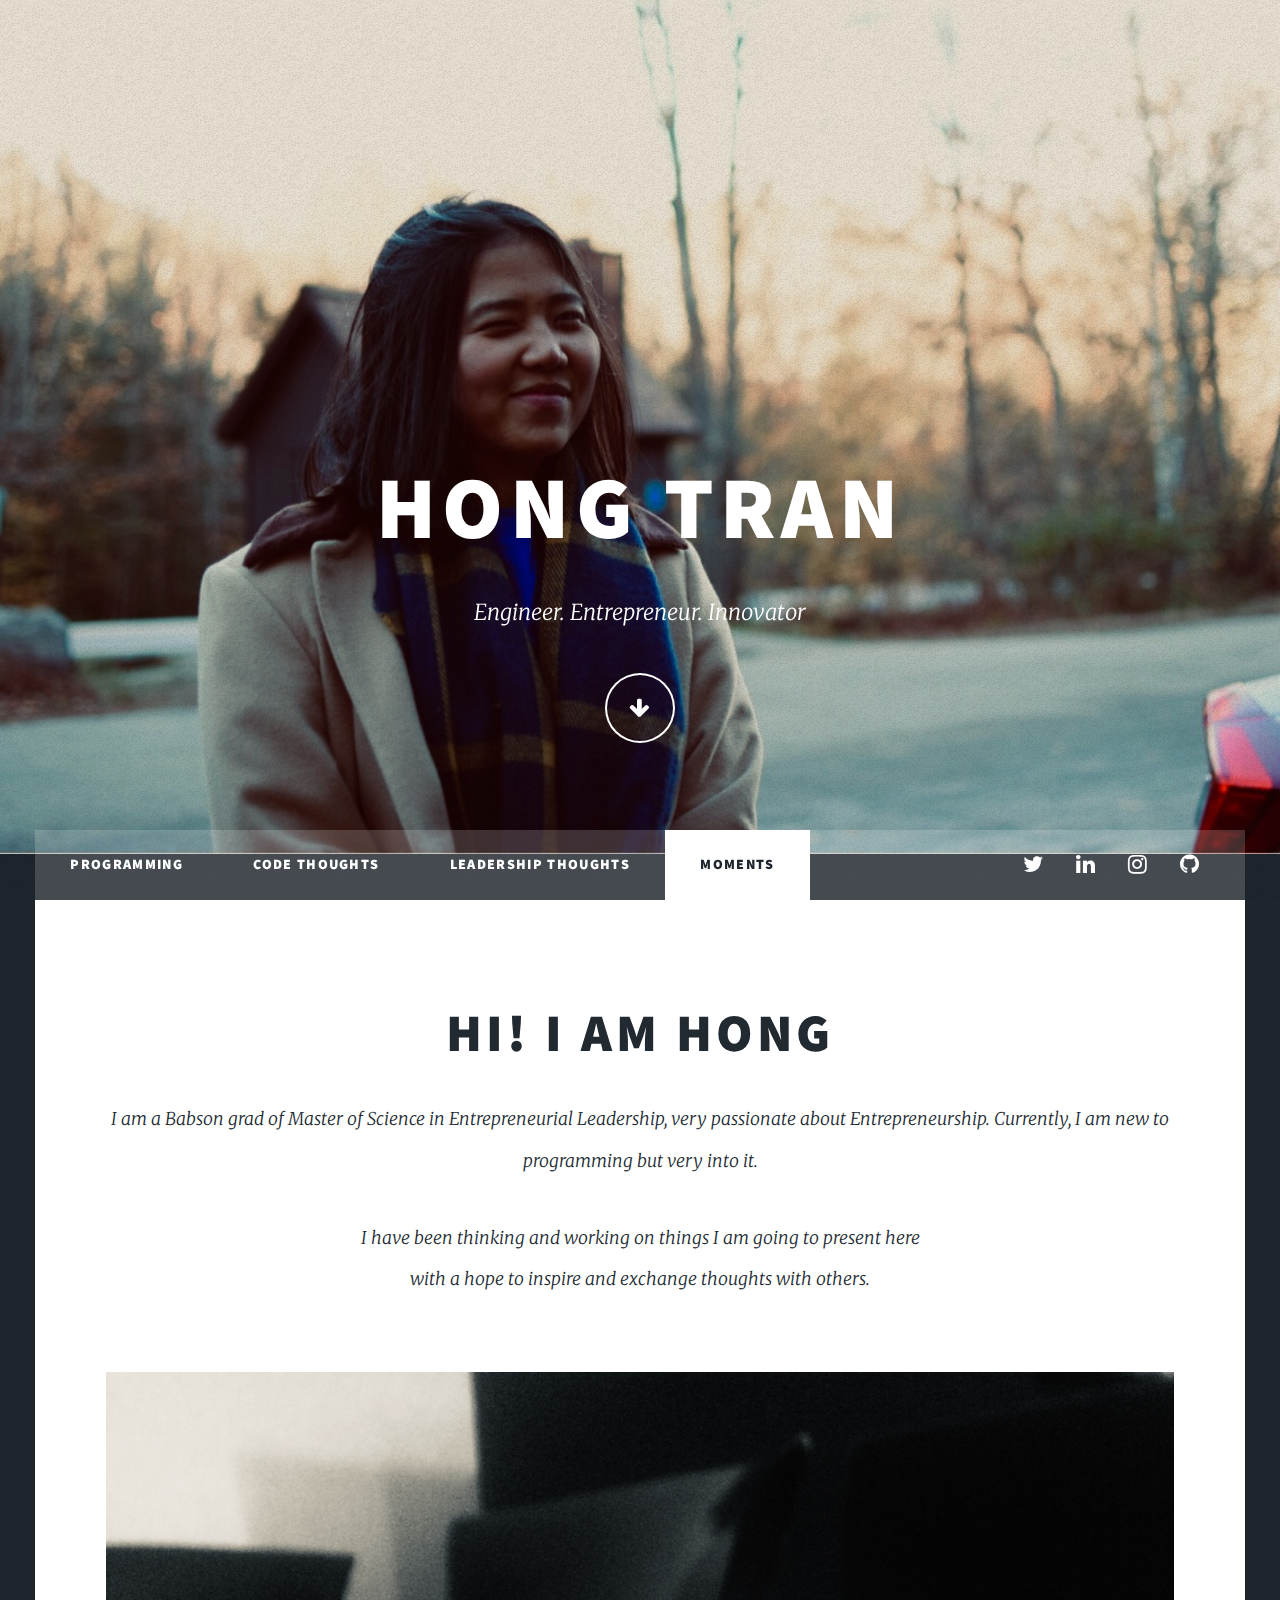
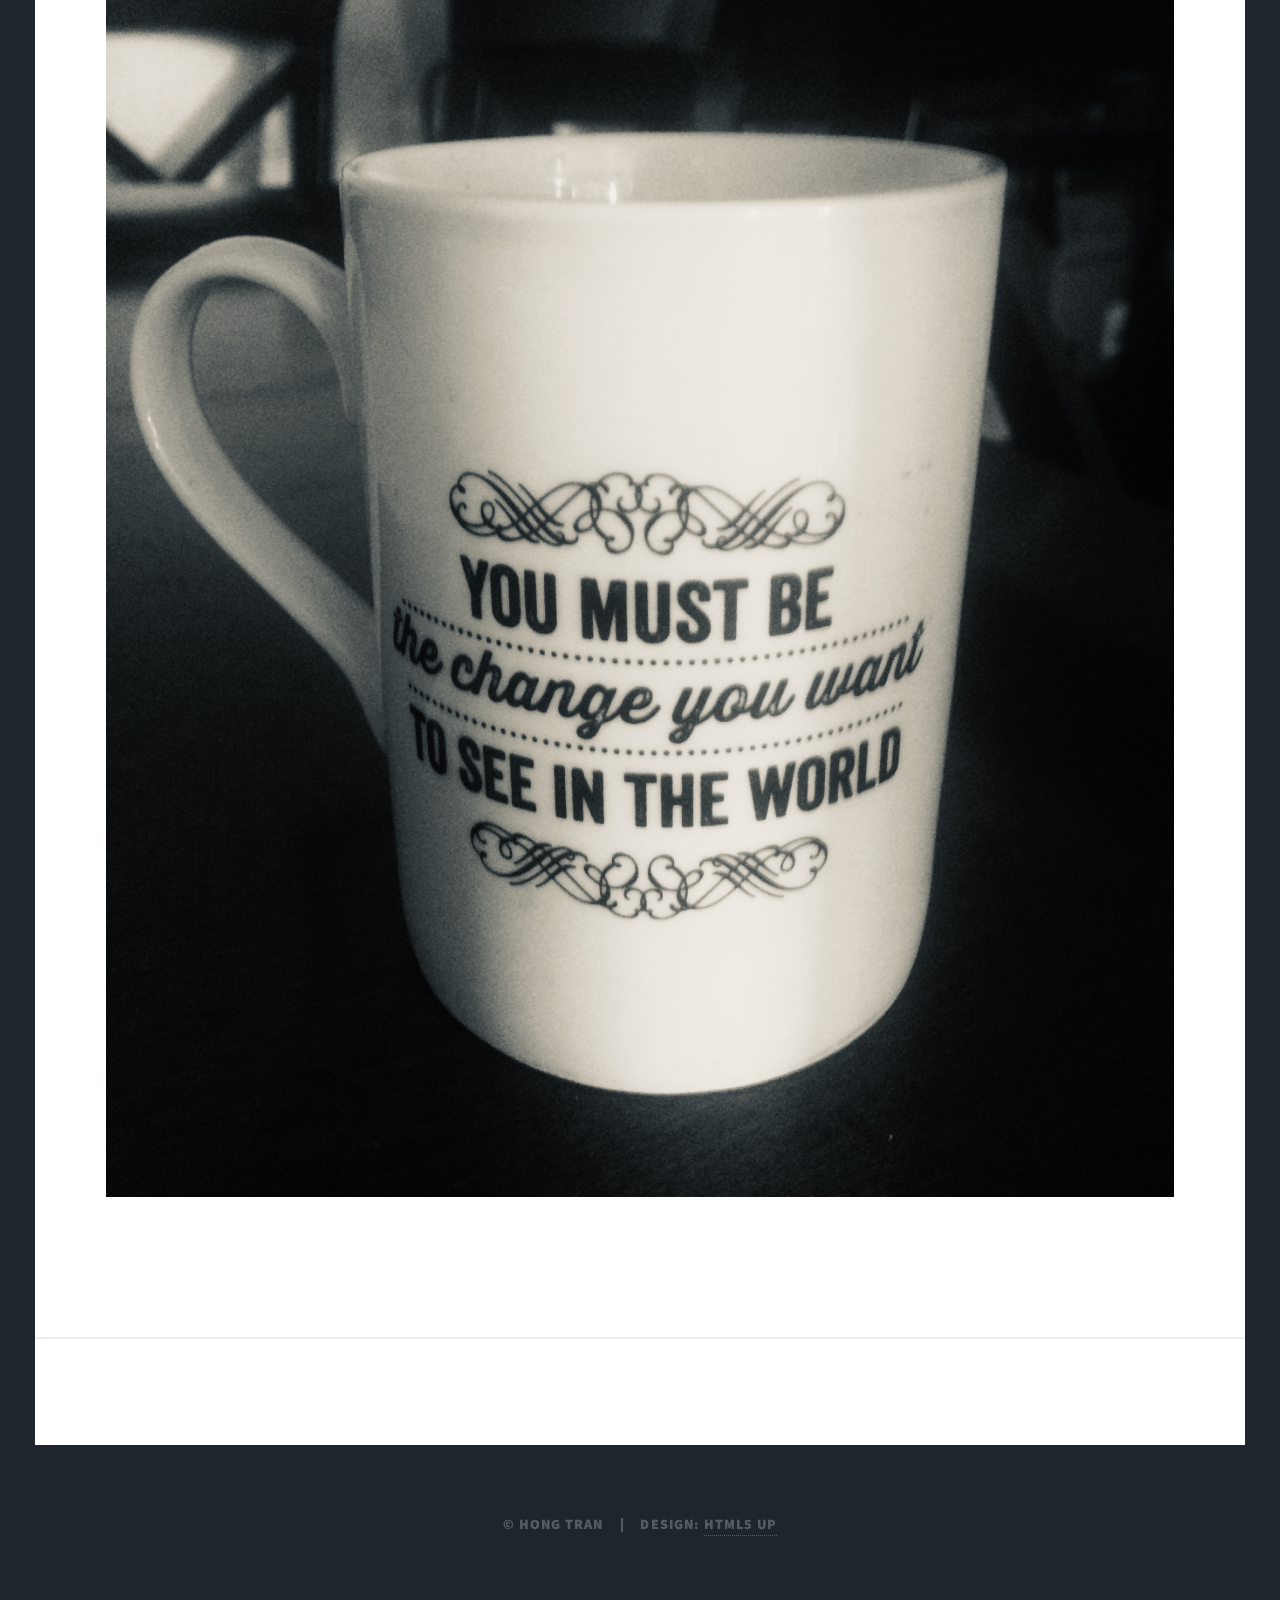
==== index.html @ 0a168e7d "updated introduction" ====
<!DOCTYPE HTML>
<!--
	Massively by HTML5 UP
	html5up.net | @ajlkn
	Free for personal and commercial use under the CCA 3.0 license (html5up.net/license)
-->
<html>
	<head>
		<title>Hong Tran's portfolio</title>
		<meta charset="utf-8" />
		<meta name="viewport" content="width=device-width, initial-scale=1, user-scalable=no" />
		<link rel="stylesheet" href="assets/css/main.css" />
		<noscript><link rel="stylesheet" href="assets/css/noscript.css" /></noscript>
	</head>
	<body class="is-preload">

		<!-- Wrapper -->
			<div id="wrapper" class="fade-in">


				<!-- Intro -->
					<div id="intro">
						<h1>Hong Tran</h1>
						<p> Engineer. Entrepreneur. Innovator <a href="https://html5up.net/license"></a></p>
						<ul class="actions">
							<li><a href="#header" class="button icon solo fa-arrow-down scrolly">Continue</a></li>
						</ul>
					</div>

				<!-- Header -->
					<header id="header">
						<a href="index.html" class="logo">My portfolio</a>
					</header>

				<!-- Nav -->
					<nav id="nav">
						<ul class="links">
							<!-- <li class="active"><a href="index.html">Entrepreneurship</a></li> -->
							<li><a href="Programming.html">Programming</a></li>
							<!-- <li><a href="Strategy.html">Strategy</a></li> -->
							<li><a href="Code.html">Code Thoughts</a></li>
                        	<li><a href="Leadership.html">Leadership Thoughts</a></li>
							<li class="active"><a href="Moments.html">Moments</a></li>
						</ul>
						<ul class="icons">
							<li><a href="https://twitter.com/hongtranjessie" class="icon fa-twitter"><span class="label">Twitter</span></a></li>
							<li><a href="https://www.linkedin.com/in/hong-tran-35970286/" class="icon fa-linkedin"><span class="label">Facebook</span></a></li>
							<li><a href="https://www.instagram.com/hongtrantt/" class="icon fa-instagram"><span class="label">Instagram</span></a></li>
							<li><a href="https://github.com/Jessiehongtran" class="icon fa-github"><span class="label">GitHub</span></a></li>
						</ul>
					</nav>
					

				<!-- Main -->
					<div id="main">

						<!-- Featured Post -->
							<article class="post featured">
								<!-- <header class="major">
									<span class="date">April 25, 2019</span>
									<h2><a href="#">Sizzle<br />
									Because it's hot</a></h2>
									<p>Why compromising with cold food<br />
									while you can still have a 'restaurant' experience through delivery?</p>
								</header>
								<a href="#" class="image main"><img src="images/Leap photo.png" alt="leap picture"></a>
								
								<div class= "text">
									<h3 class= "text title">The pain point</h3>
									<p><b>Many people find delivered foods come not hot</b> and my team want to solve this problem. So, how might we make food hot during delivery?<br/>By conducting researches our team realized the pain point that while many customers expect to get good food after waiting for delivery, the food sometimes come with low quality (just lukewarm or even cold). Then digging deeper into delivery process involving delivery platform, restaurants and drivers, we understood that the reasons that lead to this low-quality problem is long delivery time due to traffic or waiting time. And since traffic or waiting time are unexpected, we have been trying to control another factor which is delivery package to keep food hot while being delivered. </p>
								</div>

								<ul class="actions special">
									<li><a href="https://www.youtube.com/watch?v=-p7cssB57E8" class="button large">Pain point simulation</a></li>
								</ul>

								<div class= "text">
										<h3 class= "text title">Prototyping</h3>
										<p>
											<ul>
												<li><p><b>Choose an aspect for prototype development</b><br/>While there are many ways to develop a package that keeps food hot, I want to develop something simple and convenient for use. Also, by seeing that different restaurants may use different type of package, I have thought about <em>a disposable pack</em> that can be put in any packages rather than a specific package for heat function. The pack may look like a disposable preservative pack usually put in instant food. At the same time, having used hand warmer product before, I got inspired to develop something like this but for food. </p></li>
											</ul>
										</p>
								</div> -->
								<header class="major">
									<!-- <span class="date">April 25, 2019</span> -->
									<h2><a href="#">Hi!
									I am Hong</a></h2>
									<p>I am a Babson grad of Master of Science in Entrepreneurial Leadership, very passionate about Entrepreneurship. Currently, I am new to programming but very into it.</p>
									<p>I have been thinking and working on things I am going to present here </br> with a hope to inspire and exchange thoughts with others.<br />
									</p>
									<!-- <p>I am interested in human behaviors.</p> -->
								</header>
								<a href="#" class="image main"><img src="images/change.jpg" alt="Change"></a>
								
								<!-- <div class= "text">
									<h3 class= "text title">The pain point</h3>
									<p><b>Many people find delivered foods come not hot</b> and my team want to solve this problem. So, how might we make food hot during delivery?<br/>By conducting researches our team realized the pain point that while many customers expect to get good food after waiting for delivery, the food sometimes come with low quality (just lukewarm or even cold). Then digging deeper into delivery process involving delivery platform, restaurants and drivers, we understood that the reasons that lead to this low-quality problem is long delivery time due to traffic or waiting time. And since traffic or waiting time are unexpected, we have been trying to control another factor which is delivery package to keep food hot while being delivered. </p>
								</div> -->

								<!-- <ul class="actions special">
									<li><a href="https://www.youtube.com/watch?v=-p7cssB57E8" class="button large">Pain point simulation</a></li>
								</ul>

								<div class= "text">
										<h3 class= "text title">Prototyping</h3>
										<p>
											<ul>
												<li><p><b>Choose an aspect for prototype development</b><br/>While there are many ways to develop a package that keeps food hot, I want to develop something simple and convenient for use. Also, by seeing that different restaurants may use different type of package, I have thought about <em>a disposable pack</em> that can be put in any packages rather than a specific package for heat function. The pack may look like a disposable preservative pack usually put in instant food. At the same time, having used hand warmer product before, I got inspired to develop something like this but for food. </p></li>
											</ul>
										</p>
								</div> -->
							</article>

						<!-- Posts -->
							<!-- <section class="posts">
								<article>
									<header>
										<span class="date">April 24, 2017</span>
										<h2><a href="#">Sed magna<br />
										ipsum faucibus</a></h2>
									</header>
									<a href="#" class="image fit"><img src="images/pic02.jpg" alt="" /></a>
									<p>Donec eget ex magna. Interdum et malesuada fames ac ante ipsum primis in faucibus. Pellentesque venenatis dolor imperdiet dolor mattis sagittis magna etiam.</p>
									<ul class="actions special">
										<li><a href="#" class="button">Full Story</a></li>
									</ul>
								</article>
								<article>
									<header>
										<span class="date">April 22, 2017</span>
										<h2><a href="#">Primis eget<br />
										imperdiet lorem</a></h2>
									</header>
									<a href="#" class="image fit"><img src="images/pic03.jpg" alt="" /></a>
									<p>Donec eget ex magna. Interdum et malesuada fames ac ante ipsum primis in faucibus. Pellentesque venenatis dolor imperdiet dolor mattis sagittis magna etiam.</p>
									<ul class="actions special">
										<li><a href="#" class="button">Full Story</a></li>
									</ul>
								</article>
								<article>
									<header>
										<span class="date">April 18, 2017</span>
										<h2><a href="#">Ante mattis<br />
										interdum dolor</a></h2>
									</header>
									<a href="#" class="image fit"><img src="images/pic04.jpg" alt="" /></a>
									<p>Donec eget ex magna. Interdum et malesuada fames ac ante ipsum primis in faucibus. Pellentesque venenatis dolor imperdiet dolor mattis sagittis magna etiam.</p>
									<ul class="actions special">
										<li><a href="#" class="button">Full Story</a></li>
									</ul>
								</article>
								<article>
									<header>
										<span class="date">April 14, 2017</span>
										<h2><a href="#">Tempus sed<br />
										nulla imperdiet</a></h2>
									</header>
									<a href="#" class="image fit"><img src="images/pic05.jpg" alt="" /></a>
									<p>Donec eget ex magna. Interdum et malesuada fames ac ante ipsum primis in faucibus. Pellentesque venenatis dolor imperdiet dolor mattis sagittis magna etiam.</p>
									<ul class="actions special">
										<li><a href="#" class="button">Full Story</a></li>
									</ul>
								</article>
								<article>
									<header>
										<span class="date">April 11, 2017</span>
										<h2><a href="#">Odio magna<br />
										sed consectetur</a></h2>
									</header>
									<a href="#" class="image fit"><img src="images/pic06.jpg" alt="" /></a>
									<p>Donec eget ex magna. Interdum et malesuada fames ac ante ipsum primis in faucibus. Pellentesque venenatis dolor imperdiet dolor mattis sagittis magna etiam.</p>
									<ul class="actions special">
										<li><a href="#" class="button">Full Story</a></li>
									</ul>
								</article>
								<article>
									<header>
										<span class="date">April 7, 2017</span>
										<h2><a href="#">Augue lorem<br />
										primis vestibulum</a></h2>
									</header>
									<a href="#" class="image fit"><img src="images/pic07.jpg" alt="" /></a>
									<p>Donec eget ex magna. Interdum et malesuada fames ac ante ipsum primis in faucibus. Pellentesque venenatis dolor imperdiet dolor mattis sagittis magna etiam.</p>
									<ul class="actions special">
										<li><a href="#" class="button">Full Story</a></li>
									</ul>
								</article>
								<article>
									<header>
										<span class="date">Jun 25, 2019</span>
										<h2><a href="#">Augue lorem<br />
										primis vestibulum</a></h2>
									</header>
									<a href="#" class="image fit"><img src="images/pic07.jpg" alt="" /></a>
									<p>Donec eget ex magna. Interdum et malesuada fames ac ante ipsum primis in faucibus. Pellentesque venenatis dolor imperdiet dolor mattis sagittis magna etiam.</p>
									<ul class="actions special">
										<li><a href="#" class="button">Full Story</a></li>
									</ul>
								</article>
				
							</section> -->

						<!-- Footer -->
							<footer>
								<!-- <div class="pagination">
									<a href="#" class="previous">Prev</a>
									<a href="#" class="page active">1</a>
									<a href="#" class="page">2</a>
									<a href="#" class="page">3</a>
									<span class="extra">&hellip;</span>
									<a href="#" class="page">8</a>
									<a href="#" class="page">9</a>
									<a href="#" class="page">10</a>
									<a href="#" class="next">Next</a>
								</div> -->
							</footer> 

					</div>

				<!-- Footer -->
					<!-- <footer id="footer">
						<section>
							<form method="post" action="#">
								<div class="fields">
									<div class="field">
										<label for="name">Name</label>
										<input type="text" name="name" id="name" />
									</div>
									<div class="field">
										<label for="email">Email</label>
										<input type="text" name="email" id="email" />
									</div>
									<div class="field">
										<label for="message">Message</label>
										<textarea name="message" id="message" rows="3"></textarea>
									</div>
								</div>
								<ul class="actions">
									<li><input type="submit" value="Send Message" /></li>
								</ul>
							</form>
						</section>
						<section class="split contact">
							<section class="alt">
								<h3>Address</h3>
								<p>1234 Somewhere Road #87257<br />
								Nashville, TN 00000-0000</p>
							</section>
							<section>
								<h3>Phone</h3>
								<p><a href="#">(000) 000-0000</a></p>
							</section>
							<section>
								<h3>Email</h3>
								<p><a href="#">info@untitled.tld</a></p>
							</section>
							<section>
								<h3>Social</h3>
								<ul class="icons alt">
									<li><a href="#" class="icon alt fa-twitter"><span class="label">Twitter</span></a></li>
									<li><a href="#" class="icon alt fa-facebook"><span class="label">Facebook</span></a></li>
									<li><a href="#" class="icon alt fa-instagram"><span class="label">Instagram</span></a></li>
									<li><a href="#" class="icon alt fa-github"><span class="label">GitHub</span></a></li>
								</ul>
							</section>
						</section>
					</footer> -->

				<!-- Copyright -->
					<div id="copyright">
						<ul><li>&copy; HONG TRAN</li><li>Design: <a href="https://html5up.net">HTML5 UP</a></li></ul>
					</div>

			</div>

		<!-- Scripts -->
			<script src="assets/js/jquery.min.js"></script>
			<script src="assets/js/jquery.scrollex.min.js"></script>
			<script src="assets/js/jquery.scrolly.min.js"></script>
			<script src="assets/js/browser.min.js"></script>
			<script src="assets/js/breakpoints.min.js"></script>
			<script src="assets/js/util.js"></script>
			<script src="assets/js/main.js"></script>

	</body>
</html>
---- assets/css/main.css ----
@import url(font-awesome.min.css);
@import url("https://fonts.googleapis.com/css?family=Merriweather:300,700,300italic,700italic|Source+Sans+Pro:900");

/*
	Massively by HTML5 UP
	html5up.net | @ajlkn
	Free for personal and commercial use under the CCA 3.0 license (html5up.net/license)
*/

html, body, div, span, applet, object,
iframe, h1, h2, h3, h4, h5, h6, p, blockquote,
pre, a, abbr, acronym, address, big, cite,
code, del, dfn, em, img, ins, kbd, q, s, samp,
small, strike, strong, sub, sup, tt, var, b,
u, i, center, dl, dt, dd, ol, ul, li, fieldset,
form, label, legend, table, caption, tbody,
tfoot, thead, tr, th, td, article, aside,
canvas, details, embed, figure, figcaption,
footer, header, hgroup, menu, nav, output, ruby,
section, summary, time, mark, audio, video {
	margin: 0;
	padding: 0;
	border: 0;
	font-size: 100%;
	font: inherit;
	vertical-align: baseline;}

article, aside, details, figcaption, figure,
footer, header, hgroup, menu, nav, section {
	display: block;}

body {
	line-height: 1;
}

ol, ul {
	list-style: none;
}

blockquote, q {
	quotes: none;
}

	blockquote:before, blockquote:after, q:before, q:after {
		content: '';
		content: none;
	}

table {
	border-collapse: collapse;
	border-spacing: 0;
}

body {
	-webkit-text-size-adjust: none;
}

mark {
	background-color: transparent;
	color: inherit;
}

input::-moz-focus-inner {
	border: 0;
	padding: 0;
}

input, select, textarea {
	-moz-appearance: none;
	-webkit-appearance: none;
	-ms-appearance: none;
	appearance: none;
}

/* Basic */

	@-ms-viewport {
		width: device-width;
	}

	body {
		-ms-overflow-style: scrollbar;
	}

	@media screen and (max-width: 480px) {

		html, body {
			min-width: 320px;
		}

	}

	html {
		box-sizing: border-box;
	}

	*, *:before, *:after {
		box-sizing: inherit;
	}

	body {
		background-color: #1e252d;
	}

		body.is-preload *, body.is-preload *:before, body.is-preload *:after {
			-moz-animation: none !important;
			-webkit-animation: none !important;
			-ms-animation: none !important;
			animation: none !important;
			-moz-transition: none !important;
			-webkit-transition: none !important;
			-ms-transition: none !important;
			transition: none !important;
		}

/* Type */

	html {
		font-size: 62.5%;
	}

		@media screen and (max-width: 1680px) {

			html {
				font-size: 1.2rem;
			}

		}

		@media screen and (max-width: 1280px) {

			html {
				font-size: 1.1rem;
			}

		}

		@media screen and (max-width: 360px) {

			html {
				font-size: 1.1rem;
			}

		}

	body {
		color: #212931;
	}

	body, input, select, textarea {
		font-family: "Merriweather", Georgia, serif;
		font-weight: 300;
		font-size: 1rem;
		line-height: 2.375;
	}

	a {
		-moz-transition: color 0.2s ease-in-out, background-color 0.2s ease-in-out, border-color 0.2s ease-in-out, box-shadow 0.2s ease-in-out;
		-webkit-transition: color 0.2s ease-in-out, background-color 0.2s ease-in-out, border-color 0.2s ease-in-out, box-shadow 0.2s ease-in-out;
		-ms-transition: color 0.2s ease-in-out, background-color 0.2s ease-in-out, border-color 0.2s ease-in-out, box-shadow 0.2s ease-in-out;
		transition: color 0.2s ease-in-out, background-color 0.2s ease-in-out, border-color 0.2s ease-in-out, box-shadow 0.2s ease-in-out;
		border-bottom: dotted 1px;
		text-decoration: none;
	}

		a:hover {
			border-bottom-color: transparent;
		}

	strong, b {
		font-weight: 600;
	}

	em, i {
		font-style: italic;
	}

	p {
		text-align: justify;
		margin: 0 0 2rem 0;
	}

	h1, h2, h3, h4, h5, h6 {
		font-family: "Source Sans Pro", Helvetica, sans-serif;
		font-weight: 900;
		line-height: 1.5;
		letter-spacing: 0.075em;
		text-transform: uppercase;
		margin: 0 0 1rem 0;
	}

		h1 a, h2 a, h3 a, h4 a, h5 a, h6 a {
			border-bottom: 0;
			color: inherit;
			text-decoration: none;
		}

	h1 {
		font-size: 4rem;
		line-height: 1.1;
		margin: 0 0 2rem 0;
	}

	h2 {
		font-size: 1.75rem;
		line-height: 1.3;
		margin: 0 0 1.5rem 0;
	}

	h3 {
		font-size: 1.25rem;
		margin: 0 0 1.5rem 0;
	}

	h4 {
		font-size: 1rem;
	}

	h5 {
		font-size: 0.9rem;
	}

	h6 {
		font-size: 0.8rem;
	}

	sub {
		font-size: 0.8rem;
		position: relative;
		top: 0.5rem;
	}

	sup {
		font-size: 0.8rem;
		position: relative;
		top: -0.5rem;
	}

	blockquote {
		border-left: solid 4px;
		font-style: italic;
		margin: 0 0 2rem 0;
		padding: 0.5rem 0 0.5rem 2rem;
	}

	code {
		border: solid 2px;
		font-family: "Courier New", monospace;
		font-size: 0.9rem;
		margin: 0 0.25rem;
		padding: 0.25rem 0.65rem;
	}

	pre {
		-webkit-overflow-scrolling: touch;
		font-family: "Courier New", monospace;
		font-size: 0.9rem;
		margin: 0 0 2rem 0;
	}

		pre code {
			display: block;
			line-height: 1.75;
			padding: 1rem 1.5rem;
			overflow-x: auto;
		}

	hr {
		border: 0;
		border-bottom: solid 2px;
		margin: 3rem 0;
	}

		hr.major {
			margin: 5rem 0;
		}

	.align-left {
		text-align: left;
	}

	.align-center {
		text-align: center;
	}

	.align-right {
		text-align: right;
	}

	input, select, textarea {
		color: #212931;
	}

	a {
		color: #212931;
		border-bottom-color: rgba(33, 41, 49, 0.5);
	}

		a:hover {
			border-bottom-color: transparent;
			color: #18bfef !important;
		}

	strong, b {
		color: #212931;
	}

	h1, h2, h3, h4, h5, h6 {
		color: #212931;
	}

	blockquote {
		border-left-color: #eeeeee;
	}

	code {
		background: rgba(220, 220, 220, 0.25);
		border-color: #eeeeee;
	}

	hr {
		border-bottom-color: #eeeeee;
	}

/* Row */

	.row {
		display: flex;
		flex-wrap: wrap;
		box-sizing: border-box;
		align-items: stretch;
	}

		.row > * {
			box-sizing: border-box;
		}

		.row.gtr-uniform > * > :last-child {
			margin-bottom: 0;
		}

		.row.aln-left {
			justify-content: flex-start;
		}

		.row.aln-center {
			justify-content: center;
		}

		.row.aln-right {
			justify-content: flex-end;
		}

		.row.aln-top {
			align-items: flex-start;
		}

		.row.aln-middle {
			align-items: center;
		}

		.row.aln-bottom {
			align-items: flex-end;
		}

		.row > .imp {
			order: -1;
		}

		.row > .col-1 {
			width: 8.3333333333%;
		}

		.row > .off-1 {
			margin-left: 8.3333333333%;
		}

		.row > .col-2 {
			width: 16.6666666667%;
		}

		.row > .off-2 {
			margin-left: 16.6666666667%;
		}

		.row > .col-3 {
			width: 25%;
		}

		.row > .off-3 {
			margin-left: 25%;
		}

		.row > .col-4 {
			width: 33.3333333333%;
		}

		.row > .off-4 {
			margin-left: 33.3333333333%;
		}

		.row > .col-5 {
			width: 41.6666666667%;
		}

		.row > .off-5 {
			margin-left: 41.6666666667%;
		}

		.row > .col-6 {
			width: 50%;
		}

		.row > .off-6 {
			margin-left: 50%;
		}

		.row > .col-7 {
			width: 58.3333333333%;
		}

		.row > .off-7 {
			margin-left: 58.3333333333%;
		}

		.row > .col-8 {
			width: 66.6666666667%;
		}

		.row > .off-8 {
			margin-left: 66.6666666667%;
		}

		.row > .col-9 {
			width: 75%;
		}

		.row > .off-9 {
			margin-left: 75%;
		}

		.row > .col-10 {
			width: 83.3333333333%;
		}

		.row > .off-10 {
			margin-left: 83.3333333333%;
		}

		.row > .col-11 {
			width: 91.6666666667%;
		}

		.row > .off-11 {
			margin-left: 91.6666666667%;
		}

		.row > .col-12 {
			width: 100%;
		}

		.row > .off-12 {
			margin-left: 100%;
		}

		.row.gtr-0 {
			margin-top: 0;
			margin-left: 0rem;
		}

			.row.gtr-0 > * {
				padding: 0 0 0 0rem;
			}

			.row.gtr-0.gtr-uniform {
				margin-top: 0rem;
			}

				.row.gtr-0.gtr-uniform > * {
					padding-top: 0rem;
				}

		.row.gtr-25 {
			margin-top: 0;
			margin-left: -0.375rem;
		}

			.row.gtr-25 > * {
				padding: 0 0 0 0.375rem;
			}

			.row.gtr-25.gtr-uniform {
				margin-top: -0.375rem;
			}

				.row.gtr-25.gtr-uniform > * {
					padding-top: 0.375rem;
				}

		.row.gtr-50 {
			margin-top: 0;
			margin-left: -0.75rem;
		}

			.row.gtr-50 > * {
				padding: 0 0 0 0.75rem;
			}

			.row.gtr-50.gtr-uniform {
				margin-top: -0.75rem;
			}

				.row.gtr-50.gtr-uniform > * {
					padding-top: 0.75rem;
				}

		.row {
			margin-top: 0;
			margin-left: -1.5rem;
		}

			.row > * {
				padding: 0 0 0 1.5rem;
			}

			.row.gtr-uniform {
				margin-top: -1.5rem;
			}

				.row.gtr-uniform > * {
					padding-top: 1.5rem;
				}

		.row.gtr-150 {
			margin-top: 0;
			margin-left: -2.25rem;
		}

			.row.gtr-150 > * {
				padding: 0 0 0 2.25rem;
			}

			.row.gtr-150.gtr-uniform {
				margin-top: -2.25rem;
			}

				.row.gtr-150.gtr-uniform > * {
					padding-top: 2.25rem;
				}

		.row.gtr-200 {
			margin-top: 0;
			margin-left: -3rem;
		}

			.row.gtr-200 > * {
				padding: 0 0 0 3rem;
			}

			.row.gtr-200.gtr-uniform {
				margin-top: -3rem;
			}

				.row.gtr-200.gtr-uniform > * {
					padding-top: 3rem;
				}

		@media screen and (max-width: 1680px) {

			.row {
				display: flex;
				flex-wrap: wrap;
				box-sizing: border-box;
				align-items: stretch;
			}

				.row > * {
					box-sizing: border-box;
				}

				.row.gtr-uniform > * > :last-child {
					margin-bottom: 0;
				}

				.row.aln-left {
					justify-content: flex-start;
				}

				.row.aln-center {
					justify-content: center;
				}

				.row.aln-right {
					justify-content: flex-end;
				}

				.row.aln-top {
					align-items: flex-start;
				}

				.row.aln-middle {
					align-items: center;
				}

				.row.aln-bottom {
					align-items: flex-end;
				}

				.row > .imp-xlarge {
					order: -1;
				}

				.row > .col-1-xlarge {
					width: 8.3333333333%;
				}

				.row > .off-1-xlarge {
					margin-left: 8.3333333333%;
				}

				.row > .col-2-xlarge {
					width: 16.6666666667%;
				}

				.row > .off-2-xlarge {
					margin-left: 16.6666666667%;
				}

				.row > .col-3-xlarge {
					width: 25%;
				}

				.row > .off-3-xlarge {
					margin-left: 25%;
				}

				.row > .col-4-xlarge {
					width: 33.3333333333%;
				}

				.row > .off-4-xlarge {
					margin-left: 33.3333333333%;
				}

				.row > .col-5-xlarge {
					width: 41.6666666667%;
				}

				.row > .off-5-xlarge {
					margin-left: 41.6666666667%;
				}

				.row > .col-6-xlarge {
					width: 50%;
				}

				.row > .off-6-xlarge {
					margin-left: 50%;
				}

				.row > .col-7-xlarge {
					width: 58.3333333333%;
				}

				.row > .off-7-xlarge {
					margin-left: 58.3333333333%;
				}

				.row > .col-8-xlarge {
					width: 66.6666666667%;
				}

				.row > .off-8-xlarge {
					margin-left: 66.6666666667%;
				}

				.row > .col-9-xlarge {
					width: 75%;
				}

				.row > .off-9-xlarge {
					margin-left: 75%;
				}

				.row > .col-10-xlarge {
					width: 83.3333333333%;
				}

				.row > .off-10-xlarge {
					margin-left: 83.3333333333%;
				}

				.row > .col-11-xlarge {
					width: 91.6666666667%;
				}

				.row > .off-11-xlarge {
					margin-left: 91.6666666667%;
				}

				.row > .col-12-xlarge {
					width: 100%;
				}

				.row > .off-12-xlarge {
					margin-left: 100%;
				}

				.row.gtr-0 {
					margin-top: 0;
					margin-left: 0rem;
				}

					.row.gtr-0 > * {
						padding: 0 0 0 0rem;
					}

					.row.gtr-0.gtr-uniform {
						margin-top: 0rem;
					}

						.row.gtr-0.gtr-uniform > * {
							padding-top: 0rem;
						}

				.row.gtr-25 {
					margin-top: 0;
					margin-left: -0.375rem;
				}

					.row.gtr-25 > * {
						padding: 0 0 0 0.375rem;
					}

					.row.gtr-25.gtr-uniform {
						margin-top: -0.375rem;
					}

						.row.gtr-25.gtr-uniform > * {
							padding-top: 0.375rem;
						}

				.row.gtr-50 {
					margin-top: 0;
					margin-left: -0.75rem;
				}

					.row.gtr-50 > * {
						padding: 0 0 0 0.75rem;
					}

					.row.gtr-50.gtr-uniform {
						margin-top: -0.75rem;
					}

						.row.gtr-50.gtr-uniform > * {
							padding-top: 0.75rem;
						}

				.row {
					margin-top: 0;
					margin-left: -1.5rem;
				}

					.row > * {
						padding: 0 0 0 1.5rem;
					}

					.row.gtr-uniform {
						margin-top: -1.5rem;
					}

						.row.gtr-uniform > * {
							padding-top: 1.5rem;
						}

				.row.gtr-150 {
					margin-top: 0;
					margin-left: -2.25rem;
				}

					.row.gtr-150 > * {
						padding: 0 0 0 2.25rem;
					}

					.row.gtr-150.gtr-uniform {
						margin-top: -2.25rem;
					}

						.row.gtr-150.gtr-uniform > * {
							padding-top: 2.25rem;
						}

				.row.gtr-200 {
					margin-top: 0;
					margin-left: -3rem;
				}

					.row.gtr-200 > * {
						padding: 0 0 0 3rem;
					}

					.row.gtr-200.gtr-uniform {
						margin-top: -3rem;
					}

						.row.gtr-200.gtr-uniform > * {
							padding-top: 3rem;
						}

		}

		@media screen and (max-width: 1280px) {

			.row {
				display: flex;
				flex-wrap: wrap;
				box-sizing: border-box;
				align-items: stretch;
			}

				.row > * {
					box-sizing: border-box;
				}

				.row.gtr-uniform > * > :last-child {
					margin-bottom: 0;
				}

				.row.aln-left {
					justify-content: flex-start;
				}

				.row.aln-center {
					justify-content: center;
				}

				.row.aln-right {
					justify-content: flex-end;
				}

				.row.aln-top {
					align-items: flex-start;
				}

				.row.aln-middle {
					align-items: center;
				}

				.row.aln-bottom {
					align-items: flex-end;
				}

				.row > .imp-large {
					order: -1;
				}

				.row > .col-1-large {
					width: 8.3333333333%;
				}

				.row > .off-1-large {
					margin-left: 8.3333333333%;
				}

				.row > .col-2-large {
					width: 16.6666666667%;
				}

				.row > .off-2-large {
					margin-left: 16.6666666667%;
				}

				.row > .col-3-large {
					width: 25%;
				}

				.row > .off-3-large {
					margin-left: 25%;
				}

				.row > .col-4-large {
					width: 33.3333333333%;
				}

				.row > .off-4-large {
					margin-left: 33.3333333333%;
				}

				.row > .col-5-large {
					width: 41.6666666667%;
				}

				.row > .off-5-large {
					margin-left: 41.6666666667%;
				}

				.row > .col-6-large {
					width: 50%;
				}

				.row > .off-6-large {
					margin-left: 50%;
				}

				.row > .col-7-large {
					width: 58.3333333333%;
				}

				.row > .off-7-large {
					margin-left: 58.3333333333%;
				}

				.row > .col-8-large {
					width: 66.6666666667%;
				}

				.row > .off-8-large {
					margin-left: 66.6666666667%;
				}

				.row > .col-9-large {
					width: 75%;
				}

				.row > .off-9-large {
					margin-left: 75%;
				}

				.row > .col-10-large {
					width: 83.3333333333%;
				}

				.row > .off-10-large {
					margin-left: 83.3333333333%;
				}

				.row > .col-11-large {
					width: 91.6666666667%;
				}

				.row > .off-11-large {
					margin-left: 91.6666666667%;
				}

				.row > .col-12-large {
					width: 100%;
				}

				.row > .off-12-large {
					margin-left: 100%;
				}

				.row.gtr-0 {
					margin-top: 0;
					margin-left: 0rem;
				}

					.row.gtr-0 > * {
						padding: 0 0 0 0rem;
					}

					.row.gtr-0.gtr-uniform {
						margin-top: 0rem;
					}

						.row.gtr-0.gtr-uniform > * {
							padding-top: 0rem;
						}

				.row.gtr-25 {
					margin-top: 0;
					margin-left: -0.375rem;
				}

					.row.gtr-25 > * {
						padding: 0 0 0 0.375rem;
					}

					.row.gtr-25.gtr-uniform {
						margin-top: -0.375rem;
					}

						.row.gtr-25.gtr-uniform > * {
							padding-top: 0.375rem;
						}

				.row.gtr-50 {
					margin-top: 0;
					margin-left: -0.75rem;
				}

					.row.gtr-50 > * {
						padding: 0 0 0 0.75rem;
					}

					.row.gtr-50.gtr-uniform {
						margin-top: -0.75rem;
					}

						.row.gtr-50.gtr-uniform > * {
							padding-top: 0.75rem;
						}

				.row {
					margin-top: 0;
					margin-left: -1.5rem;
				}

					.row > * {
						padding: 0 0 0 1.5rem;
					}

					.row.gtr-uniform {
						margin-top: -1.5rem;
					}

						.row.gtr-uniform > * {
							padding-top: 1.5rem;
						}

				.row.gtr-150 {
					margin-top: 0;
					margin-left: -2.25rem;
				}

					.row.gtr-150 > * {
						padding: 0 0 0 2.25rem;
					}

					.row.gtr-150.gtr-uniform {
						margin-top: -2.25rem;
					}

						.row.gtr-150.gtr-uniform > * {
							padding-top: 2.25rem;
						}

				.row.gtr-200 {
					margin-top: 0;
					margin-left: -3rem;
				}

					.row.gtr-200 > * {
						padding: 0 0 0 3rem;
					}

					.row.gtr-200.gtr-uniform {
						margin-top: -3rem;
					}

						.row.gtr-200.gtr-uniform > * {
							padding-top: 3rem;
						}

		}

		@media screen and (max-width: 980px) {

			.row {
				display: flex;
				flex-wrap: wrap;
				box-sizing: border-box;
				align-items: stretch;
			}

				.row > * {
					box-sizing: border-box;
				}

				.row.gtr-uniform > * > :last-child {
					margin-bottom: 0;
				}

				.row.aln-left {
					justify-content: flex-start;
				}

				.row.aln-center {
					justify-content: center;
				}

				.row.aln-right {
					justify-content: flex-end;
				}

				.row.aln-top {
					align-items: flex-start;
				}

				.row.aln-middle {
					align-items: center;
				}

				.row.aln-bottom {
					align-items: flex-end;
				}

				.row > .imp-medium {
					order: -1;
				}

				.row > .col-1-medium {
					width: 8.3333333333%;
				}

				.row > .off-1-medium {
					margin-left: 8.3333333333%;
				}

				.row > .col-2-medium {
					width: 16.6666666667%;
				}

				.row > .off-2-medium {
					margin-left: 16.6666666667%;
				}

				.row > .col-3-medium {
					width: 25%;
				}

				.row > .off-3-medium {
					margin-left: 25%;
				}

				.row > .col-4-medium {
					width: 33.3333333333%;
				}

				.row > .off-4-medium {
					margin-left: 33.3333333333%;
				}

				.row > .col-5-medium {
					width: 41.6666666667%;
				}

				.row > .off-5-medium {
					margin-left: 41.6666666667%;
				}

				.row > .col-6-medium {
					width: 50%;
				}

				.row > .off-6-medium {
					margin-left: 50%;
				}

				.row > .col-7-medium {
					width: 58.3333333333%;
				}

				.row > .off-7-medium {
					margin-left: 58.3333333333%;
				}

				.row > .col-8-medium {
					width: 66.6666666667%;
				}

				.row > .off-8-medium {
					margin-left: 66.6666666667%;
				}

				.row > .col-9-medium {
					width: 75%;
				}

				.row > .off-9-medium {
					margin-left: 75%;
				}

				.row > .col-10-medium {
					width: 83.3333333333%;
				}

				.row > .off-10-medium {
					margin-left: 83.3333333333%;
				}

				.row > .col-11-medium {
					width: 91.6666666667%;
				}

				.row > .off-11-medium {
					margin-left: 91.6666666667%;
				}

				.row > .col-12-medium {
					width: 100%;
				}

				.row > .off-12-medium {
					margin-left: 100%;
				}

				.row.gtr-0 {
					margin-top: 0;
					margin-left: 0rem;
				}

					.row.gtr-0 > * {
						padding: 0 0 0 0rem;
					}

					.row.gtr-0.gtr-uniform {
						margin-top: 0rem;
					}

						.row.gtr-0.gtr-uniform > * {
							padding-top: 0rem;
						}

				.row.gtr-25 {
					margin-top: 0;
					margin-left: -0.375rem;
				}

					.row.gtr-25 > * {
						padding: 0 0 0 0.375rem;
					}

					.row.gtr-25.gtr-uniform {
						margin-top: -0.375rem;
					}

						.row.gtr-25.gtr-uniform > * {
							padding-top: 0.375rem;
						}

				.row.gtr-50 {
					margin-top: 0;
					margin-left: -0.75rem;
				}

					.row.gtr-50 > * {
						padding: 0 0 0 0.75rem;
					}

					.row.gtr-50.gtr-uniform {
						margin-top: -0.75rem;
					}

						.row.gtr-50.gtr-uniform > * {
							padding-top: 0.75rem;
						}

				.row {
					margin-top: 0;
					margin-left: -1.5rem;
				}

					.row > * {
						padding: 0 0 0 1.5rem;
					}

					.row.gtr-uniform {
						margin-top: -1.5rem;
					}

						.row.gtr-uniform > * {
							padding-top: 1.5rem;
						}

				.row.gtr-150 {
					margin-top: 0;
					margin-left: -2.25rem;
				}

					.row.gtr-150 > * {
						padding: 0 0 0 2.25rem;
					}

					.row.gtr-150.gtr-uniform {
						margin-top: -2.25rem;
					}

						.row.gtr-150.gtr-uniform > * {
							padding-top: 2.25rem;
						}

				.row.gtr-200 {
					margin-top: 0;
					margin-left: -3rem;
				}

					.row.gtr-200 > * {
						padding: 0 0 0 3rem;
					}

					.row.gtr-200.gtr-uniform {
						margin-top: -3rem;
					}

						.row.gtr-200.gtr-uniform > * {
							padding-top: 3rem;
						}

		}

		@media screen and (max-width: 736px) {

			.row {
				display: flex;
				flex-wrap: wrap;
				box-sizing: border-box;
				align-items: stretch;
			}

				.row > * {
					box-sizing: border-box;
				}

				.row.gtr-uniform > * > :last-child {
					margin-bottom: 0;
				}

				.row.aln-left {
					justify-content: flex-start;
				}

				.row.aln-center {
					justify-content: center;
				}

				.row.aln-right {
					justify-content: flex-end;
				}

				.row.aln-top {
					align-items: flex-start;
				}

				.row.aln-middle {
					align-items: center;
				}

				.row.aln-bottom {
					align-items: flex-end;
				}

				.row > .imp-small {
					order: -1;
				}

				.row > .col-1-small {
					width: 8.3333333333%;
				}

				.row > .off-1-small {
					margin-left: 8.3333333333%;
				}

				.row > .col-2-small {
					width: 16.6666666667%;
				}

				.row > .off-2-small {
					margin-left: 16.6666666667%;
				}

				.row > .col-3-small {
					width: 25%;
				}

				.row > .off-3-small {
					margin-left: 25%;
				}

				.row > .col-4-small {
					width: 33.3333333333%;
				}

				.row > .off-4-small {
					margin-left: 33.3333333333%;
				}

				.row > .col-5-small {
					width: 41.6666666667%;
				}

				.row > .off-5-small {
					margin-left: 41.6666666667%;
				}

				.row > .col-6-small {
					width: 50%;
				}

				.row > .off-6-small {
					margin-left: 50%;
				}

				.row > .col-7-small {
					width: 58.3333333333%;
				}

				.row > .off-7-small {
					margin-left: 58.3333333333%;
				}

				.row > .col-8-small {
					width: 66.6666666667%;
				}

				.row > .off-8-small {
					margin-left: 66.6666666667%;
				}

				.row > .col-9-small {
					width: 75%;
				}

				.row > .off-9-small {
					margin-left: 75%;
				}

				.row > .col-10-small {
					width: 83.3333333333%;
				}

				.row > .off-10-small {
					margin-left: 83.3333333333%;
				}

				.row > .col-11-small {
					width: 91.6666666667%;
				}

				.row > .off-11-small {
					margin-left: 91.6666666667%;
				}

				.row > .col-12-small {
					width: 100%;
				}

				.row > .off-12-small {
					margin-left: 100%;
				}

				.row.gtr-0 {
					margin-top: 0;
					margin-left: 0rem;
				}

					.row.gtr-0 > * {
						padding: 0 0 0 0rem;
					}

					.row.gtr-0.gtr-uniform {
						margin-top: 0rem;
					}

						.row.gtr-0.gtr-uniform > * {
							padding-top: 0rem;
						}

				.row.gtr-25 {
					margin-top: 0;
					margin-left: -0.375rem;
				}

					.row.gtr-25 > * {
						padding: 0 0 0 0.375rem;
					}

					.row.gtr-25.gtr-uniform {
						margin-top: -0.375rem;
					}

						.row.gtr-25.gtr-uniform > * {
							padding-top: 0.375rem;
						}

				.row.gtr-50 {
					margin-top: 0;
					margin-left: -0.75rem;
				}

					.row.gtr-50 > * {
						padding: 0 0 0 0.75rem;
					}

					.row.gtr-50.gtr-uniform {
						margin-top: -0.75rem;
					}

						.row.gtr-50.gtr-uniform > * {
							padding-top: 0.75rem;
						}

				.row {
					margin-top: 0;
					margin-left: -1.5rem;
				}

					.row > * {
						padding: 0 0 0 1.5rem;
					}

					.row.gtr-uniform {
						margin-top: -1.5rem;
					}

						.row.gtr-uniform > * {
							padding-top: 1.5rem;
						}

				.row.gtr-150 {
					margin-top: 0;
					margin-left: -2.25rem;
				}

					.row.gtr-150 > * {
						padding: 0 0 0 2.25rem;
					}

					.row.gtr-150.gtr-uniform {
						margin-top: -2.25rem;
					}

						.row.gtr-150.gtr-uniform > * {
							padding-top: 2.25rem;
						}

				.row.gtr-200 {
					margin-top: 0;
					margin-left: -3rem;
				}

					.row.gtr-200 > * {
						padding: 0 0 0 3rem;
					}

					.row.gtr-200.gtr-uniform {
						margin-top: -3rem;
					}

						.row.gtr-200.gtr-uniform > * {
							padding-top: 3rem;
						}

		}

		@media screen and (max-width: 480px) {

			.row {
				display: flex;
				flex-wrap: wrap;
				box-sizing: border-box;
				align-items: stretch;
			}

				.row > * {
					box-sizing: border-box;
				}

				.row.gtr-uniform > * > :last-child {
					margin-bottom: 0;
				}

				.row.aln-left {
					justify-content: flex-start;
				}

				.row.aln-center {
					justify-content: center;
				}

				.row.aln-right {
					justify-content: flex-end;
				}

				.row.aln-top {
					align-items: flex-start;
				}

				.row.aln-middle {
					align-items: center;
				}

				.row.aln-bottom {
					align-items: flex-end;
				}

				.row > .imp-xsmall {
					order: -1;
				}

				.row > .col-1-xsmall {
					width: 8.3333333333%;
				}

				.row > .off-1-xsmall {
					margin-left: 8.3333333333%;
				}

				.row > .col-2-xsmall {
					width: 16.6666666667%;
				}

				.row > .off-2-xsmall {
					margin-left: 16.6666666667%;
				}

				.row > .col-3-xsmall {
					width: 25%;
				}

				.row > .off-3-xsmall {
					margin-left: 25%;
				}

				.row > .col-4-xsmall {
					width: 33.3333333333%;
				}

				.row > .off-4-xsmall {
					margin-left: 33.3333333333%;
				}

				.row > .col-5-xsmall {
					width: 41.6666666667%;
				}

				.row > .off-5-xsmall {
					margin-left: 41.6666666667%;
				}

				.row > .col-6-xsmall {
					width: 50%;
				}

				.row > .off-6-xsmall {
					margin-left: 50%;
				}

				.row > .col-7-xsmall {
					width: 58.3333333333%;
				}

				.row > .off-7-xsmall {
					margin-left: 58.3333333333%;
				}

				.row > .col-8-xsmall {
					width: 66.6666666667%;
				}

				.row > .off-8-xsmall {
					margin-left: 66.6666666667%;
				}

				.row > .col-9-xsmall {
					width: 75%;
				}

				.row > .off-9-xsmall {
					margin-left: 75%;
				}

				.row > .col-10-xsmall {
					width: 83.3333333333%;
				}

				.row > .off-10-xsmall {
					margin-left: 83.3333333333%;
				}

				.row > .col-11-xsmall {
					width: 91.6666666667%;
				}

				.row > .off-11-xsmall {
					margin-left: 91.6666666667%;
				}

				.row > .col-12-xsmall {
					width: 100%;
				}

				.row > .off-12-xsmall {
					margin-left: 100%;
				}

				.row.gtr-0 {
					margin-top: 0;
					margin-left: 0rem;
				}

					.row.gtr-0 > * {
						padding: 0 0 0 0rem;
					}

					.row.gtr-0.gtr-uniform {
						margin-top: 0rem;
					}

						.row.gtr-0.gtr-uniform > * {
							padding-top: 0rem;
						}

				.row.gtr-25 {
					margin-top: 0;
					margin-left: -0.375rem;
				}

					.row.gtr-25 > * {
						padding: 0 0 0 0.375rem;
					}

					.row.gtr-25.gtr-uniform {
						margin-top: -0.375rem;
					}

						.row.gtr-25.gtr-uniform > * {
							padding-top: 0.375rem;
						}

				.row.gtr-50 {
					margin-top: 0;
					margin-left: -0.75rem;
				}

					.row.gtr-50 > * {
						padding: 0 0 0 0.75rem;
					}

					.row.gtr-50.gtr-uniform {
						margin-top: -0.75rem;
					}

						.row.gtr-50.gtr-uniform > * {
							padding-top: 0.75rem;
						}

				.row {
					margin-top: 0;
					margin-left: -1.5rem;
				}

					.row > * {
						padding: 0 0 0 1.5rem;
					}

					.row.gtr-uniform {
						margin-top: -1.5rem;
					}

						.row.gtr-uniform > * {
							padding-top: 1.5rem;
						}

				.row.gtr-150 {
					margin-top: 0;
					margin-left: -2.25rem;
				}

					.row.gtr-150 > * {
						padding: 0 0 0 2.25rem;
					}

					.row.gtr-150.gtr-uniform {
						margin-top: -2.25rem;
					}

						.row.gtr-150.gtr-uniform > * {
							padding-top: 2.25rem;
						}

				.row.gtr-200 {
					margin-top: 0;
					margin-left: -3rem;
				}

					.row.gtr-200 > * {
						padding: 0 0 0 3rem;
					}

					.row.gtr-200.gtr-uniform {
						margin-top: -3rem;
					}

						.row.gtr-200.gtr-uniform > * {
							padding-top: 3rem;
						}

		}

		@media screen and (max-width: 360px) {

			.row {
				display: flex;
				flex-wrap: wrap;
				box-sizing: border-box;
				align-items: stretch;
			}

				.row > * {
					box-sizing: border-box;
				}

				.row.gtr-uniform > * > :last-child {
					margin-bottom: 0;
				}

				.row.aln-left {
					justify-content: flex-start;
				}

				.row.aln-center {
					justify-content: center;
				}

				.row.aln-right {
					justify-content: flex-end;
				}

				.row.aln-top {
					align-items: flex-start;
				}

				.row.aln-middle {
					align-items: center;
				}

				.row.aln-bottom {
					align-items: flex-end;
				}

				.row > .imp-xxsmall {
					order: -1;
				}

				.row > .col-1-xxsmall {
					width: 8.3333333333%;
				}

				.row > .off-1-xxsmall {
					margin-left: 8.3333333333%;
				}

				.row > .col-2-xxsmall {
					width: 16.6666666667%;
				}

				.row > .off-2-xxsmall {
					margin-left: 16.6666666667%;
				}

				.row > .col-3-xxsmall {
					width: 25%;
				}

				.row > .off-3-xxsmall {
					margin-left: 25%;
				}

				.row > .col-4-xxsmall {
					width: 33.3333333333%;
				}

				.row > .off-4-xxsmall {
					margin-left: 33.3333333333%;
				}

				.row > .col-5-xxsmall {
					width: 41.6666666667%;
				}

				.row > .off-5-xxsmall {
					margin-left: 41.6666666667%;
				}

				.row > .col-6-xxsmall {
					width: 50%;
				}

				.row > .off-6-xxsmall {
					margin-left: 50%;
				}

				.row > .col-7-xxsmall {
					width: 58.3333333333%;
				}

				.row > .off-7-xxsmall {
					margin-left: 58.3333333333%;
				}

				.row > .col-8-xxsmall {
					width: 66.6666666667%;
				}

				.row > .off-8-xxsmall {
					margin-left: 66.6666666667%;
				}

				.row > .col-9-xxsmall {
					width: 75%;
				}

				.row > .off-9-xxsmall {
					margin-left: 75%;
				}

				.row > .col-10-xxsmall {
					width: 83.3333333333%;
				}

				.row > .off-10-xxsmall {
					margin-left: 83.3333333333%;
				}

				.row > .col-11-xxsmall {
					width: 91.6666666667%;
				}

				.row > .off-11-xxsmall {
					margin-left: 91.6666666667%;
				}

				.row > .col-12-xxsmall {
					width: 100%;
				}

				.row > .off-12-xxsmall {
					margin-left: 100%;
				}

				.row.gtr-0 {
					margin-top: 0;
					margin-left: 0rem;
				}

					.row.gtr-0 > * {
						padding: 0 0 0 0rem;
					}

					.row.gtr-0.gtr-uniform {
						margin-top: 0rem;
					}

						.row.gtr-0.gtr-uniform > * {
							padding-top: 0rem;
						}

				.row.gtr-25 {
					margin-top: 0;
					margin-left: -0.375rem;
				}

					.row.gtr-25 > * {
						padding: 0 0 0 0.375rem;
					}

					.row.gtr-25.gtr-uniform {
						margin-top: -0.375rem;
					}

						.row.gtr-25.gtr-uniform > * {
							padding-top: 0.375rem;
						}

				.row.gtr-50 {
					margin-top: 0;
					margin-left: -0.75rem;
				}

					.row.gtr-50 > * {
						padding: 0 0 0 0.75rem;
					}

					.row.gtr-50.gtr-uniform {
						margin-top: -0.75rem;
					}

						.row.gtr-50.gtr-uniform > * {
							padding-top: 0.75rem;
						}

				.row {
					margin-top: 0;
					margin-left: -1.5rem;
				}

					.row > * {
						padding: 0 0 0 1.5rem;
					}

					.row.gtr-uniform {
						margin-top: -1.5rem;
					}

						.row.gtr-uniform > * {
							padding-top: 1.5rem;
						}

				.row.gtr-150 {
					margin-top: 0;
					margin-left: -2.25rem;
				}

					.row.gtr-150 > * {
						padding: 0 0 0 2.25rem;
					}

					.row.gtr-150.gtr-uniform {
						margin-top: -2.25rem;
					}

						.row.gtr-150.gtr-uniform > * {
							padding-top: 2.25rem;
						}

				.row.gtr-200 {
					margin-top: 0;
					margin-left: -3rem;
				}

					.row.gtr-200 > * {
						padding: 0 0 0 3rem;
					}

					.row.gtr-200.gtr-uniform {
						margin-top: -3rem;
					}

						.row.gtr-200.gtr-uniform > * {
							padding-top: 3rem;
						}

		}

/* Box */

	.box {
		border: solid 2px;
		margin-bottom: 2rem;
		padding: 1.5rem;
	}

		.box > :last-child,
		.box > :last-child > :last-child,
		.box > :last-child > :last-child > :last-child {
			margin-bottom: 0;
		}

		.box.alt {
			border: 0;
			border-radius: 0;
			padding: 0;
		}

	.box {
		border-color: #eeeeee;
	}

/* Button */

	input[type="submit"],
	input[type="reset"],
	input[type="button"],
	button,
	.button {
		-moz-appearance: none;
		-webkit-appearance: none;
		-ms-appearance: none;
		appearance: none;
		-moz-transition: background-color 0.2s ease-in-out, box-shadow 0.2s ease-in-out, color 0.2s ease-in-out;
		-webkit-transition: background-color 0.2s ease-in-out, box-shadow 0.2s ease-in-out, color 0.2s ease-in-out;
		-ms-transition: background-color 0.2s ease-in-out, box-shadow 0.2s ease-in-out, color 0.2s ease-in-out;
		transition: background-color 0.2s ease-in-out, box-shadow 0.2s ease-in-out, color 0.2s ease-in-out;
		border: 0;
		border-radius: 0;
		cursor: pointer;
		display: inline-block;
		font-family: "Source Sans Pro", Helvetica, sans-serif;
		font-size: 0.8rem;
		font-weight: 900;
		letter-spacing: 0.075em;
		height: 3rem;
		line-height: 3rem;
		padding: 0 2rem;
		text-align: center;
		text-decoration: none;
		text-transform: uppercase;
		white-space: nowrap;
	}

		input[type="submit"].icon:before,
		input[type="reset"].icon:before,
		input[type="button"].icon:before,
		button.icon:before,
		.button.icon:before {
			margin-right: 0.5rem;
		}

		input[type="submit"].icon.solo,
		input[type="reset"].icon.solo,
		input[type="button"].icon.solo,
		button.icon.solo,
		.button.icon.solo {
			position: relative;
			width: 4rem;
			height: 4rem;
			line-height: 4rem;
			border-radius: 4rem;
			text-indent: 4rem;
			overflow: hidden;
			padding: 0;
			white-space: nowrap;
		}

			input[type="submit"].icon.solo:before,
			input[type="reset"].icon.solo:before,
			input[type="button"].icon.solo:before,
			button.icon.solo:before,
			.button.icon.solo:before {
				position: absolute;
				display: block;
				top: 0;
				left: 0;
				width: inherit;
				height: inherit;
				line-height: inherit;
				font-size: 1.25rem;
				margin-right: 0;
				text-align: center;
				text-indent: 0;
			}

		input[type="submit"].fit,
		input[type="reset"].fit,
		input[type="button"].fit,
		button.fit,
		.button.fit {
			width: 100%;
		}

		input[type="submit"].small,
		input[type="reset"].small,
		input[type="button"].small,
		button.small,
		.button.small {
			font-size: 0.7rem;
			height: 2.5rem;
			line-height: 2.5rem;
			padding: 0 1.5rem;
		}

		input[type="submit"].large,
		input[type="reset"].large,
		input[type="button"].large,
		button.large,
		.button.large {
			font-size: 0.9rem;
			height: 3.5rem;
			line-height: 3.5rem;
			padding: 0 2.75rem;
		}

		@media screen and (max-width: 980px) {

			input[type="submit"],
			input[type="reset"],
			input[type="button"],
			button,
			.button {
				font-size: 0.9rem;
				height: 3.25rem;
				line-height: 3.25rem;
			}

				input[type="submit"].large,
				input[type="reset"].large,
				input[type="button"].large,
				button.large,
				.button.large {
					font-size: 1rem;
					height: 3.75rem;
					line-height: 3.75rem;
				}

		}

		input[type="submit"].disabled, input[type="submit"]:disabled,
		input[type="reset"].disabled,
		input[type="reset"]:disabled,
		input[type="button"].disabled,
		input[type="button"]:disabled,
		button.disabled,
		button:disabled,
		.button.disabled,
		.button:disabled {
			pointer-events: none;
			opacity: 0.25;
		}

	input[type="submit"],
	input[type="reset"],
	input[type="button"],
	button,
	.button {
		background-color: transparent;
		box-shadow: inset 0 0 0 2px #212931;
		color: #212931 !important;
	}

		input[type="submit"]:hover,
		input[type="reset"]:hover,
		input[type="button"]:hover,
		button:hover,
		.button:hover {
			box-shadow: inset 0 0 0 2px #18bfef;
			color: #18bfef !important;
		}

		input[type="submit"].primary,
		input[type="reset"].primary,
		input[type="button"].primary,
		button.primary,
		.button.primary {
			background-color: #212931;
			box-shadow: none;
			color: #ffffff !important;
		}

			input[type="submit"].primary:hover,
			input[type="reset"].primary:hover,
			input[type="button"].primary:hover,
			button.primary:hover,
			.button.primary:hover {
				background-color: #18bfef;
			}

/* Form */

	form {
		margin: 0 0 2rem 0;
	}

		form > :last-child {
			margin-bottom: 0;
		}

		form > .fields {
			display: -moz-flex;
			display: -webkit-flex;
			display: -ms-flex;
			display: flex;
			-moz-flex-wrap: wrap;
			-webkit-flex-wrap: wrap;
			-ms-flex-wrap: wrap;
			flex-wrap: wrap;
			width: calc(100% + 3rem);
			margin: -1.5rem 0 2rem -1.5rem;
		}

			form > .fields > .field {
				-moz-flex-grow: 0;
				-webkit-flex-grow: 0;
				-ms-flex-grow: 0;
				flex-grow: 0;
				-moz-flex-shrink: 0;
				-webkit-flex-shrink: 0;
				-ms-flex-shrink: 0;
				flex-shrink: 0;
				padding: 1.5rem 0 0 1.5rem;
				width: calc(100% - 1.5rem);
			}

				form > .fields > .field.half {
					width: calc(50% - 0.75rem);
				}

				form > .fields > .field.third {
					width: calc(100%/3 - 0.5rem);
				}

				form > .fields > .field.quarter {
					width: calc(25% - 0.375rem);
				}

		@media screen and (max-width: 480px) {

			form > .fields {
				width: calc(100% + 3rem);
				margin: -1.5rem 0 2rem -1.5rem;
			}

				form > .fields > .field {
					padding: 1.5rem 0 0 1.5rem;
					width: calc(100% - 1.5rem);
				}

					form > .fields > .field.half {
						width: calc(100% - 1.5rem);
					}

					form > .fields > .field.third {
						width: calc(100% - 1.5rem);
					}

					form > .fields > .field.quarter {
						width: calc(100% - 1.5rem);
					}

		}

	label {
		display: block;
		font-family: "Source Sans Pro", Helvetica, sans-serif;
		font-weight: 900;
		line-height: 1.5;
		letter-spacing: 0.075em;
		font-size: 0.8rem;
		text-transform: uppercase;
		margin: 0 0 0.75rem 0;
	}

		@media screen and (max-width: 980px) {

			label {
				font-size: 0.9rem;
			}

		}

	input[type="text"],
	input[type="password"],
	input[type="email"],
	select,
	textarea {
		-moz-appearance: none;
		-webkit-appearance: none;
		-ms-appearance: none;
		appearance: none;
		background: transparent;
		border-radius: 0;
		border: solid 2px;
		color: inherit;
		display: block;
		outline: 0;
		padding: 0 1rem;
		text-decoration: none;
		width: 100%;
	}

		input[type="text"]:invalid,
		input[type="password"]:invalid,
		input[type="email"]:invalid,
		select:invalid,
		textarea:invalid {
			box-shadow: none;
		}

	select {
		background-size: 1.25rem;
		background-repeat: no-repeat;
		background-position: calc(100% - 1rem) center;
		height: 3rem;
		padding-right: 3rem;
		text-overflow: ellipsis;
	}

		select:focus::-ms-value {
			background-color: transparent;
		}

		select::-ms-expand {
			display: none;
		}

	input[type="text"],
	input[type="password"],
	input[type="email"],
	select {
		height: 3rem;
	}

	textarea {
		padding: 0.75rem 1rem;
	}

	input[type="checkbox"],
	input[type="radio"] {
		-moz-appearance: none;
		-webkit-appearance: none;
		-ms-appearance: none;
		appearance: none;
		display: block;
		float: left;
		margin-right: -2rem;
		opacity: 0;
		width: 1rem;
		z-index: -1;
	}

		input[type="checkbox"] + label,
		input[type="radio"] + label {
			text-decoration: none;
			cursor: pointer;
			display: inline-block;
			font-size: 1rem;
			letter-spacing: 0;
			font-family: "Merriweather", Georgia, serif;
			text-transform: none;
			font-weight: 300;
			padding-left: 2.8rem;
			padding-right: 1rem;
			position: relative;
		}

			input[type="checkbox"] + label:before,
			input[type="radio"] + label:before {
				-moz-osx-font-smoothing: grayscale;
				-webkit-font-smoothing: antialiased;
				font-family: FontAwesome;
				font-style: normal;
				font-weight: normal;
				text-transform: none !important;
			}

			input[type="checkbox"] + label:before,
			input[type="radio"] + label:before {
				border-radius: 0;
				border: solid 2px;
				content: '';
				display: inline-block;
				height: 1.8rem;
				left: 0;
				line-height: 1.725rem;
				position: absolute;
				text-align: center;
				top: -0.125rem;
				width: 1.8rem;
			}

		input[type="checkbox"]:checked + label:before,
		input[type="radio"]:checked + label:before {
			content: '\f00c';
		}

	input[type="checkbox"] + label:before {
		border-radius: 0;
	}

	input[type="radio"] + label:before {
		border-radius: 100%;
	}

	::-webkit-input-placeholder {
		opacity: 1.0;
	}

	:-moz-placeholder {
		opacity: 1.0;
	}

	::-moz-placeholder {
		opacity: 1.0;
	}

	:-ms-input-placeholder {
		opacity: 1.0;
	}

	label {
		color: #212931;
	}

	input[type="text"],
	input[type="password"],
	input[type="email"],
	select,
	textarea {
		border-color: #eeeeee;
	}

		input[type="text"]:focus,
		input[type="password"]:focus,
		input[type="email"]:focus,
		select:focus,
		textarea:focus {
			border-color: #18bfef;
		}

	select {
		background-image: url("data:image/svg+xml;charset=utf8,%3Csvg xmlns='http://www.w3.org/2000/svg' width='40' height='40' preserveAspectRatio='none' viewBox='0 0 40 40'%3E%3Cpath d='M9.4,12.3l10.4,10.4l10.4-10.4c0.2-0.2,0.5-0.4,0.9-0.4c0.3,0,0.6,0.1,0.9,0.4l3.3,3.3c0.2,0.2,0.4,0.5,0.4,0.9 c0,0.4-0.1,0.6-0.4,0.9L20.7,31.9c-0.2,0.2-0.5,0.4-0.9,0.4c-0.3,0-0.6-0.1-0.9-0.4L4.3,17.3c-0.2-0.2-0.4-0.5-0.4-0.9 c0-0.4,0.1-0.6,0.4-0.9l3.3-3.3c0.2-0.2,0.5-0.4,0.9-0.4S9.1,12.1,9.4,12.3z' fill='%23eeeeee' /%3E%3C/svg%3E");
	}

		select option {
			background-color: #ffffff;
			color: #212931;
		}

	.select-wrapper:before {
		color: #eeeeee;
	}

	input[type="checkbox"] + label,
	input[type="radio"] + label {
		color: #212931;
	}

		input[type="checkbox"] + label:before,
		input[type="radio"] + label:before {
			border-color: #eeeeee;
		}

	input[type="checkbox"]:checked + label:before,
	input[type="radio"]:checked + label:before {
		background-color: #212931;
		border-color: #212931;
		color: #ffffff;
	}

	input[type="checkbox"]:focus + label:before,
	input[type="radio"]:focus + label:before {
		border-color: #18bfef;
	}

	::-webkit-input-placeholder {
		color: #909498 !important;
	}

	:-moz-placeholder {
		color: #909498 !important;
	}

	::-moz-placeholder {
		color: #909498 !important;
	}

	:-ms-input-placeholder {
		color: #909498 !important;
	}

	.formerize-placeholder {
		color: #909498 !important;
	}

/* Icon */

	.icon {
		text-decoration: none;
		border-bottom: none;
		position: relative;
	}

		.icon:before {
			-moz-osx-font-smoothing: grayscale;
			-webkit-font-smoothing: antialiased;
			font-family: FontAwesome;
			font-style: normal;
			font-weight: normal;
			text-transform: none !important;
		}

		.icon > .label {
			display: none;
		}

/* Image */

	.image {
		border: 0;
		display: inline-block;
		position: relative;
	}

		.image img {
			display: block;
		}

		.image.left, .image.right {
			max-width: 40%;
		}

			.image.left img, .image.right img {
				width: 100%;
			}

		.image.left {
			float: left;
			margin: 0 2rem 2rem 0;
			top: 0.75rem;
		}

		.image.right {
			float: right;
			margin: 0 0 2rem 2rem;
			top: 0.75rem;
		}

		.image.fit {
			display: block;
			/* margin: 2.5rem 0; */
			width: 100%;
			/* height: 350px; */
		}

			.image.fit:first-child {
				margin-top: 0;
			}

			.image.fit img {
				width: 400px;
				height: 350px;
			}

		.image.main {
			display: block;
			margin: 4rem 0;
			width: 100%;
		}

			.image.main:first-child {
				margin-top: 0;
			}

			.image.main img {
				width: 100%;
			}

		@media screen and (max-width: 736px) {

			.image.fit {
				margin: 2rem 0;
			}

			.image.main {
				margin: 2rem 0;
			}

		}

	a.image {
		overflow: hidden;
	}

		a.image img {
			-moz-transition: -moz-transform 0.2s ease-out;
			-webkit-transition: -webkit-transform 0.2s ease-out;
			-ms-transition: -ms-transform 0.2s ease-out;
			transition: transform 0.2s ease-out;
		}

		a.image:hover img {
			-moz-transform: scale(1.05);
			-webkit-transform: scale(1.05);
			-ms-transform: scale(1.05);
			transform: scale(1.05);
		}

/* Actions */

	ul.actions {
		display: -moz-flex;
		display: -webkit-flex;
		display: -ms-flex;
		display: flex;
		cursor: default;
		list-style: none;
		margin-left: -1rem;
		padding-left: 0;
	}

		ul.actions li {
			padding: 0 0 0 1rem;
			vertical-align: middle;
		}

		ul.actions.special {
			-moz-justify-content: center;
			-webkit-justify-content: center;
			-ms-justify-content: center;
			justify-content: center;
			width: 100%;
			margin-left: 0;
		}

			ul.actions.special li:first-child {
				padding-left: 0;
			}

		ul.actions.stacked {
			-moz-flex-direction: column;
			-webkit-flex-direction: column;
			-ms-flex-direction: column;
			flex-direction: column;
			margin-left: 0;
		}

			ul.actions.stacked li {
				padding: 1.3rem 0 0 0;
			}

				ul.actions.stacked li:first-child {
					padding-top: 0;
				}

		ul.actions.fit {
			width: calc(100% + 1rem);
		}

			ul.actions.fit li {
				-moz-flex-grow: 1;
				-webkit-flex-grow: 1;
				-ms-flex-grow: 1;
				flex-grow: 1;
				-moz-flex-shrink: 1;
				-webkit-flex-shrink: 1;
				-ms-flex-shrink: 1;
				flex-shrink: 1;
				width: 100%;
			}

				ul.actions.fit li > * {
					width: 100%;
				}

			ul.actions.fit.stacked {
				width: 100%;
			}

		@media screen and (max-width: 480px) {

			ul.actions:not(.fixed) {
				-moz-flex-direction: column;
				-webkit-flex-direction: column;
				-ms-flex-direction: column;
				flex-direction: column;
				margin-left: 0;
				width: 100% !important;
			}

				ul.actions:not(.fixed) li {
					-moz-flex-grow: 1;
					-webkit-flex-grow: 1;
					-ms-flex-grow: 1;
					flex-grow: 1;
					-moz-flex-shrink: 1;
					-webkit-flex-shrink: 1;
					-ms-flex-shrink: 1;
					flex-shrink: 1;
					padding: 1rem 0 0 0;
					text-align: center;
					width: 100%;
				}

					ul.actions:not(.fixed) li > * {
						width: 100%;
					}

					ul.actions:not(.fixed) li:first-child {
						padding-top: 0;
					}

					ul.actions:not(.fixed) li input[type="submit"],
					ul.actions:not(.fixed) li input[type="reset"],
					ul.actions:not(.fixed) li input[type="button"],
					ul.actions:not(.fixed) li button,
					ul.actions:not(.fixed) li .button {
						width: 100%;
					}

						ul.actions:not(.fixed) li input[type="submit"].icon:before,
						ul.actions:not(.fixed) li input[type="reset"].icon:before,
						ul.actions:not(.fixed) li input[type="button"].icon:before,
						ul.actions:not(.fixed) li button.icon:before,
						ul.actions:not(.fixed) li .button.icon:before {
							margin-left: -0.5rem;
						}

		}

/* Icons */

	ul.icons {
		cursor: default;
		list-style: none;
		padding-left: 0;
	}

		ul.icons li {
			display: inline-block;
			padding: 0 0.5rem 0 0;
			vertical-align: middle;
		}

			ul.icons li:last-child {
				padding-right: 0;
			}

			ul.icons li .icon:before {
				width: 2.25rem;
				height: 2.25rem;
				line-height: 2.25rem;
				display: inline-block;
				text-align: center;
				border-radius: 100%;
				font-size: 1.25rem;
			}

		ul.icons.alt li .icon:before {
			-moz-transition: color 0.2s ease-in-out, background-color 0.2s ease-in-out, border-color 0.2s ease-in-out, box-shadow 0.2s ease-in-out;
			-webkit-transition: color 0.2s ease-in-out, background-color 0.2s ease-in-out, border-color 0.2s ease-in-out, box-shadow 0.2s ease-in-out;
			-ms-transition: color 0.2s ease-in-out, background-color 0.2s ease-in-out, border-color 0.2s ease-in-out, box-shadow 0.2s ease-in-out;
			transition: color 0.2s ease-in-out, background-color 0.2s ease-in-out, border-color 0.2s ease-in-out, box-shadow 0.2s ease-in-out;
			font-size: 1rem;
		}

/* List */

	ol {
		list-style: decimal;
		margin: 0 0 2rem 0;
		padding-left: 1.25rem;
	}

		ol li {
			padding-left: 0.25rem;
		}

	ul {
		list-style: disc;
		margin: 0 0 2rem 0;
		padding-left: 1rem;
	}

		ul li {
			padding-left: 0.5rem;
		}

		ul.divided {
			list-style: none;
			padding-left: 0;
		}

			ul.divided li {
				border-top: solid 1px;
				padding: 0.5rem 0;
			}

				ul.divided li:first-child {
					border-top: 0;
					padding-top: 0;
				}

	dl {
		margin: 0 0 2rem 0;
	}

		dl dt {
			display: block;
			font-weight: 600;
			margin: 0 0 1rem 0;
		}

		dl dd {
			margin-left: 2rem;
		}

	ul.divided li {
		border-top-color: #eeeeee;
	}

	ul.icons li a.icon:hover:before {
		color: #18bfef;
	}

	ul.icons.alt li .icon:before {
		box-shadow: inset 0 0 0 2px #eeeeee;
	}

	ul.icons.alt li a.icon:hover:before {
		box-shadow: inset 0 0 0 2px #18bfef;
	}

/* Section/Article */

	section.special, article.special {
		text-align: center;
	}

	header {
		cursor: default;
	}

		header > .date {
			display: block;
			font-size: 0.8rem;
			height: 1;
			margin: 0 0 1rem 0;
			position: relative;
		}

		header > p {
			font-style: italic;
		}

		header > h1 + p {
			font-size: 1.1rem;
			margin-top: -0.5rem;
			line-height: 2;
		}

		header > h2 + p {
			font-size: 1rem;
			margin-top: -0.75rem;
		}

		header > h3 + p {
			font-size: 0.9rem;
			margin-top: -0.75rem;
		}

		header > h4 + p {
			font-size: 0.8rem;
			margin-top: -0.75rem;
		}

		header.major {
			margin: 0 0 4rem 0;
			text-align: center;
		}

			header.major > :last-child {
				margin-bottom: 0;
			}

			header.major > p {
				margin-top: 0;
				text-align: center;
			}

			header.major > .date {
				font-size: 1rem;
				margin: 0 0 4rem 0;
			}

				header.major > .date:before, header.major > .date:after {
					content: '';
					display: block;
					position: absolute;
					top: 50%;
					width: calc(50% - 6rem);
					border-top: solid 2px;
				}

				header.major > .date:before {
					left: 0;
				}

				header.major > .date:after {
					right: 0;
				}

		@media screen and (max-width: 980px) {

			header br {
				display: none;
			}

		}

		@media screen and (max-width: 736px) {

			header.major {
				margin: 0 0 2rem 0;
			}

		}

	header.major .date:before, header.major .date:after {
		border-top-color: #eeeeee;
	}

/* Table */

	.table-wrapper {
		-webkit-overflow-scrolling: touch;
		overflow-x: auto;
	}

	table {
		margin: 0 0 2rem 0;
		width: 100%;
	}

		table tbody tr {
			border: solid 1px;
			border-left: 0;
			border-right: 0;
		}

		table td {
			padding: 0.75rem 0.75rem;
		}

		table th {
			font-family: "Source Sans Pro", Helvetica, sans-serif;
			font-size: 0.8rem;
			font-weight: 900;
			letter-spacing: 0.075em;
			line-height: 1.5;
			padding: 0 0.75rem 0.75rem 0.75rem;
			text-align: left;
			text-transform: uppercase;
		}

			@media screen and (max-width: 980px) {

				table th {
					font-size: 0.9rem;
				}

			}

		table thead {
			border-bottom: solid 2px;
		}

		table tfoot {
			border-top: solid 2px;
		}

		table.alt {
			border-collapse: separate;
		}

			table.alt tbody tr td {
				border: solid 1px;
				border-left-width: 0;
				border-top-width: 0;
			}

				table.alt tbody tr td:first-child {
					border-left-width: 1px;
				}

			table.alt tbody tr:first-child td {
				border-top-width: 1px;
			}

			table.alt thead {
				border-bottom: 0;
			}

			table.alt tfoot {
				border-top: 0;
			}

	table tbody tr {
		border-color: #eeeeee;
	}

		table tbody tr:nth-child(2n + 1) {
			background-color: rgba(220, 220, 220, 0.25);
		}

	table th {
		color: #212931;
	}

	table thead {
		border-bottom-color: #eeeeee;
	}

	table tfoot {
		border-top-color: #eeeeee;
	}

	table.alt tbody tr td {
		border-color: #eeeeee;
	}

/* Pagination */

	.pagination {
		display: -moz-inline-flex;
		display: -webkit-inline-flex;
		display: -ms-inline-flex;
		display: inline-flex;
		-moz-user-select: none;
		-webkit-user-select: none;
		-ms-user-select: none;
		user-select: none;
		cursor: default;
		list-style: none;
		margin: 0 0 2rem 2px;
		padding: 0;
	}

		.pagination a, .pagination span {
			-moz-transition: background-color 0.2s ease-in-out, border-color 0.2s ease-in-out, box-shadow 0.2s ease-in-out, color 0.2s ease-in-out;
			-webkit-transition: background-color 0.2s ease-in-out, border-color 0.2s ease-in-out, box-shadow 0.2s ease-in-out, color 0.2s ease-in-out;
			-ms-transition: background-color 0.2s ease-in-out, border-color 0.2s ease-in-out, box-shadow 0.2s ease-in-out, color 0.2s ease-in-out;
			transition: background-color 0.2s ease-in-out, border-color 0.2s ease-in-out, box-shadow 0.2s ease-in-out, color 0.2s ease-in-out;
			border: solid 2px;
			display: inline-block;
			font-family: "Source Sans Pro", Helvetica, sans-serif;
			font-size: 0.8rem;
			font-weight: 900;
			height: 3rem;
			letter-spacing: 0.075em;
			line-height: calc(3rem - 4px);
			margin-left: -2px;
			min-width: 3rem;
			position: relative;
			text-align: center;
			text-decoration: none;
			text-transform: uppercase;
		}

		.pagination .next, .pagination .previous {
			text-decoration: none;
			padding: 0 1.75rem;
		}

			.pagination .next:before, .pagination .previous:before {
				-moz-osx-font-smoothing: grayscale;
				-webkit-font-smoothing: antialiased;
				font-family: FontAwesome;
				font-style: normal;
				font-weight: normal;
				text-transform: none !important;
			}

			.pagination .next:before, .pagination .previous:before {
				display: inline-block;
				color: inherit !important;
			}

		.pagination .previous:before {
			content: '\f104';
			margin-right: 0.9375em;
		}

		.pagination .next:before {
			content: '\f105';
			float: right;
			margin-left: 0.9375em;
		}

		@media screen and (max-width: 980px) {

			.pagination a, .pagination span {
				font-size: 0.9rem;
			}

		}

		@media screen and (max-width: 480px) {

			.pagination .page, .pagination .extra {
				display: none;
			}

		}

	.pagination a, .pagination span {
		border-color: #eeeeee;
	}

	.pagination a {
		color: #212931 !important;
	}

		.pagination a:hover {
			color: #18bfef !important;
			border-color: #18bfef;
			z-index: 1;
		}

			.pagination a:hover + a, .pagination a:hover + span {
				border-left-color: #18bfef;
			}

		.pagination a.active {
			background-color: #eeeeee;
		}

	.pagination span {
		color: #eeeeee;
	}

/* Wrapper */

	#wrapper {
		-moz-transition: opacity 0.5s ease;
		-webkit-transition: opacity 0.5s ease;
		-ms-transition: opacity 0.5s ease;
		transition: opacity 0.5s ease;
		position: relative;
		z-index: 1;
		overflow: hidden;
	}

		#wrapper > .bg {
			position: absolute;
			top: 0;
			left: 0;
			width: 100%;
			height: 100%;
			background-color: #212931;
			background-image: url("../../images/overlay.png"), linear-gradient(0deg, rgba(0, 0, 0, 0.1), rgba(0, 0, 0, 0.1)), url("../../images/IMG_1373.jpg");
			background-size: auto,								auto,														100% auto;
			background-position: center,								center,														top center;
			background-repeat: repeat,								no-repeat,													no-repeat;
			background-attachment: scroll,								scroll,														scroll;
			z-index: -1;
		}

			#wrapper > .bg.fixed {
				position: fixed;
				width: 100vw;
				height: 100vh;
			}

		#wrapper.fade-in:before {
			pointer-events: none;
			-moz-transition: opacity 1s ease-in-out;
			-webkit-transition: opacity 1s ease-in-out;
			-ms-transition: opacity 1s ease-in-out;
			transition: opacity 1s ease-in-out;
			-moz-transition-delay: 0.75s;
			-webkit-transition-delay: 0.75s;
			-ms-transition-delay: 0.75s;
			transition-delay: 0.75s;
			background: #1e252d;
			content: '';
			display: block;
			height: 100%;
			left: 0;
			opacity: 0;
			position: fixed;
			top: 0;
			width: 100%;
		}

		body.is-preload #wrapper.fade-in:before {
			opacity: 1;
		}

		@media screen and (orientation: portrait) {

			#wrapper > .bg {
				background-size: auto,								auto,														auto 175%;
			}

		}

/* Intro */

	#intro {
		color: #ffffff;
		padding: 8rem 4rem 6rem 4rem ;
		-moz-align-items: center;
		-webkit-align-items: center;
		-ms-align-items: center;
		align-items: center;
		display: -moz-flex;
		display: -webkit-flex;
		display: -ms-flex;
		display: flex;
		-moz-flex-direction: column;
		-webkit-flex-direction: column;
		-ms-flex-direction: column;
		flex-direction: column;
		-moz-justify-content: -moz-flex-end;
		-webkit-justify-content: -webkit-flex-end;
		-ms-justify-content: -ms-flex-end;
		justify-content: flex-end;
		-moz-transition: opacity 1s ease, -moz-transform 1s ease;
		-webkit-transition: opacity 1s ease, -webkit-transform 1s ease;
		-ms-transition: opacity 1s ease, -ms-transform 1s ease;
		transition: opacity 1s ease, transform 1s ease;
		position: relative;
		cursor: default;
		text-align: center;
		z-index: 1;
		min-height: 100vh;
	}

		#intro input, #intro select, #intro textarea {
			color: #ffffff;
		}

		#intro a {
			color: #ffffff;
			border-bottom-color: rgba(255, 255, 255, 0.5);
		}

			#intro a:hover {
				border-bottom-color: transparent;
				color: #252727 !important;
			}

		#intro strong, #intro b {
			color: #ffffff;
		}

		#intro h1, #intro h2, #intro h3, #intro h4, #intro h5, #intro h6 {
			color: #ffffff;
		}

		#intro blockquote {
			border-left-color: #ffffff;
		}

		#intro code {
			background: rgba(255, 255, 255, 0.075);
			border-color: #ffffff;
		}

		#intro hr {
			border-bottom-color: #ffffff;
		}

		#intro input[type="submit"],
		#intro input[type="reset"],
		#intro input[type="button"],
		#intro button,
		#intro .button {
			background-color: transparent;
			box-shadow: inset 0 0 0 2px #ffffff;
			color: #ffffff !important;
		}

			#intro input[type="submit"]:hover,
			#intro input[type="reset"]:hover,
			#intro input[type="button"]:hover,
			#intro button:hover,
			#intro .button:hover {
				box-shadow: inset 0 0 0 2px #252727;
				color: #252727 !important;
			}

			#intro input[type="submit"].primary,
			#intro input[type="reset"].primary,
			#intro input[type="button"].primary,
			#intro button.primary,
			#intro .button.primary {
				background-color: #ffffff;
				box-shadow: none;
				color: #1e252d !important;
			}

				#intro input[type="submit"].primary:hover,
				#intro input[type="reset"].primary:hover,
				#intro input[type="button"].primary:hover,
				#intro button.primary:hover,
				#intro .button.primary:hover {
					background-color: #252727;
				}

		#intro h1 {
			font-size: 5rem;
			line-height: 1;
		}

		#intro p {
			font-size: 1.25rem;
			font-style: italic;
			margin-top: -0.25rem;
			text-align: center;
		}

		#intro + #header {
			margin-top: -20rem;
		}

			#intro + #header .logo {
				-moz-transform: translateY(2rem);
				-webkit-transform: translateY(2rem);
				-ms-transform: translateY(2rem);
				transform: translateY(2rem);
				opacity: 0;
				visibility: hidden;
			}

		#intro.hidden {
			pointer-events: none;
			-moz-transform: translateY(2rem);
			-webkit-transform: translateY(2rem);
			-ms-transform: translateY(2rem);
			transform: translateY(2rem);
			-moz-transition: opacity 0.5s ease, -moz-transform 0.5s ease, visibility 0.5s;
			-webkit-transition: opacity 0.5s ease, -webkit-transform 0.5s ease, visibility 0.5s;
			-ms-transition: opacity 0.5s ease, -ms-transform 0.5s ease, visibility 0.5s;
			transition: opacity 0.5s ease, transform 0.5s ease, visibility 0.5s;
			opacity: 0;
			visibility: hidden;
		}

			#intro.hidden + #header .logo {
				-moz-transform: translateY(0);
				-webkit-transform: translateY(0);
				-ms-transform: translateY(0);
				transform: translateY(0);
				opacity: 1;
				visibility: visible;
			}

		body.is-preload #intro {
			-moz-transform: translateY(2rem);
			-webkit-transform: translateY(2rem);
			-ms-transform: translateY(2rem);
			transform: translateY(2rem);
			opacity: 0;
		}

			body.is-preload #intro:not(.hidden) + #header + #nav {
				-moz-transform: translateY(4rem);
				-webkit-transform: translateY(4rem);
				-ms-transform: translateY(4rem);
				transform: translateY(4rem);
				opacity: 0;
			}

		@media screen and (max-width: 980px) {

			#intro {
				padding: 4rem 4rem 2rem 4rem ;
				min-height: 90vh;
			}

				#intro p br {
					display: none;
				}

				#intro + #header {
					margin-top: -14rem;
				}

		}

		@media screen and (max-width: 736px) {

			#intro {
				padding: 3rem 2rem 1rem 2rem ;
				min-height: 80vh;
			}

				#intro h1 {
					font-size: 3.25rem;
					line-height: 1.1;
					margin-bottom: 1rem;
				}

				#intro p {
					font-size: 1rem;
					margin-top: 0rem;
				}

				#intro .actions {
					display: none;
				}

		}

/* Header */

	#header {
		color: #ffffff;
		-moz-align-items: center;
		-webkit-align-items: center;
		-ms-align-items: center;
		align-items: center;
		display: -moz-flex;
		display: -webkit-flex;
		display: -ms-flex;
		display: flex;
		-moz-flex-direction: column;
		-webkit-flex-direction: column;
		-ms-flex-direction: column;
		flex-direction: column;
		-moz-justify-content: -moz-flex-end;
		-webkit-justify-content: -webkit-flex-end;
		-ms-justify-content: -ms-flex-end;
		justify-content: flex-end;
		pointer-events: none;
		-moz-user-select: none;
		-webkit-user-select: none;
		-ms-user-select: none;
		user-select: none;
		height: 20rem;
		padding-bottom: 8rem;
		position: relative;
		text-align: center;
		z-index: 2;
	}

		#header input, #header select, #header textarea {
			color: #ffffff;
		}

		#header a {
			color: #ffffff;
			border-bottom-color: rgba(255, 255, 255, 0.5);
		}

			#header a:hover {
				border-bottom-color: transparent;
				color: #252727 !important;
			}

		#header strong, #header b {
			color: #ffffff;
		}

		#header h1, #header h2, #header h3, #header h4, #header h5, #header h6 {
			color: #ffffff;
		}

		#header blockquote {
			border-left-color: #ffffff;
		}

		#header code {
			background: rgba(255, 255, 255, 0.075);
			border-color: #ffffff;
		}

		#header hr {
			border-bottom-color: #ffffff;
		}

		#header .logo {
			-moz-transition: border-color 0.2s ease-in-out, color 0.2s ease-in-out, opacity 0.5s ease, -moz-transform 0.5s ease, visibility 0.5s;
			-webkit-transition: border-color 0.2s ease-in-out, color 0.2s ease-in-out, opacity 0.5s ease, -webkit-transform 0.5s ease, visibility 0.5s;
			-ms-transition: border-color 0.2s ease-in-out, color 0.2s ease-in-out, opacity 0.5s ease, -ms-transform 0.5s ease, visibility 0.5s;
			transition: border-color 0.2s ease-in-out, color 0.2s ease-in-out, opacity 0.5s ease, transform 0.5s ease, visibility 0.5s;
			pointer-events: auto;
			border-style: solid;
			border-color: #ffffff;
			border-width: 5px !important;
			font-family: "Source Sans Pro", Helvetica, sans-serif;
			font-size: 2.25rem;
			font-weight: 900;
			letter-spacing: 0.075em;
			line-height: 1;
			padding: 1rem 1.75rem;
			text-transform: uppercase;
			visibility: visible;
		}

			#header .logo:hover {
				border-color: #252727 !important;
				color: #252727 !important;
			}

		@media screen and (max-width: 980px) {

			#header {
				height: 14rem;
				padding-bottom: 4rem;
			}

		}

		@media screen and (max-width: 736px) {

			#header {
				padding-bottom: 3rem;
			}

				#header .logo {
					font-size: 1.75rem;
					border-width: 3px !important;
				}

		}

/* Nav */

	#nav {
		color: #ffffff;
		display: -moz-flex;
		display: -webkit-flex;
		display: -ms-flex;
		display: flex;
		-moz-transition: -moz-transform 1s ease, opacity 1s ease;
		-webkit-transition: -webkit-transform 1s ease, opacity 1s ease;
		-ms-transition: -ms-transform 1s ease, opacity 1s ease;
		transition: transform 1s ease, opacity 1s ease;
		background: rgba(255, 255, 255, 0.175);
		height: 4rem;
		line-height: 4rem;
		margin: -4rem auto 0 auto;
		overflow: hidden;
		padding: 0 2rem 0 0;
		position: relative;
		width: calc(100% - 4rem);
		max-width: 72rem;
		z-index: 2;
	}

		#nav ul.divided li {
			border-top-color: #ffffff;
		}

		#nav ul.icons li a.icon:hover:before {
			color: #3b3d3d;
		}

		#nav ul.icons.alt li .icon:before {
			box-shadow: inset 0 0 0 2px #ffffff;
		}

		#nav ul.icons.alt li a.icon:hover:before {
			box-shadow: inset 0 0 0 2px #3b3d3d;
		}

		#nav input, #nav select, #nav textarea {
			color: #ffffff;
		}

		#nav a {
			color: #ffffff;
			border-bottom-color: rgba(255, 255, 255, 0.5);
		}

			#nav a:hover {
				border-bottom-color: transparent;
				color: #3b3d3d !important;
			}

		#nav strong, #nav b {
			color: #ffffff;
		}

		#nav h1, #nav h2, #nav h3, #nav h4, #nav h5, #nav h6 {
			color: #ffffff;
		}

		#nav blockquote {
			border-left-color: #ffffff;
		}

		#nav code {
			background: rgba(255, 255, 255, 0.075);
			border-color: #ffffff;
		}

		#nav hr {
			border-bottom-color: #ffffff;
		}

		#nav ul.links {
			display: -moz-flex;
			display: -webkit-flex;
			display: -ms-flex;
			display: flex;
			-moz-flex-grow: 1;
			-webkit-flex-grow: 1;
			-ms-flex-grow: 1;
			flex-grow: 1;
			-moz-flex-shrink: 1;
			-webkit-flex-shrink: 1;
			-ms-flex-shrink: 1;
			flex-shrink: 1;
			font-family: "Source Sans Pro", Helvetica, sans-serif;
			font-weight: 900;
			letter-spacing: 0.075em;
			list-style: none;
			margin-bottom: 0;
			padding-left: 0;
			text-transform: uppercase;
		}

			#nav ul.links li {
				display: block;
				padding-left: 0;
			}

				#nav ul.links li a {
					-moz-transition: background-color 0.2s ease-in-out, color 0.2s ease-in-out;
					-webkit-transition: background-color 0.2s ease-in-out, color 0.2s ease-in-out;
					-ms-transition: background-color 0.2s ease-in-out, color 0.2s ease-in-out;
					transition: background-color 0.2s ease-in-out, color 0.2s ease-in-out;
					display: block;
					font-size: 0.8rem;
					outline: none;
					padding: 0 2rem;
				}

					#nav ul.links li a:hover {
						color: inherit !important;
						background-color: rgba(255, 255, 255, 0.1);
					}

				#nav ul.links li.active {
					background-color: #ffffff;
				}

					#nav ul.links li.active a {
						color: #1e252d;
					}

						#nav ul.links li.active a:hover {
							color: #3b3d3d !important;
						}

		#nav ul.icons {
			-moz-flex-grow: 0;
			-webkit-flex-grow: 0;
			-ms-flex-grow: 0;
			flex-grow: 0;
			-moz-flex-shrink: 0;
			-webkit-flex-shrink: 0;
			-ms-flex-shrink: 0;
			flex-shrink: 0;
			margin-bottom: 0;
		}

		@media screen and (max-width: 980px) {

			#nav {
				display: none;
			}

		}

/* Main */

	#main {
		background-color: #ffffff;
		position: relative;
		margin: 0 auto;
		width: calc(100% - 4rem);
		max-width: 72rem;
		z-index: 2;
	}

		#main > * {
			padding: 4rem 4rem 2rem 4rem ;
			border-top: solid 2px #eeeeee;
			margin: 0;
		}

			#main > *:first-child {
				border-top: 0;
			}

		#main > footer {
			text-align: center;
		}

		#main > .post {
			padding: 8rem 8rem 6rem 8rem ;
		}

			#main > .post header.major > .date {
				margin-top: -2rem;
			}

			#main > .post header.major > h1, #main > .post header.major h2 {
				font-size: 3rem;
				line-height: 1.1;
				margin: 0 0 2rem 0;
			}

			#main > .post.featured {
				text-align: center;
			}

			@media screen and (max-width: 1280px) {

				#main > .post {
					padding: 6rem 4rem 4rem 4rem ;
				}

			}

			@media screen and (max-width: 736px) {

				#main > .post {
					padding: 4rem 2rem 2rem 2rem ;
				}

					#main > .post header.major > .date {
						margin-top: -1rem;
						margin-bottom: 2rem;
					}

					#main > .post header.major > h1, #main > .post header.major h2 {
						font-size: 2.5rem;
						line-height: 1.2;
						margin: 0 0 1.5rem 0;
					}

			}

		#main > .posts {
			display: -moz-flex;
			display: -webkit-flex;
			display: -ms-flex;
			display: flex;
			-moz-flex-wrap: wrap;
			-webkit-flex-wrap: wrap;
			-ms-flex-wrap: wrap;
			flex-wrap: wrap;
			-moz-align-items: -moz-stretch;
			-webkit-align-items: -webkit-stretch;
			-ms-align-items: -ms-stretch;
			align-items: stretch;
			text-align: center;
			width: 100%;
			padding: 0;
		}

			#main > .posts > * {
				-moz-flex-shrink: 1;
				-webkit-flex-shrink: 1;
				-ms-flex-shrink: 1;
				flex-shrink: 1;
				-moz-flex-grow: 0;
				-webkit-flex-grow: 0;
				-ms-flex-grow: 0;
				flex-grow: 0;
			}

			#main > .posts > * {
				width: 50%;
			}

			#main > .posts > * {
				padding: 4rem;
				width: 50%;
			}

			#main > .posts > article {
				border-color: #eeeeee;
				border-left-width: 2px;
				border-style: solid;
				border-top-width: 2px;
				text-align: center;
			}

				#main > .posts > article > :last-child {
					margin-bottom: 0;
				}

				#main > .posts > article:nth-child(2n - 1) {
					border-left-width: 0;
				}

				#main > .posts > article:nth-child(-n + 2) {
					border-top-width: 0;
				}

			@media screen and (max-width: 980px) {

				#main > .posts > * {
					width: 50%;
				}

				#main > .posts > * {
					padding: 2.5rem;
					width: 50%;
				}

			}

			@media screen and (max-width: 736px) {

				#main > .posts > * {
					width: 100%;
				}

				#main > .posts > * {
					padding: 2rem;
					width: 100%;
				}

				#main > .posts > article:nth-child(2n - 1) {
					border-left-width: 2px;
				}

				#main > .posts > article:nth-child(-n + 2) {
					border-top-width: 2px;
				}

				#main > .posts > article:nth-child(n) {
					border-left-width: 0;
				}

				#main > .posts > article:nth-child(-n + 1) {
					border-top-width: 0;
				}

				#main > .posts > article .image {
					max-width: 25rem;
					margin-left: auto;
					margin-right: auto;
				}

			}

		@media screen and (max-width: 736px) {

			#main > * {
				padding: 2rem 2rem 0.1rem 2rem ;
			}

		}

		@media screen and (max-width: 480px) {

			#main {
				width: 100%;
			}

		}

/* Footer */

	#footer {
		color: #717981;
		display: -moz-flex;
		display: -webkit-flex;
		display: -ms-flex;
		display: flex;
		background-color: #f5f5f5;
		color: #909498;
		cursor: default;
		position: relative;
		margin: 0 auto;
		width: calc(100% - 4rem);
		max-width: 72rem;
		z-index: 2;
	}

		#footer input, #footer select, #footer textarea {
			color: #717981;
		}

		#footer a {
			color: #717981;
			border-bottom-color: rgba(113, 121, 129, 0.5);
		}

			#footer a:hover {
				border-bottom-color: transparent;
				color: #18bfef !important;
			}

		#footer strong, #footer b {
			color: #717981;
		}

		#footer h1, #footer h2, #footer h3, #footer h4, #footer h5, #footer h6 {
			color: #717981;
		}

		#footer blockquote {
			border-left-color: #e2e2e2;
		}

		#footer code {
			background: rgba(220, 220, 220, 0.5);
			border-color: #e2e2e2;
		}

		#footer hr {
			border-bottom-color: #e2e2e2;
		}

		#footer .box {
			border-color: #e2e2e2;
		}

		#footer input[type="submit"],
		#footer input[type="reset"],
		#footer input[type="button"],
		#footer button,
		#footer .button {
			background-color: transparent;
			box-shadow: inset 0 0 0 2px #717981;
			color: #717981 !important;
		}

			#footer input[type="submit"]:hover,
			#footer input[type="reset"]:hover,
			#footer input[type="button"]:hover,
			#footer button:hover,
			#footer .button:hover {
				box-shadow: inset 0 0 0 2px #18bfef;
				color: #18bfef !important;
			}

			#footer input[type="submit"].primary,
			#footer input[type="reset"].primary,
			#footer input[type="button"].primary,
			#footer button.primary,
			#footer .button.primary {
				background-color: #717981;
				box-shadow: none;
				color: #f5f5f5 !important;
			}

				#footer input[type="submit"].primary:hover,
				#footer input[type="reset"].primary:hover,
				#footer input[type="button"].primary:hover,
				#footer button.primary:hover,
				#footer .button.primary:hover {
					background-color: #18bfef;
				}

		#footer label {
			color: #717981;
		}

		#footer input[type="text"],
		#footer input[type="password"],
		#footer input[type="email"],
		#footer select,
		#footer textarea {
			border-color: #e2e2e2;
		}

			#footer input[type="text"]:focus,
			#footer input[type="password"]:focus,
			#footer input[type="email"]:focus,
			#footer select:focus,
			#footer textarea:focus {
				border-color: #18bfef;
			}

		#footer select {
			background-image: url("data:image/svg+xml;charset=utf8,%3Csvg xmlns='http://www.w3.org/2000/svg' width='40' height='40' preserveAspectRatio='none' viewBox='0 0 40 40'%3E%3Cpath d='M9.4,12.3l10.4,10.4l10.4-10.4c0.2-0.2,0.5-0.4,0.9-0.4c0.3,0,0.6,0.1,0.9,0.4l3.3,3.3c0.2,0.2,0.4,0.5,0.4,0.9 c0,0.4-0.1,0.6-0.4,0.9L20.7,31.9c-0.2,0.2-0.5,0.4-0.9,0.4c-0.3,0-0.6-0.1-0.9-0.4L4.3,17.3c-0.2-0.2-0.4-0.5-0.4-0.9 c0-0.4,0.1-0.6,0.4-0.9l3.3-3.3c0.2-0.2,0.5-0.4,0.9-0.4S9.1,12.1,9.4,12.3z' fill='%23e2e2e2' /%3E%3C/svg%3E");
		}

			#footer select option {
				background-color: #f5f5f5;
				color: #717981;
			}

		#footer .select-wrapper:before {
			color: #e2e2e2;
		}

		#footer input[type="checkbox"] + label,
		#footer input[type="radio"] + label {
			color: #717981;
		}

			#footer input[type="checkbox"] + label:before,
			#footer input[type="radio"] + label:before {
				border-color: #e2e2e2;
			}

		#footer input[type="checkbox"]:checked + label:before,
		#footer input[type="radio"]:checked + label:before {
			background-color: #717981;
			border-color: #717981;
			color: #f5f5f5;
		}

		#footer input[type="checkbox"]:focus + label:before,
		#footer input[type="radio"]:focus + label:before {
			border-color: #18bfef;
		}

		#footer ::-webkit-input-placeholder {
			color: #b3b7bb !important;
		}

		#footer :-moz-placeholder {
			color: #b3b7bb !important;
		}

		#footer ::-moz-placeholder {
			color: #b3b7bb !important;
		}

		#footer :-ms-input-placeholder {
			color: #b3b7bb !important;
		}

		#footer .formerize-placeholder {
			color: #b3b7bb !important;
		}

		#footer ul.divided li {
			border-top-color: #e2e2e2;
		}

		#footer ul.icons li a.icon:hover:before {
			color: #18bfef;
		}

		#footer ul.icons.alt li .icon:before {
			box-shadow: inset 0 0 0 2px #e2e2e2;
		}

		#footer ul.icons.alt li a.icon:hover:before {
			box-shadow: inset 0 0 0 2px #18bfef;
		}

		#footer header.major .date:before, #footer header.major .date:after {
			border-top-color: #e2e2e2;
		}

		#footer table tbody tr {
			border-color: #e2e2e2;
		}

			#footer table tbody tr:nth-child(2n + 1) {
				background-color: rgba(220, 220, 220, 0.5);
			}

		#footer table th {
			color: #717981;
		}

		#footer table thead {
			border-bottom-color: #e2e2e2;
		}

		#footer table tfoot {
			border-top-color: #e2e2e2;
		}

		#footer table.alt tbody tr td {
			border-color: #e2e2e2;
		}

		#footer .pagination a, #footer .pagination span {
			border-color: #e2e2e2;
		}

		#footer .pagination a {
			color: #717981 !important;
		}

			#footer .pagination a:hover {
				color: #18bfef !important;
				border-color: #18bfef;
				z-index: 1;
			}

				#footer .pagination a:hover + a, #footer .pagination a:hover + span {
					border-left-color: #18bfef;
				}

			#footer .pagination a.active {
				background-color: #e2e2e2;
			}

		#footer .pagination span {
			color: #e2e2e2;
		}

		#footer > section {
			-moz-flex-basis: 50%;
			-webkit-flex-basis: 50%;
			-ms-flex-basis: 50%;
			flex-basis: 50%;
			-moz-flex-grow: 1;
			-webkit-flex-grow: 1;
			-ms-flex-grow: 1;
			flex-grow: 1;
			-moz-flex-shrink: 1;
			-webkit-flex-shrink: 1;
			-ms-flex-shrink: 1;
			flex-shrink: 1;
			padding: 4rem 4rem 2rem 4rem ;
			border-left: solid 2px #e2e2e2;
		}

			#footer > section:first-child {
				border-left: 0;
			}

			#footer > section.split {
				display: -moz-flex;
				display: -webkit-flex;
				display: -ms-flex;
				display: flex;
				-moz-flex-direction: column;
				-webkit-flex-direction: column;
				-ms-flex-direction: column;
				flex-direction: column;
				align-items: center;
				padding: 0;
			}

				#footer > section.split > section {
					padding: 3rem 4rem 1rem 4rem ;
					border-top: solid 2px #e2e2e2;
				}

					#footer > section.split > section:first-child {
						padding: 5rem 4rem 1rem 4rem ;
						border-top: 0;
					}

					#footer > section.split > section:last-child {
						padding: 3rem 4rem 3rem 4rem ;
					}

				#footer > section.split.contact > section {
					display: -moz-flex;
					display: -webkit-flex;
					display: -ms-flex;
					display: flex;
					-moz-align-items: center;
					-webkit-align-items: center;
					-ms-align-items: center;
					align-items: center;
					/* justify-content: center; */
					padding: 3.15rem 4rem;
				}

					#footer > section.split.contact > section > * {
						margin-bottom: 0;
					}

					#footer > section.split.contact > section > :first-child {
						-moz-flex-shrink: 0;
						-webkit-flex-shrink: 0;
						-ms-flex-shrink: 0;
						flex-shrink: 0;
						-moz-flex-grow: 0;
						-webkit-flex-grow: 0;
						-ms-flex-grow: 0;
						flex-grow: 0;
						width: 6rem;
					}

					#footer > section.split.contact > section > :last-child {
						-moz-flex-shrink: 1;
						-webkit-flex-shrink: 1;
						-ms-flex-shrink: 1;
						flex-shrink: 1;
						-moz-flex-grow: 1;
						-webkit-flex-grow: 1;
						-ms-flex-grow: 1;
						flex-grow: 1;
					}

					#footer > section.split.contact > section:first-child {
						padding: 4rem 4rem 3rem 4rem;
					}

					#footer > section.split.contact > section:last-child {
						padding: 3rem 4rem 4rem 4rem;
					}

					#footer > section.split.contact > section.alt {
						-moz-align-items: -moz-flex-start;
						-webkit-align-items: -webkit-flex-start;
						-ms-align-items: -ms-flex-start;
						align-items: flex-start;
					}

						#footer > section.split.contact > section.alt > :last-child {
							margin-top: -0.325rem;
						}

		#footer form label,
		#footer h3,
		#footer p {
			font-size: 0.8rem;
		}

		@media screen and (max-width: 980px) {

			#footer {
				display: block;
			}

				#footer > section {
					border-top: solid 2px #e2e2e2;
				}

					#footer > section:first-child {
						border-top: 0;
					}

					#footer > section.split > section {
						padding: 4rem 4rem 2rem 4rem ;
					}

						#footer > section.split > section:first-child {
							padding: 4rem 4rem 2rem 4rem ;
						}

						#footer > section.split > section:last-child {
							padding: 4rem 4rem 2rem 4rem ;
						}

					#footer > section.split.contact > section {
						padding: 4rem;
					}

						#footer > section.split.contact > section:first-child {
							padding: 4rem;
						}

						#footer > section.split.contact > section:last-child {
							padding: 4rem;
						}

				#footer form label,
				#footer h3,
				#footer p {
					font-size: 0.9rem;
				}

		}

		@media screen and (max-width: 736px) {

			#footer > section {
				padding: 2rem 2rem 0.1rem 2rem ;
			}

				#footer > section.split > section {
					padding: 2rem 2rem 0.1rem 2rem ;
				}

					#footer > section.split > section:first-child {
						padding: 2rem 2rem 0.1rem 2rem ;
					}

					#footer > section.split > section:last-child {
						padding: 2rem 2rem 0.1rem 2rem ;
					}

				#footer > section.split.contact > section {
					padding: 2rem;
				}

					#footer > section.split.contact > section:first-child {
						padding: 2rem;
					}

					#footer > section.split.contact > section:last-child {
						padding: 2rem;
					}

		}

		@media screen and (max-width: 480px) {

			#footer {
				width: 100%;
			}

		}

	#copyright {
		color: #ffffff;
		position: relative;
		color: rgba(255, 255, 255, 0.25);
		cursor: default;
		font-family: "Source Sans Pro", Helvetica, sans-serif;
		font-size: 0.8rem;
		font-weight: 900;
		letter-spacing: 0.075em;
		line-height: 1.5;
		text-align: center;
		text-transform: uppercase;
		margin: 4rem auto 8rem auto;
		width: calc(100% - 4rem);
		max-width: 72rem;
		z-index: 2;
	}

		#copyright input, #copyright select, #copyright textarea {
			color: #ffffff;
		}

		#copyright a {
			color: #ffffff;
			border-bottom-color: rgba(255, 255, 255, 0.5);
		}

			#copyright a:hover {
				border-bottom-color: transparent;
				color: #18bfef !important;
			}

		#copyright strong, #copyright b {
			color: #ffffff;
		}

		#copyright h1, #copyright h2, #copyright h3, #copyright h4, #copyright h5, #copyright h6 {
			color: #ffffff;
		}

		#copyright blockquote {
			border-left-color: #ffffff;
		}

		#copyright code {
			background: rgba(255, 255, 255, 0.075);
			border-color: #ffffff;
		}

		#copyright hr {
			border-bottom-color: #ffffff;
		}

		#copyright a {
			color: inherit;
			border-bottom-color: inherit;
		}

		#copyright ul {
			list-style: none;
			margin: 0;
			padding-left: 0;
		}

			#copyright ul li {
				border-left: solid 2px;
				display: inline-block;
				line-height: 1;
				margin-left: 1rem;
				padding-left: 1rem;
			}

				#copyright ul li:first-child {
					border-left: 0;
					margin-left: 0;
					padding-left: 0;
				}

		@media screen and (max-width: 1280px) {

			#copyright {
				margin: 4rem auto;
			}

		}

		@media screen and (max-width: 480px) {

			#copyright ul li {
				border-left: 0;
				margin: 1rem 0 0 0;
				padding-left: 0;
				display: block;
			}

				#copyright ul li:first-child {
					margin-top: 0;
				}

		}

/* Nav Panel */

	#navPanelToggle {
		text-decoration: none;
		-moz-transition: color 0.2s ease-in-out, background-color 0.2s ease-in-out, box-shadow 0.2s ease-in-out;
		-webkit-transition: color 0.2s ease-in-out, background-color 0.2s ease-in-out, box-shadow 0.2s ease-in-out;
		-ms-transition: color 0.2s ease-in-out, background-color 0.2s ease-in-out, box-shadow 0.2s ease-in-out;
		transition: color 0.2s ease-in-out, background-color 0.2s ease-in-out, box-shadow 0.2s ease-in-out;
		display: none;
		position: fixed;
		top: 0.75rem;
		right: 0.75rem;
		border: 0;
		color: #ffffff;
		font-family: "Source Sans Pro", Helvetica, sans-serif;
		font-size: 0.9rem;
		font-weight: 900;
		letter-spacing: 0.075em;
		padding: 0.375rem 1.25rem;
		text-transform: uppercase;
		z-index: 10001;
	}

		#navPanelToggle:before {
			-moz-osx-font-smoothing: grayscale;
			-webkit-font-smoothing: antialiased;
			font-family: FontAwesome;
			font-style: normal;
			font-weight: normal;
			text-transform: none !important;
		}

		#navPanelToggle:before {
			content: '\f0c9';
			margin-right: 0.5rem;
		}

		#navPanelToggle.alt {
			background-color: rgba(255, 255, 255, 0.875);
			box-shadow: 0 0.125rem 0.75rem 0 rgba(30, 37, 45, 0.25);
			color: #212931;
		}

			#navPanelToggle.alt:hover {
				background-color: #ffffff;
			}

		@media screen and (max-width: 980px) {

			#navPanelToggle {
				display: block;
			}

		}

		@media screen and (max-width: 736px) {

			#navPanelToggle {
				font-size: 0.8rem;
				padding: 0.25rem 1rem;
			}

		}

	#navPanel {
		-moz-transform: translateX(20rem);
		-webkit-transform: translateX(20rem);
		-ms-transform: translateX(20rem);
		transform: translateX(20rem);
		-moz-transition: -moz-transform 0.5s ease, box-shadow 0.5s ease, visibility 0.5s;
		-webkit-transition: -webkit-transform 0.5s ease, box-shadow 0.5s ease, visibility 0.5s;
		-ms-transition: -ms-transform 0.5s ease, box-shadow 0.5s ease, visibility 0.5s;
		transition: transform 0.5s ease, box-shadow 0.5s ease, visibility 0.5s;
		display: none;
		-webkit-overflow-scrolling: touch;
		background: #ffffff;
		box-shadow: none;
		color: #212931;
		height: 100%;
		max-width: 80%;
		overflow-y: auto;
		padding: 3rem 2rem;
		position: fixed;
		right: 0;
		top: 0;
		visibility: hidden;
		width: 20rem;
		z-index: 10002;
	}

		#navPanel .links {
			list-style: none;
			padding-left: 0;
		}

			#navPanel .links li {
				border-top: solid 2px #eeeeee;
			}

				#navPanel .links li a {
					border-bottom: 0;
					display: block;
					font-family: "Source Sans Pro", Helvetica, sans-serif;
					font-size: 0.9rem;
					font-size: 0.9rem;
					font-weight: 900;
					letter-spacing: 0.075em;
					padding: 0.75rem 0;
					text-transform: uppercase;
				}

				#navPanel .links li:first-child {
					border-top: 0;
				}

		#navPanel .close {
			text-decoration: none;
			-moz-transition: color 0.2s ease-in-out;
			-webkit-transition: color 0.2s ease-in-out;
			-ms-transition: color 0.2s ease-in-out;
			transition: color 0.2s ease-in-out;
			-webkit-tap-highlight-color: rgba(0, 0, 0, 0);
			border: 0;
			color: #909498;
			cursor: pointer;
			display: block;
			height: 3.25rem;
			line-height: 3.25rem;
			padding-right: 1.25rem;
			position: absolute;
			right: 0;
			text-align: right;
			top: 0;
			vertical-align: middle;
			width: 7rem;
		}

			#navPanel .close:before {
				-moz-osx-font-smoothing: grayscale;
				-webkit-font-smoothing: antialiased;
				font-family: FontAwesome;
				font-style: normal;
				font-weight: normal;
				text-transform: none !important;
			}

			#navPanel .close:before {
				content: '\f00d';
				font-size: 1.25rem;
			}

			#navPanel .close:hover {
				color: #212931;
			}

			@media screen and (max-width: 736px) {

				#navPanel .close {
					height: 4rem;
					line-height: 4rem;
				}

			}

		@media screen and (max-width: 980px) {

			#navPanel {
				display: block;
			}

		}

		@media screen and (max-width: 736px) {

			#navPanel {
				padding: 2.5rem 1.75rem;
			}

		}

	@media screen and (max-width: 980px) {

		body.is-navPanel-visible #wrapper {
			opacity: 0.5;
		}

		body.is-navPanel-visible #navPanel {
			-moz-transform: translateX(0);
			-webkit-transform: translateX(0);
			-ms-transform: translateX(0);
			transform: translateX(0);
			box-shadow: 0 0 1.5rem 0 rgba(0, 0, 0, 0.2);
			visibility: visible;
		}

	}

	.post.featured .text .text title {
		color: orange;
	}

	.caption{
		text-align: center;
	}

	.moments-container {
		display: flex;
		flex-wrap: wrap;
	}

	.moments-card {
		display: flex;
		flex-direction: column;
		flex-wrap: wrap;
		width: 380px;
		margin: 5px;
	}

	.caption {
		font-size: 16px;
	}

	.teampics {
		display: flex;
		flex-wrap: wrap;

	}

	.teammem{
		width: 260px;
		height: 220px
		
	}
---- assets/css/noscript.css ----
@import url(font-awesome.min.css);

/*
	Massively by HTML5 UP
	html5up.net | @ajlkn
	Free for personal and commercial use under the CCA 3.0 license (html5up.net/license)
*/

/* Wrapper */

	#wrapper {
		background-color: #212931;
		background-image: url("../../images/overlay.png"), linear-gradient(0deg, rgba(0, 0, 0, 0.1), rgba(0, 0, 0, 0.1)), url("../../images/bg.jpg");
		background-size: auto,								auto,														100% auto;
		background-position: center,								center,														top center;
		background-repeat: repeat,								no-repeat,													no-repeat;
		background-attachment: fixed,								fixed,														fixed;
	}

		#wrapper.fade-in:before {
			display: none;
		}

/* Intro */

	body.is-preload #intro {
		opacity: 1;
	}

		body.is-preload #intro:not(.hidden) + #header + #nav {
			-moz-transform: none;
			-webkit-transform: none;
			-ms-transform: none;
			transform: none;
			opacity: 1;
		}
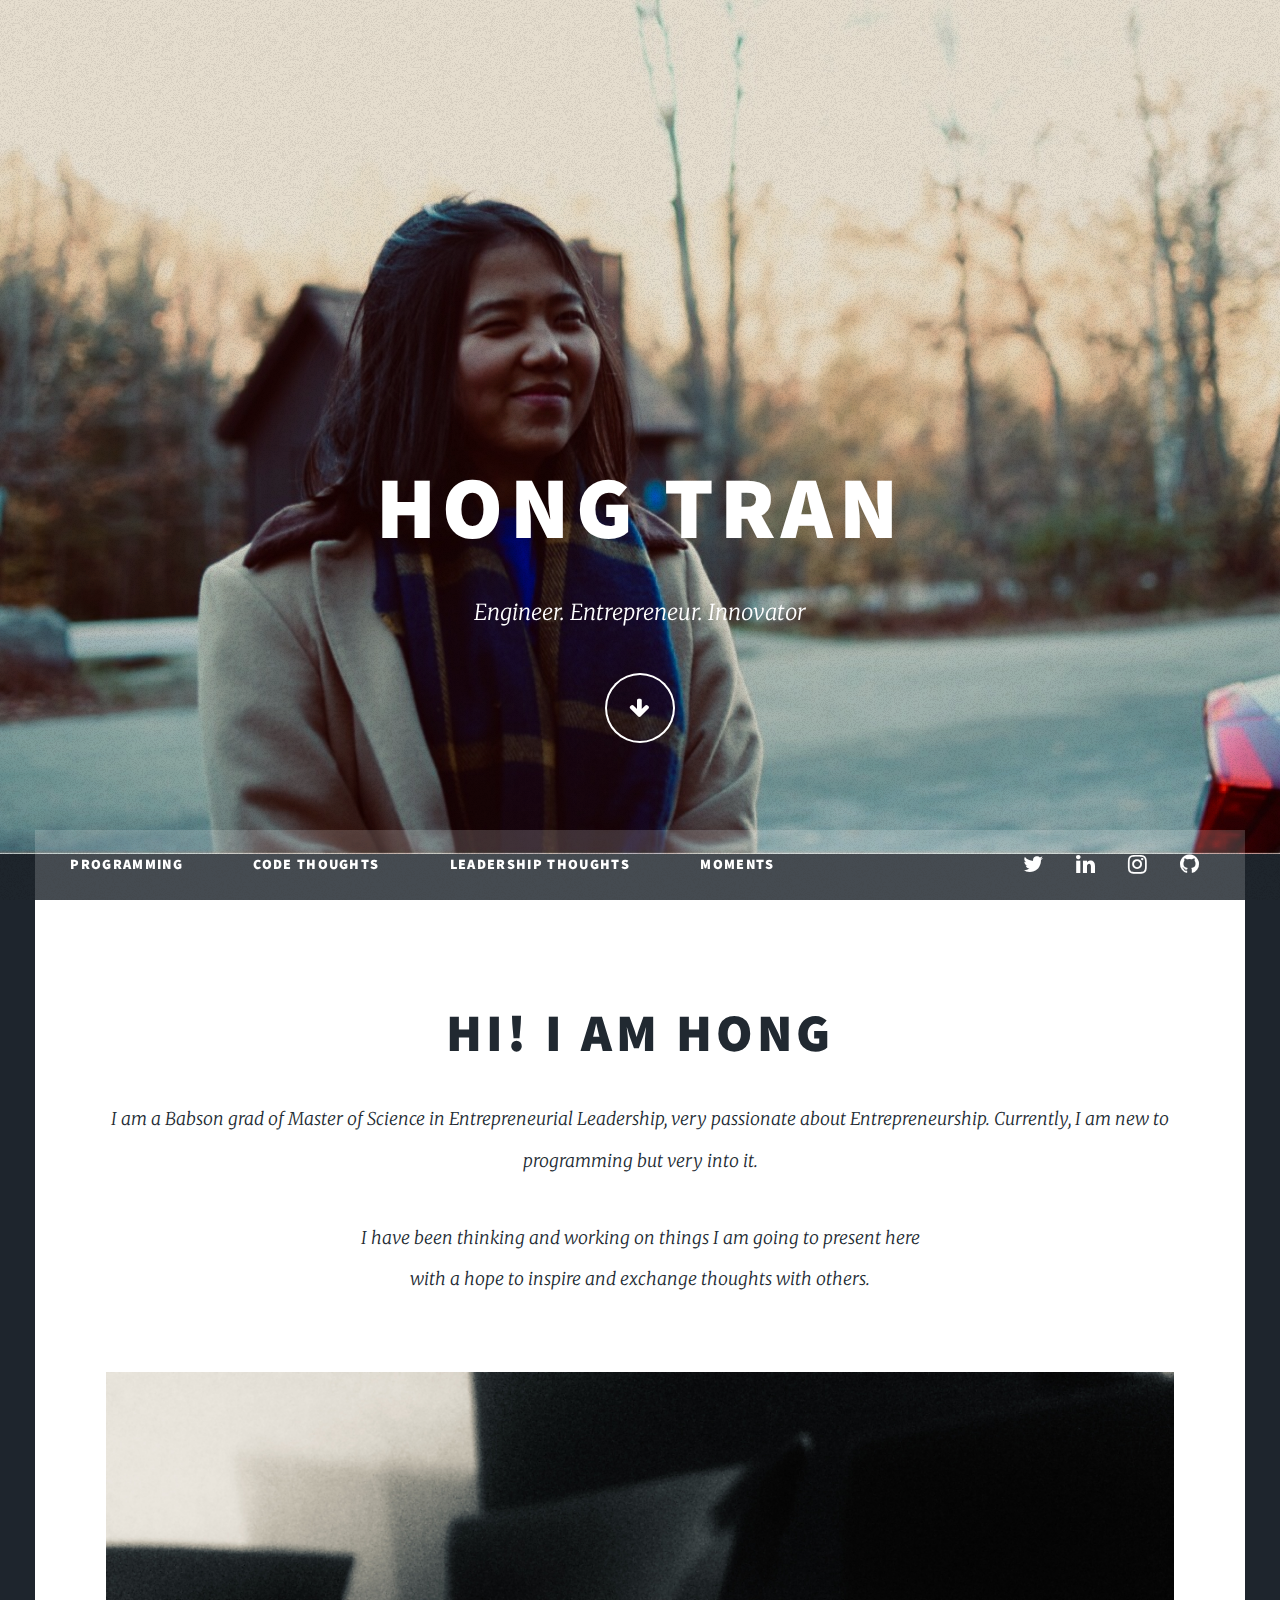
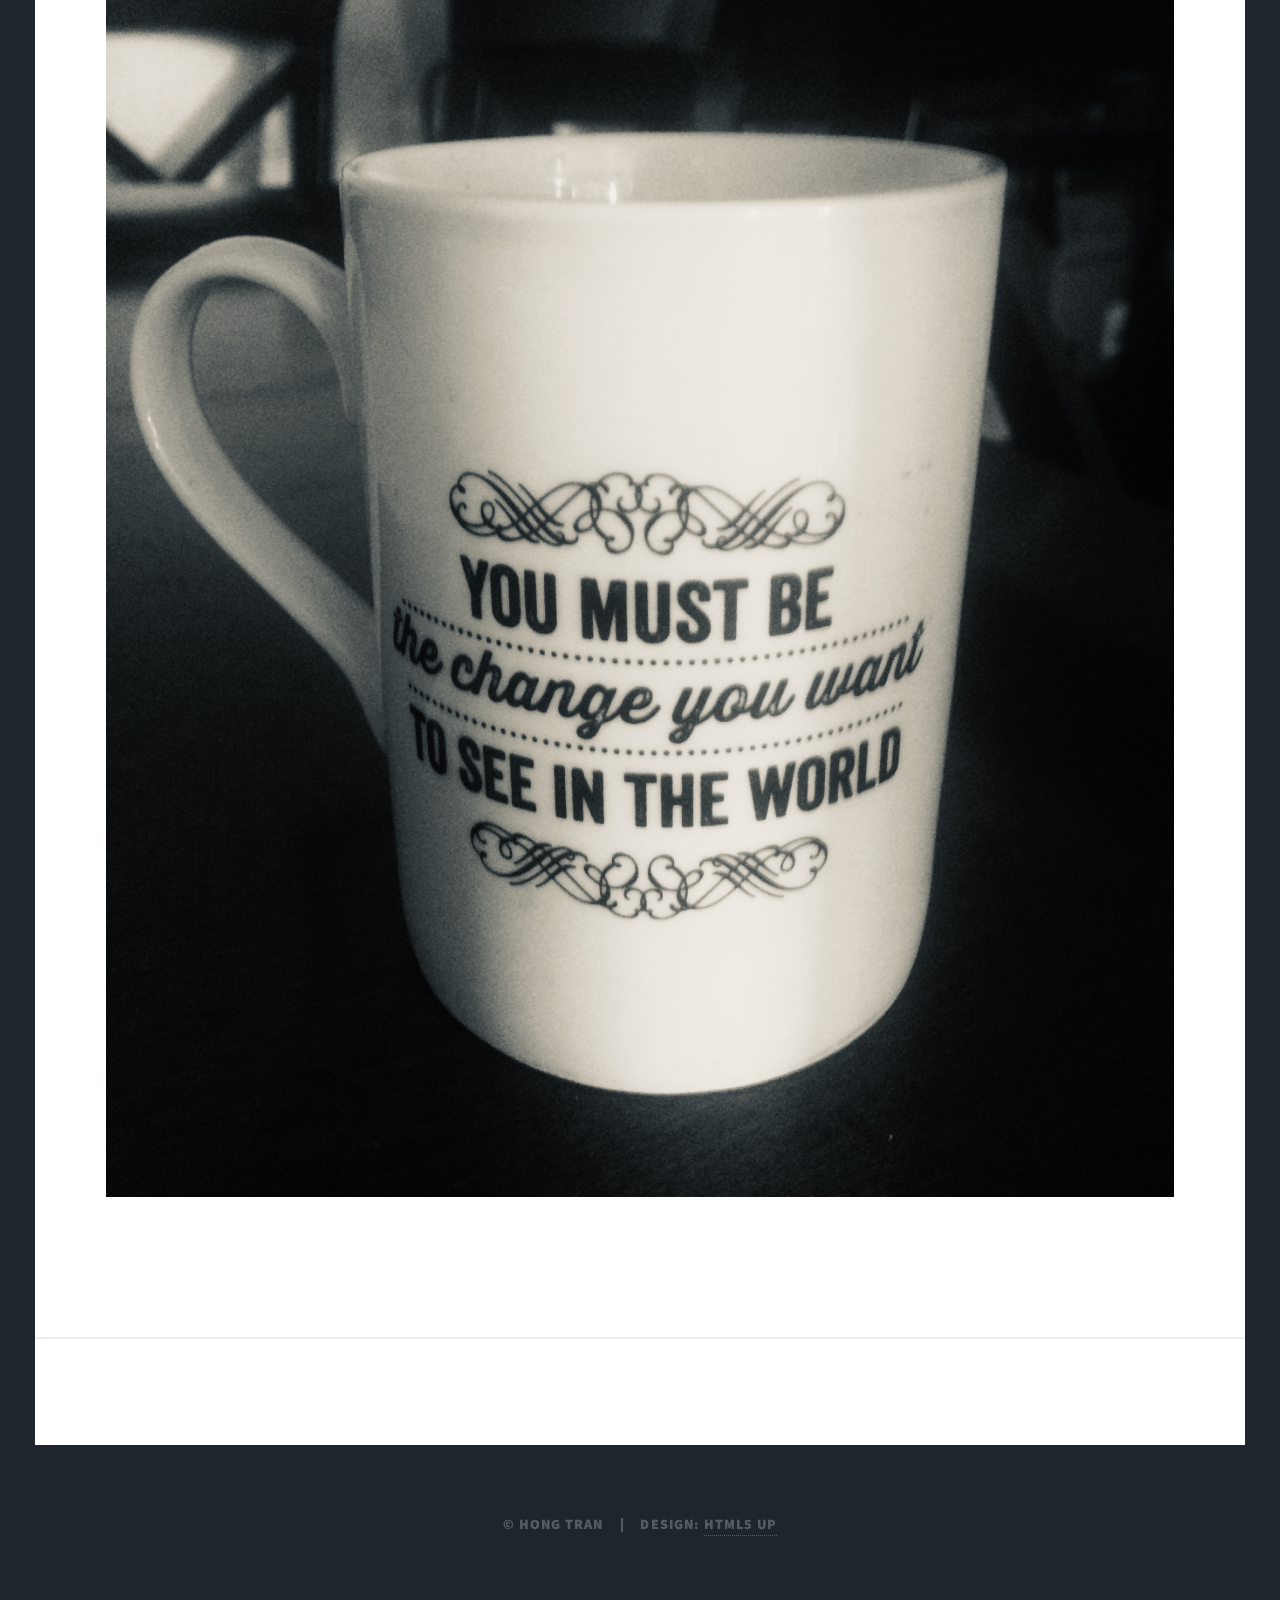
==== commit 386b950e: "edited active class on index" ====
--- a/index.html
+++ b/index.html
@@ -40,7 +40,7 @@
 							<!-- <li><a href="Strategy.html">Strategy</a></li> -->
 							<li><a href="Code.html">Code Thoughts</a></li>
                         	<li><a href="Leadership.html">Leadership Thoughts</a></li>
-							<li class="active"><a href="Moments.html">Moments</a></li>
+							<li><a href="Moments.html">Moments</a></li>
 						</ul>
 						<ul class="icons">
 							<li><a href="https://twitter.com/hongtranjessie" class="icon fa-twitter"><span class="label">Twitter</span></a></li>
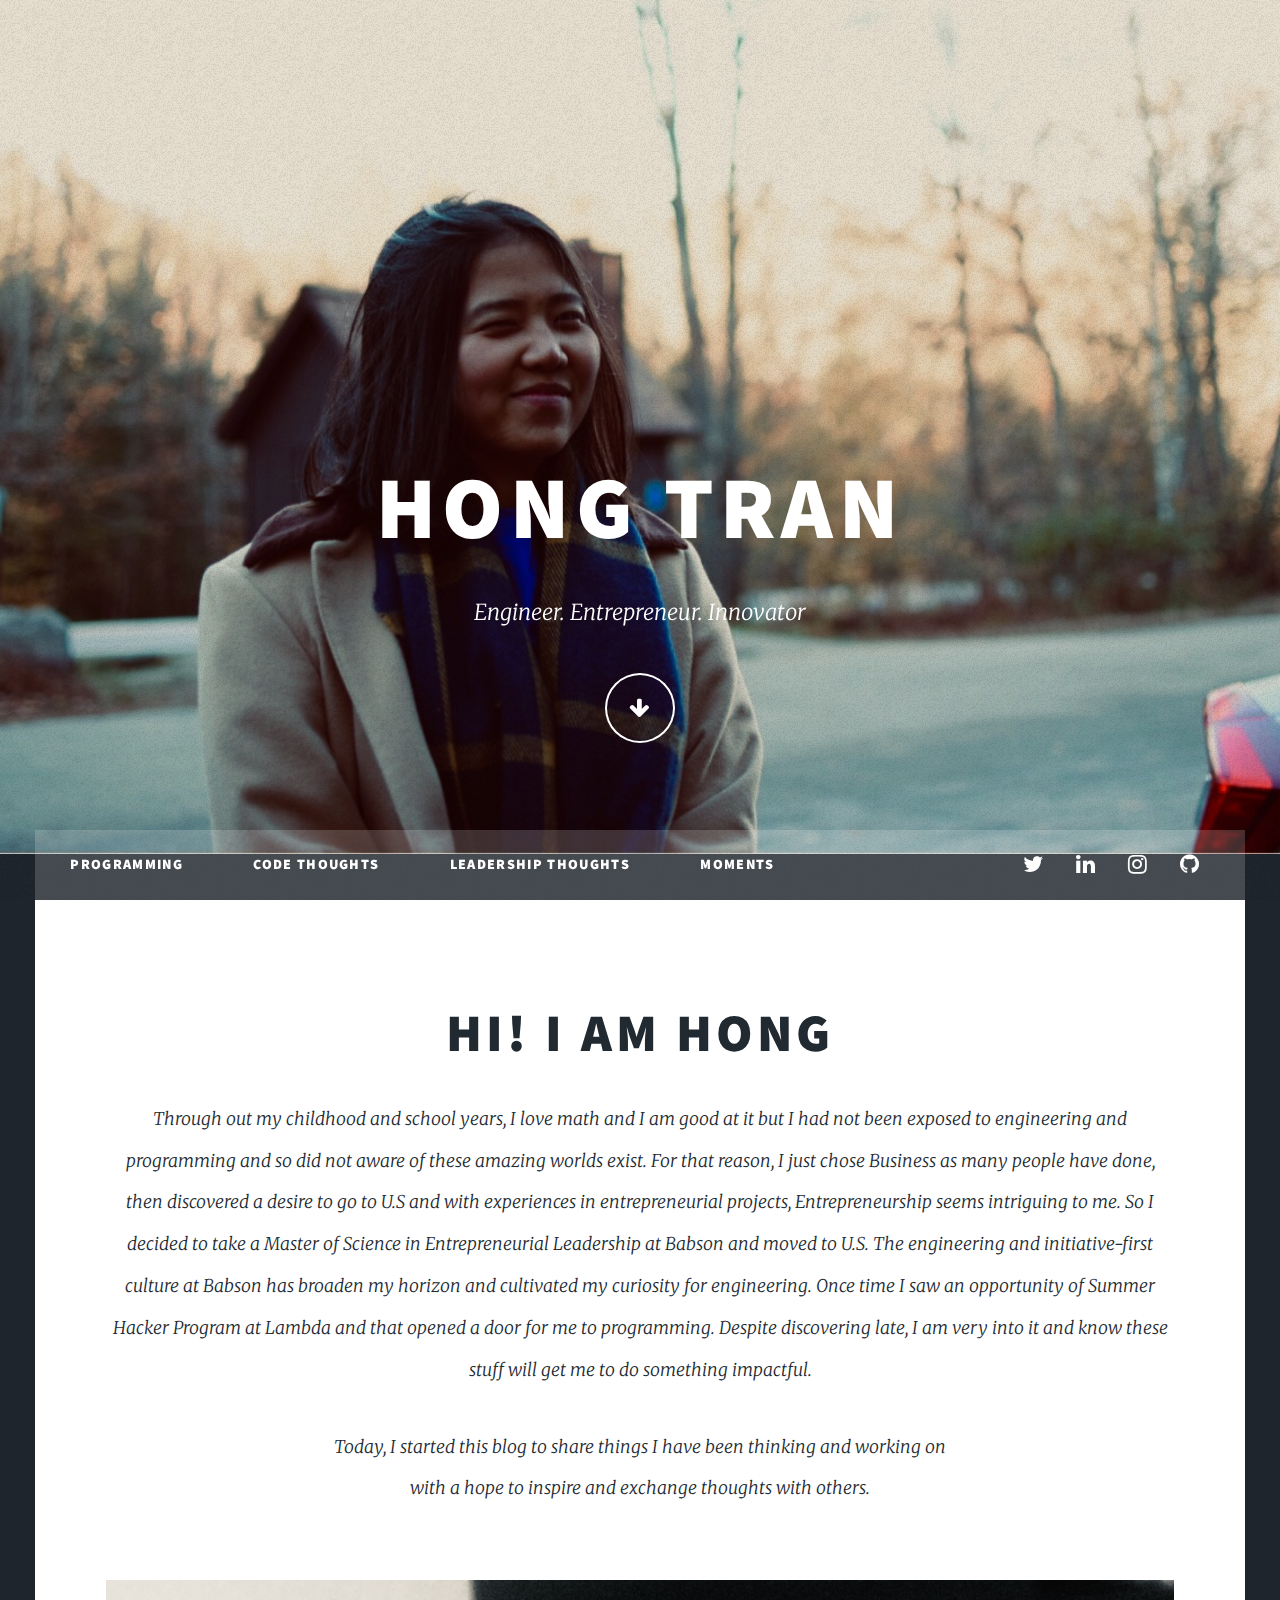
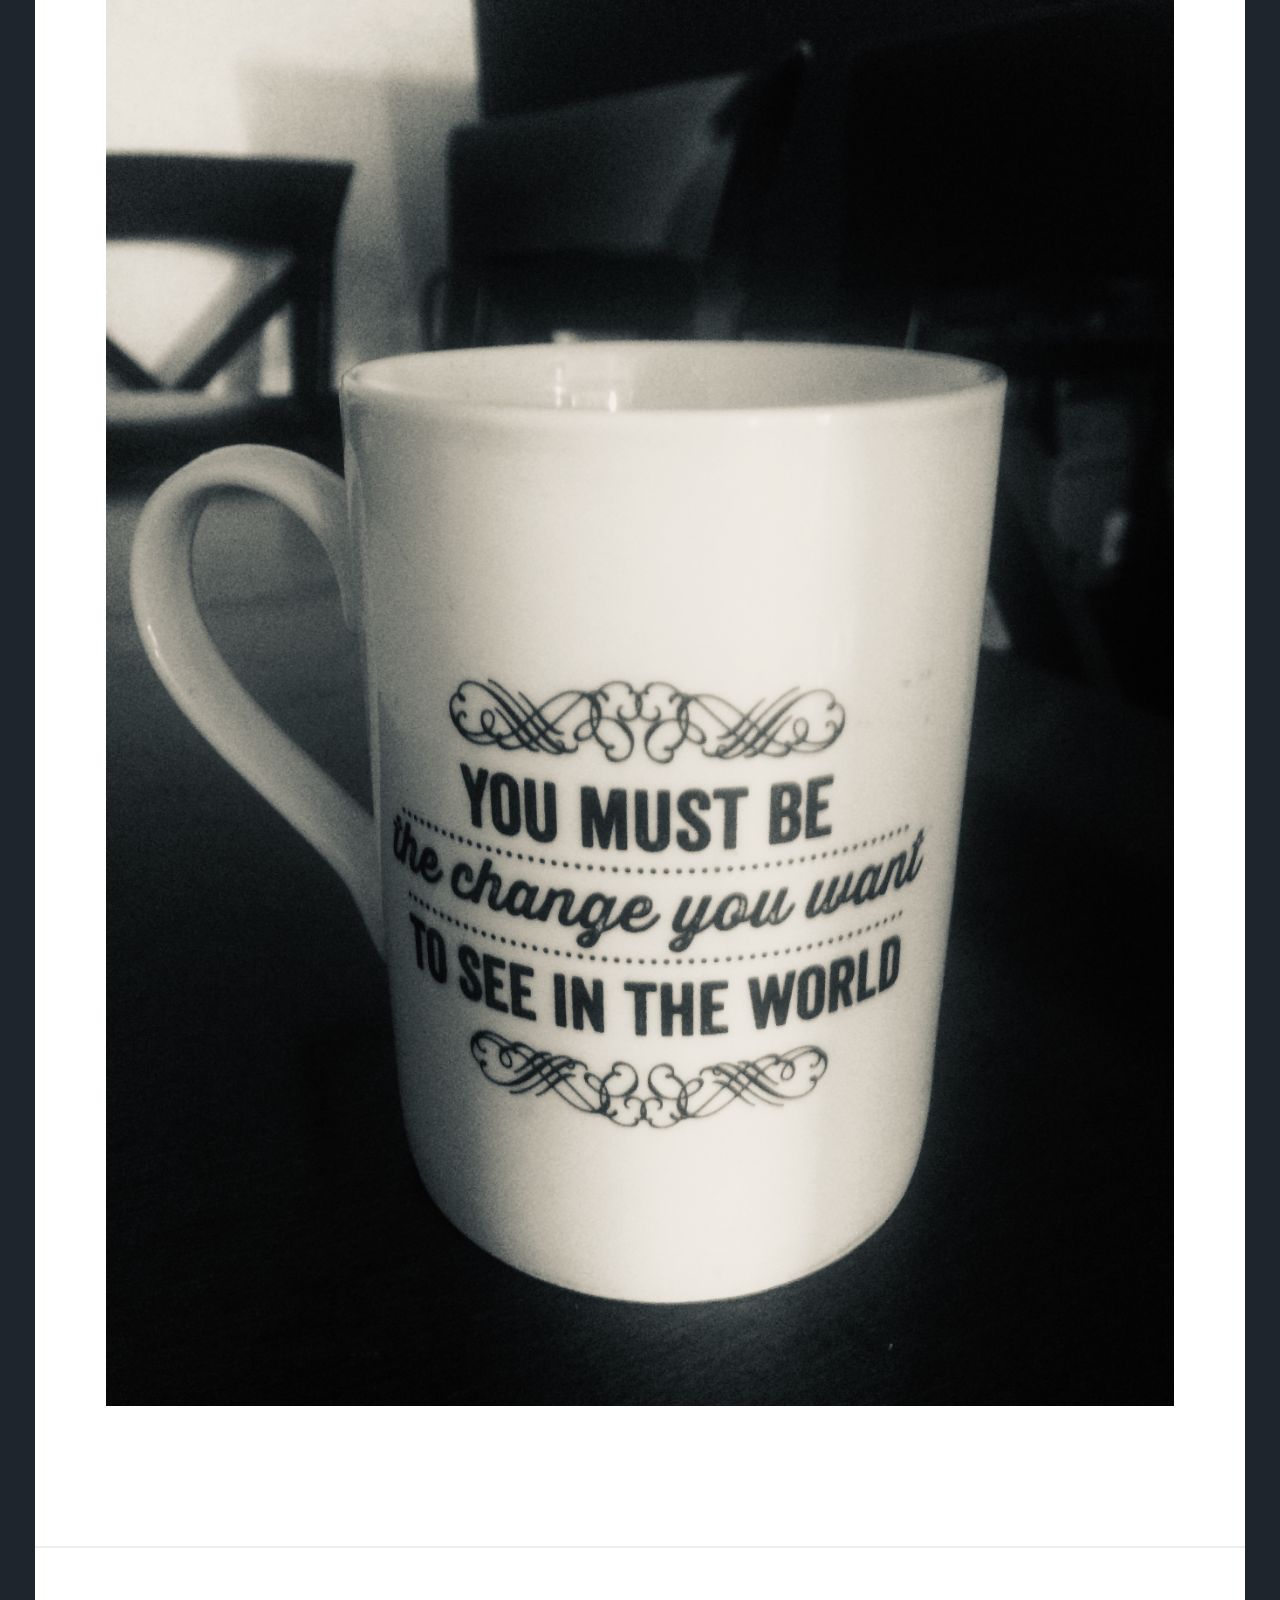
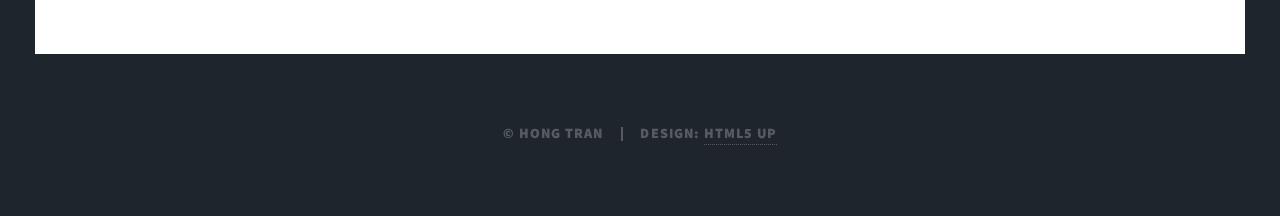
==== commit 21f9bb96: "updated introduction in index" ====
--- a/index.html
+++ b/index.html
@@ -86,8 +86,10 @@
 									<!-- <span class="date">April 25, 2019</span> -->
 									<h2><a href="#">Hi!
 									I am Hong</a></h2>
-									<p>I am a Babson grad of Master of Science in Entrepreneurial Leadership, very passionate about Entrepreneurship. Currently, I am new to programming but very into it.</p>
-									<p>I have been thinking and working on things I am going to present here </br> with a hope to inspire and exchange thoughts with others.<br />
+									<p>Through out my childhood and school years, I love math and I am good at it but I had not been exposed to engineering and programming and so did not aware of these amazing worlds exist. For that reason, I just chose Business as many people have done, then discovered a desire to go to U.S and with experiences in entrepreneurial projects, Entrepreneurship seems intriguing to me.
+										So I decided to take a Master of Science in Entrepreneurial Leadership at Babson and moved to U.S. The engineering and initiative-first culture at Babson has broaden my horizon and cultivated my curiosity for engineering. Once time I saw an opportunity of Summer Hacker Program at Lambda and that opened a door for me to programming. Despite discovering late, I am very into it and know these stuff will get me to do something impactful. 
+									</p>
+									<p>Today, I started this blog to share things I have been thinking and working on </br> with a hope to inspire and exchange thoughts with others.<br />
 									</p>
 									<!-- <p>I am interested in human behaviors.</p> -->
 								</header>
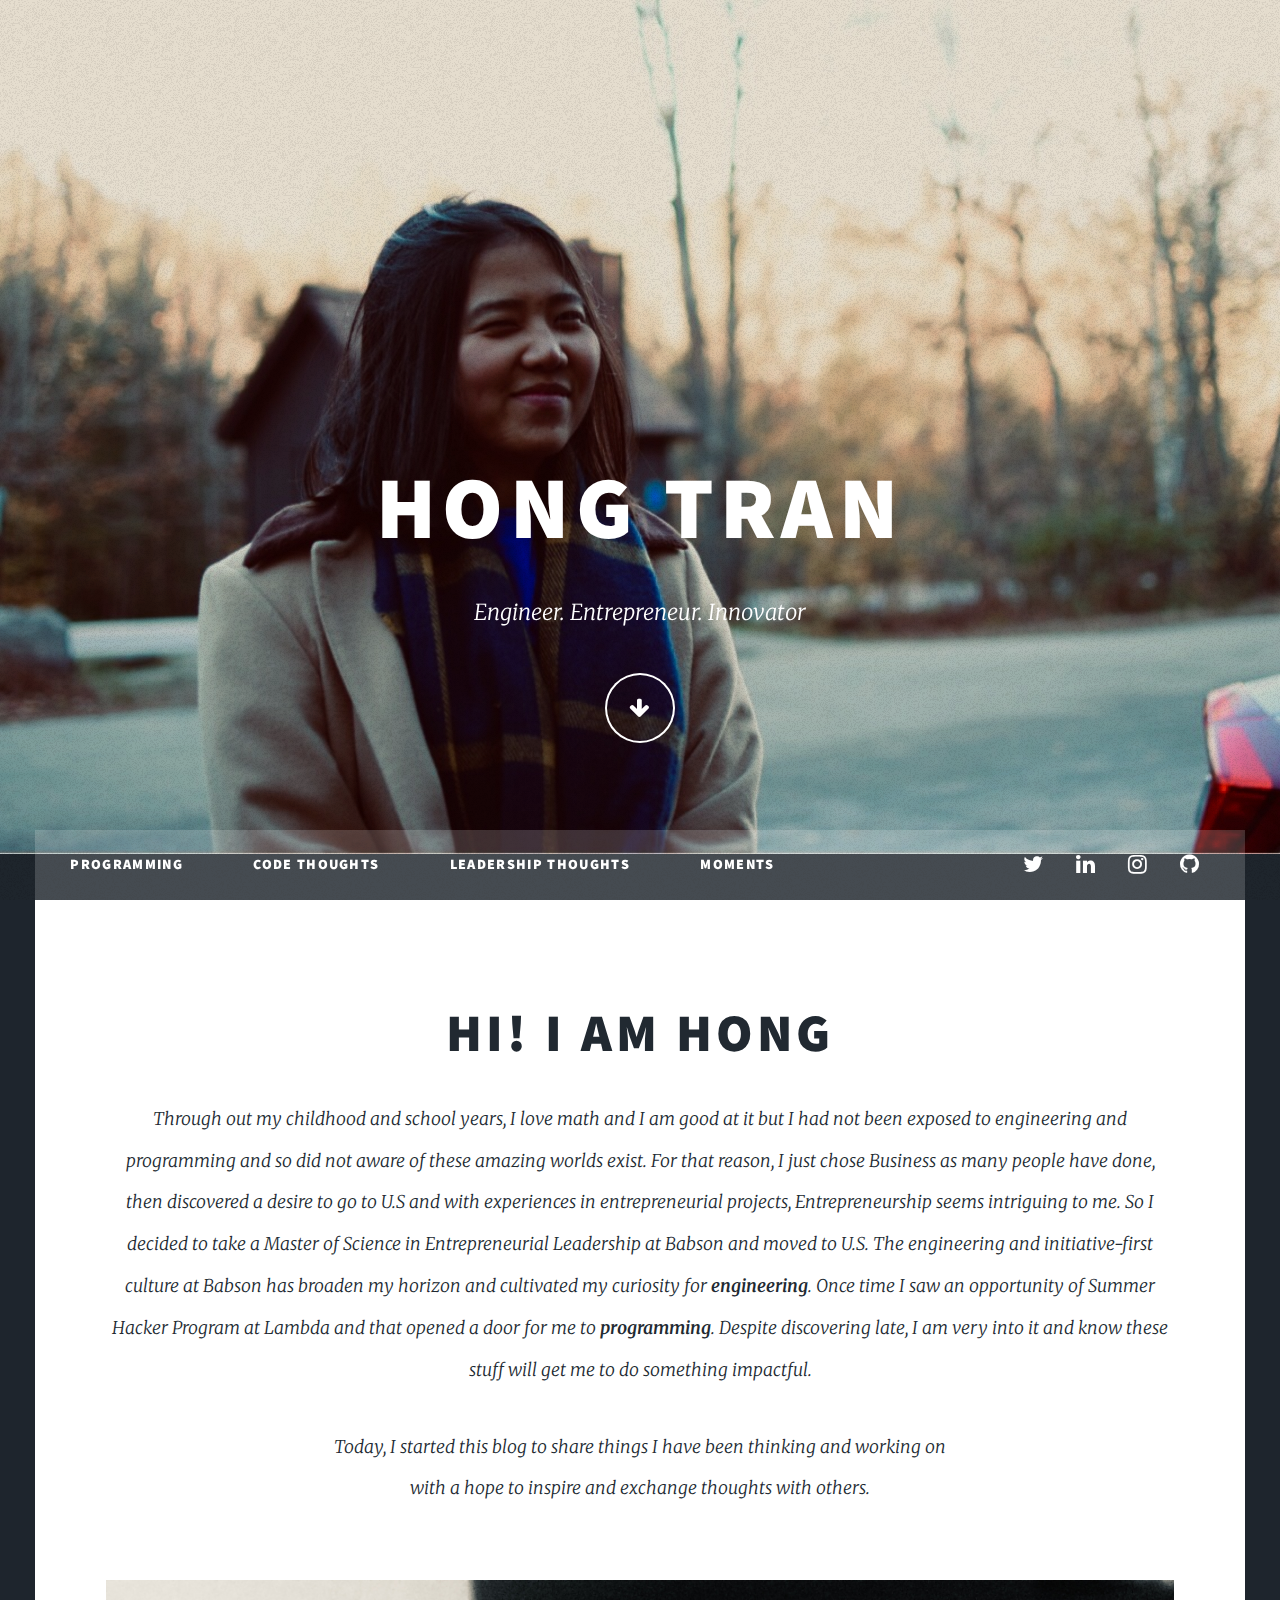
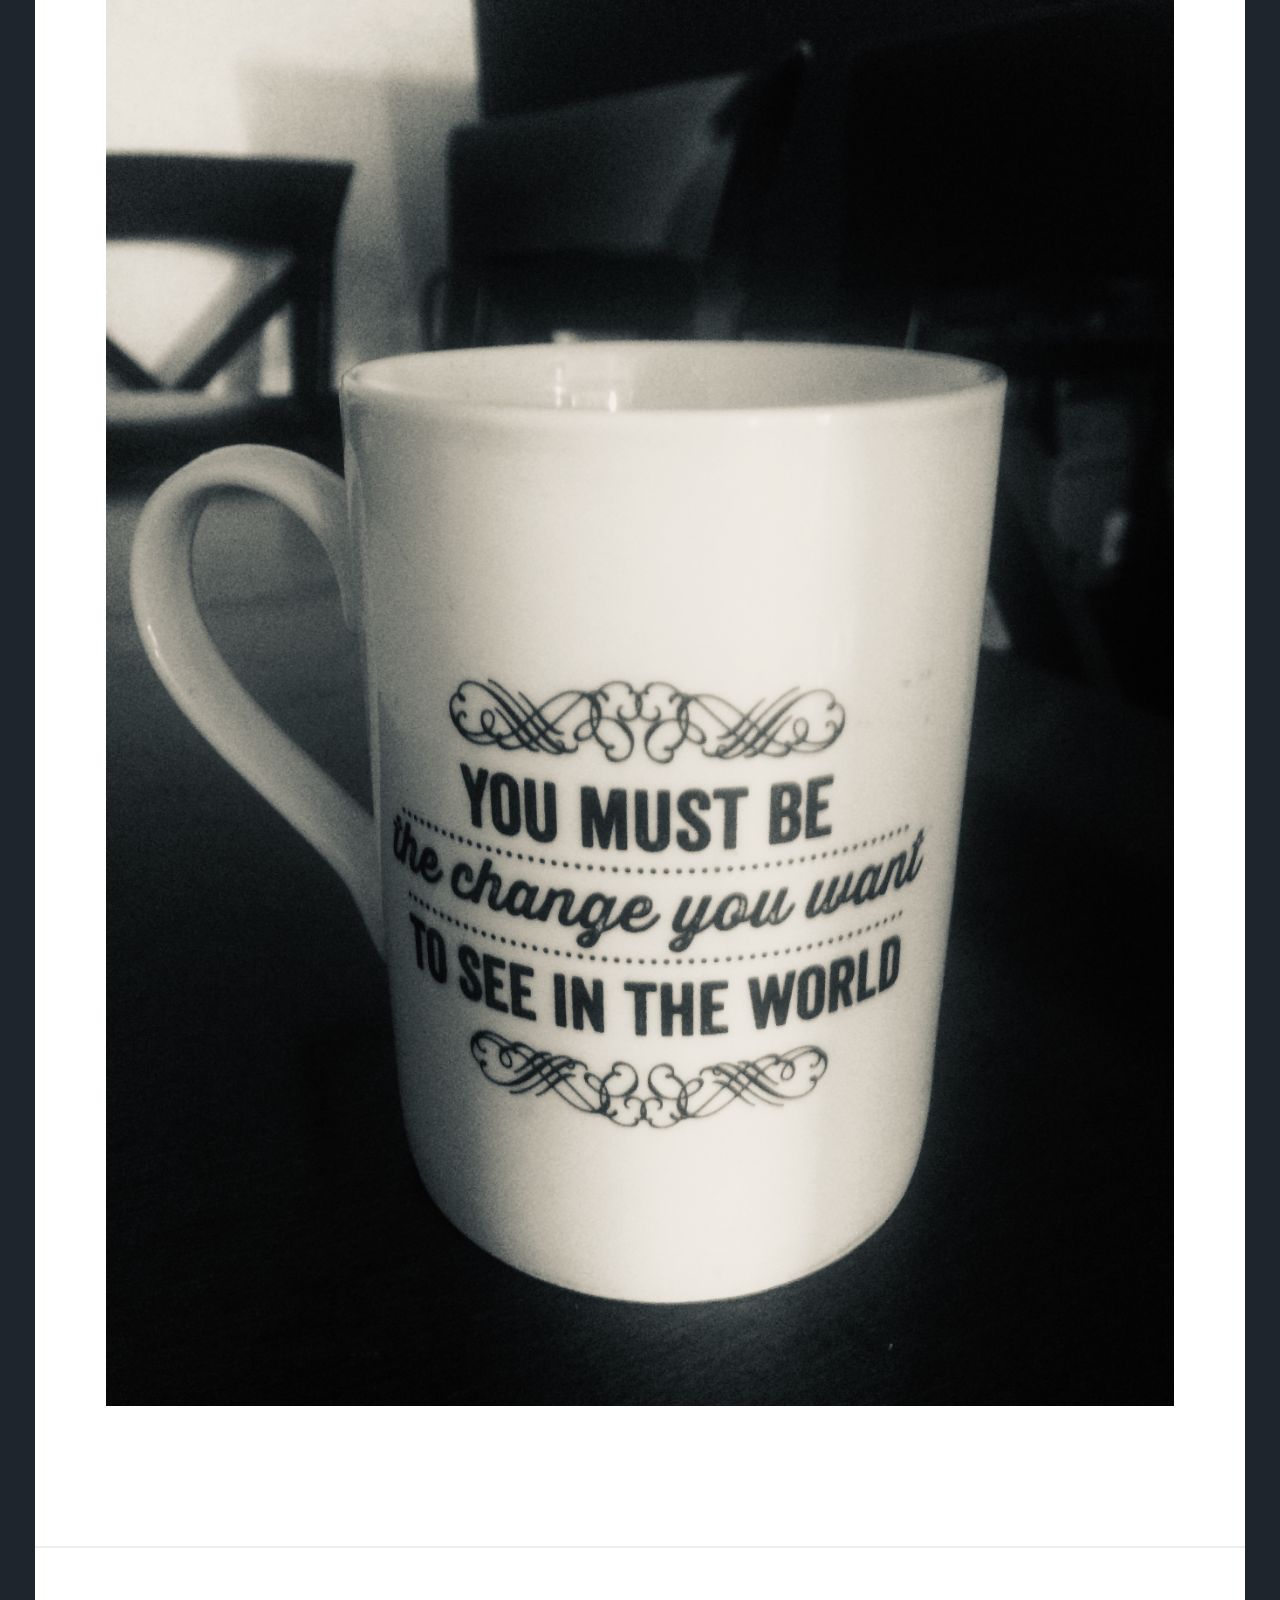
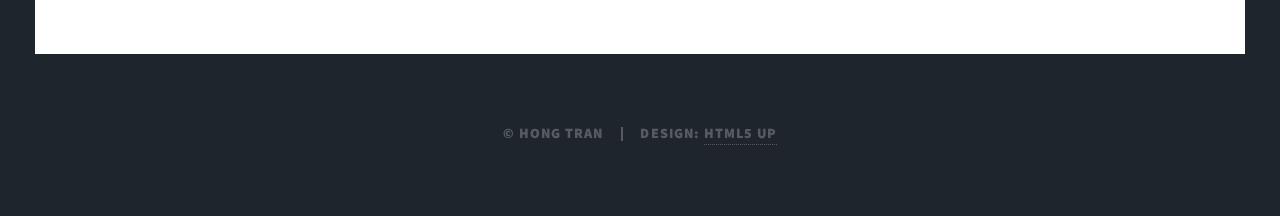
==== commit 7e16f584: "bolden some words" ====
--- a/index.html
+++ b/index.html
@@ -87,7 +87,7 @@
 									<h2><a href="#">Hi!
 									I am Hong</a></h2>
 									<p>Through out my childhood and school years, I love math and I am good at it but I had not been exposed to engineering and programming and so did not aware of these amazing worlds exist. For that reason, I just chose Business as many people have done, then discovered a desire to go to U.S and with experiences in entrepreneurial projects, Entrepreneurship seems intriguing to me.
-										So I decided to take a Master of Science in Entrepreneurial Leadership at Babson and moved to U.S. The engineering and initiative-first culture at Babson has broaden my horizon and cultivated my curiosity for engineering. Once time I saw an opportunity of Summer Hacker Program at Lambda and that opened a door for me to programming. Despite discovering late, I am very into it and know these stuff will get me to do something impactful. 
+										So I decided to take a Master of Science in Entrepreneurial Leadership at Babson and moved to U.S. The engineering and initiative-first culture at Babson has broaden my horizon and cultivated my curiosity for <b>engineering</b>. Once time I saw an opportunity of Summer Hacker Program at Lambda and that opened a door for me to <b>programming</b>. Despite discovering late, I am very into it and know these stuff will get me to do something impactful. 
 									</p>
 									<p>Today, I started this blog to share things I have been thinking and working on </br> with a hope to inspire and exchange thoughts with others.<br />
 									</p>
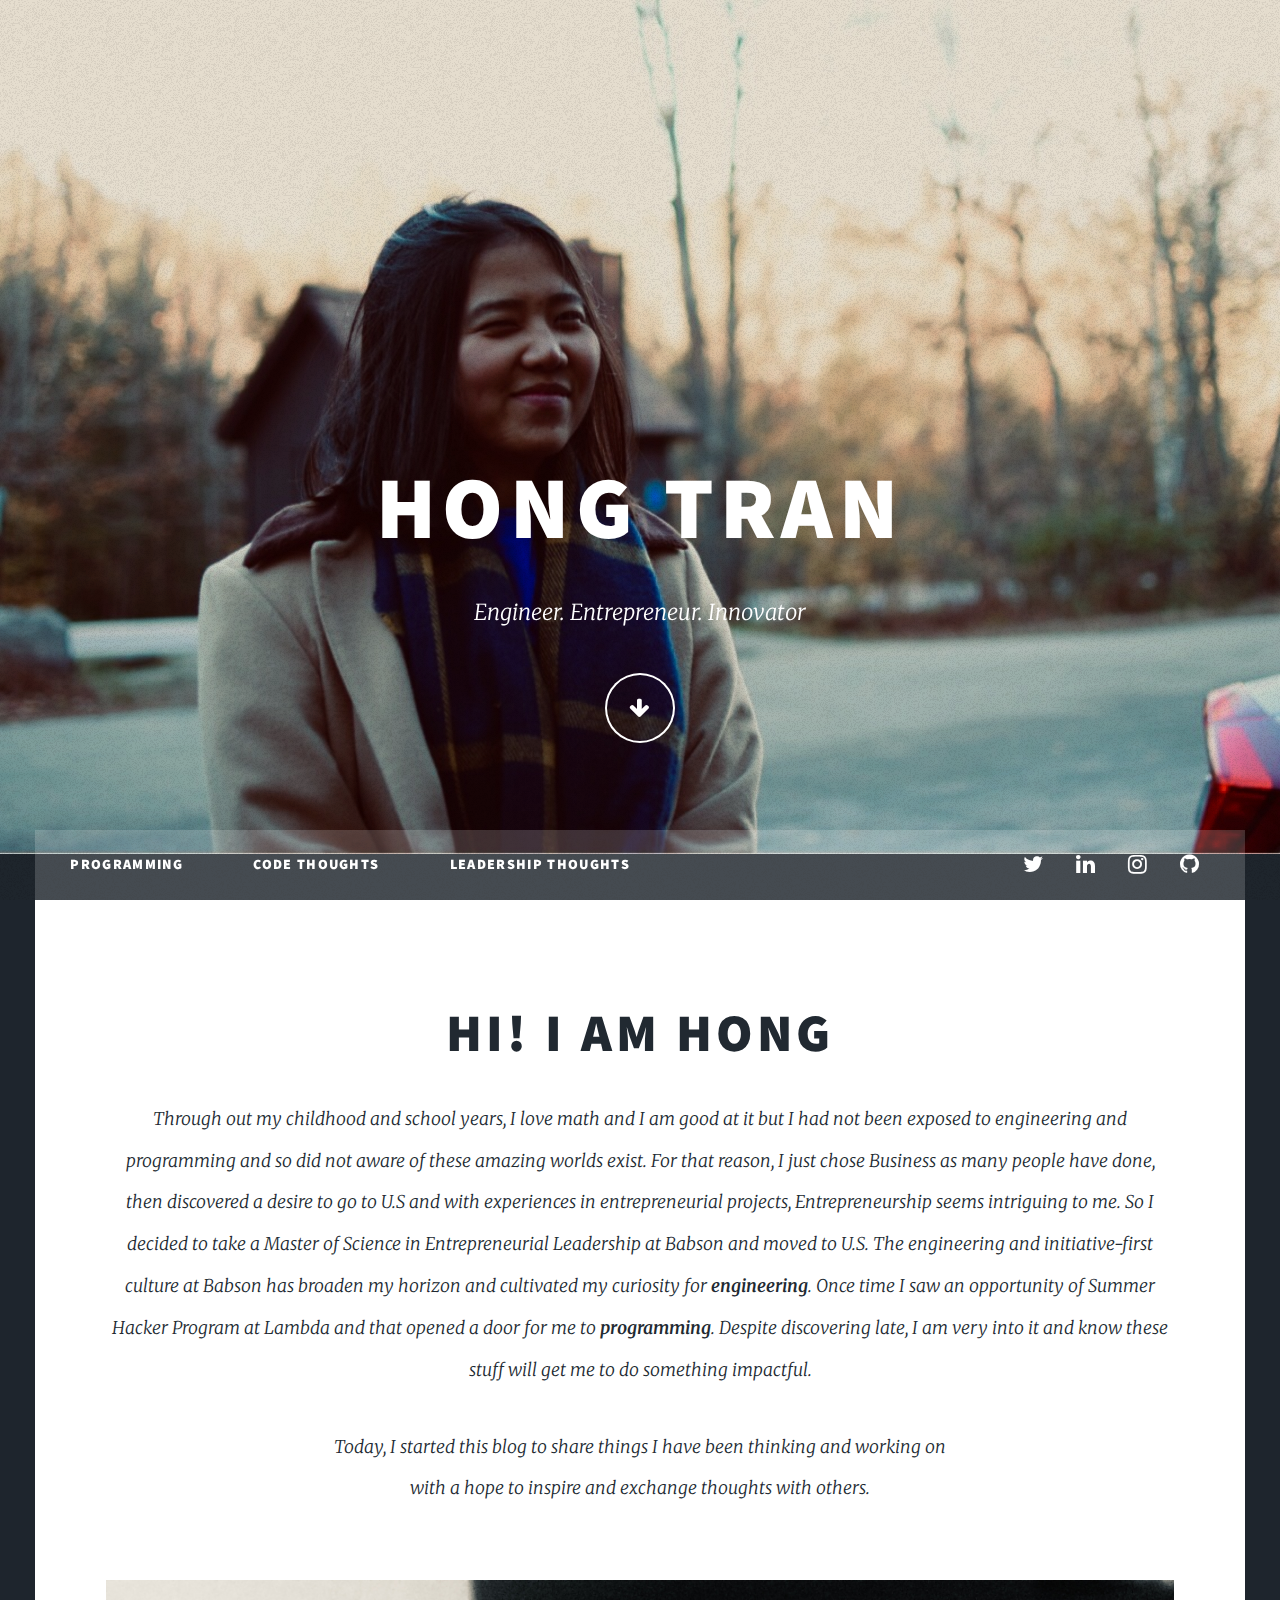
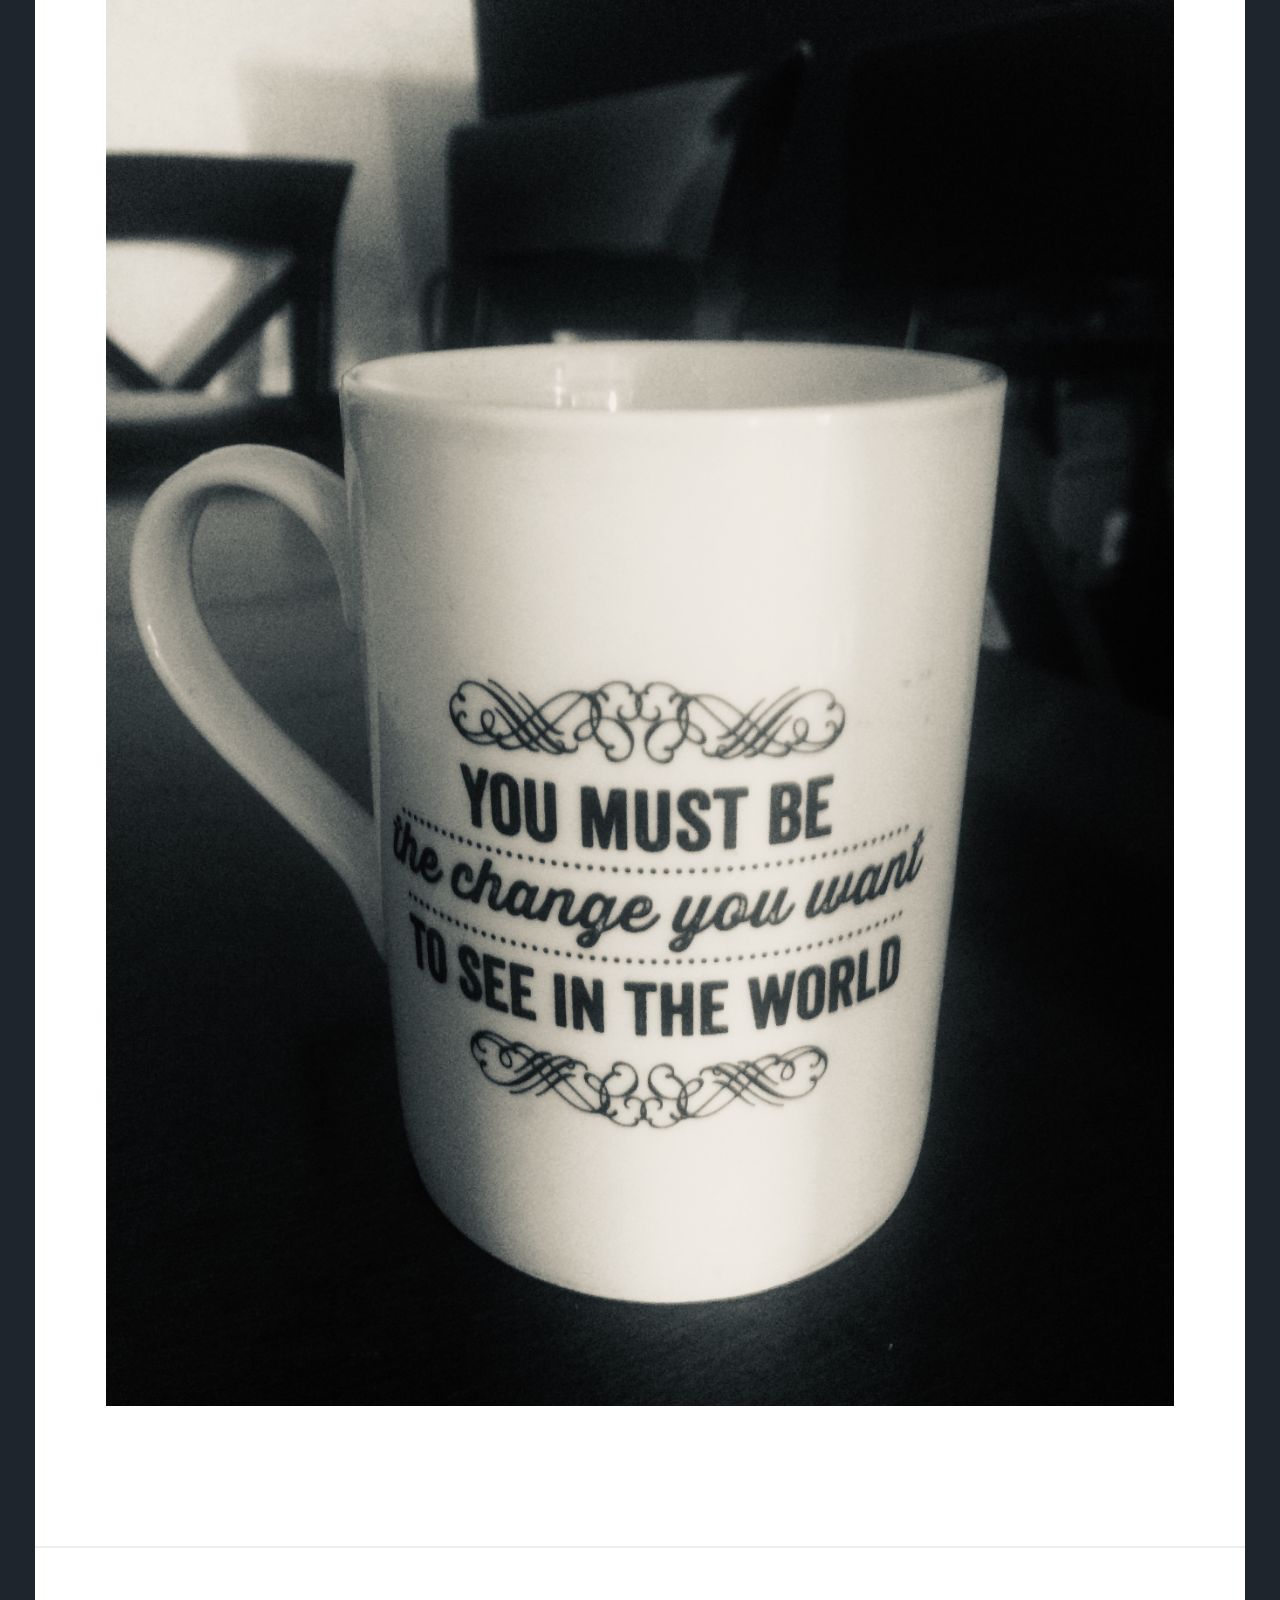
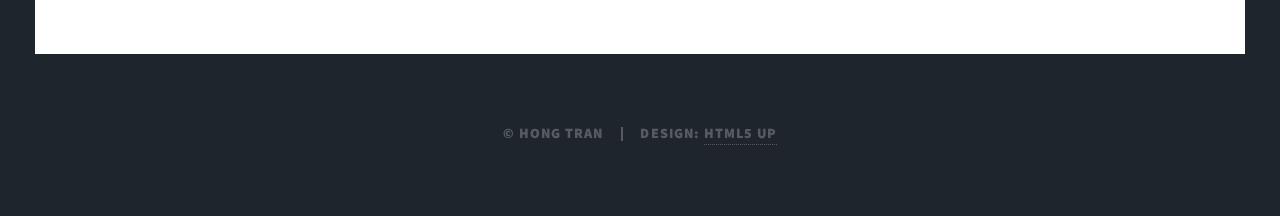
==== commit 6f423944: "off Moments page" ====
--- a/index.html
+++ b/index.html
@@ -40,7 +40,7 @@
 							<!-- <li><a href="Strategy.html">Strategy</a></li> -->
 							<li><a href="Code.html">Code Thoughts</a></li>
                         	<li><a href="Leadership.html">Leadership Thoughts</a></li>
-							<li><a href="Moments.html">Moments</a></li>
+							<!-- <li><a href="Moments.html">Moments</a></li> -->
 						</ul>
 						<ul class="icons">
 							<li><a href="https://twitter.com/hongtranjessie" class="icon fa-twitter"><span class="label">Twitter</span></a></li>
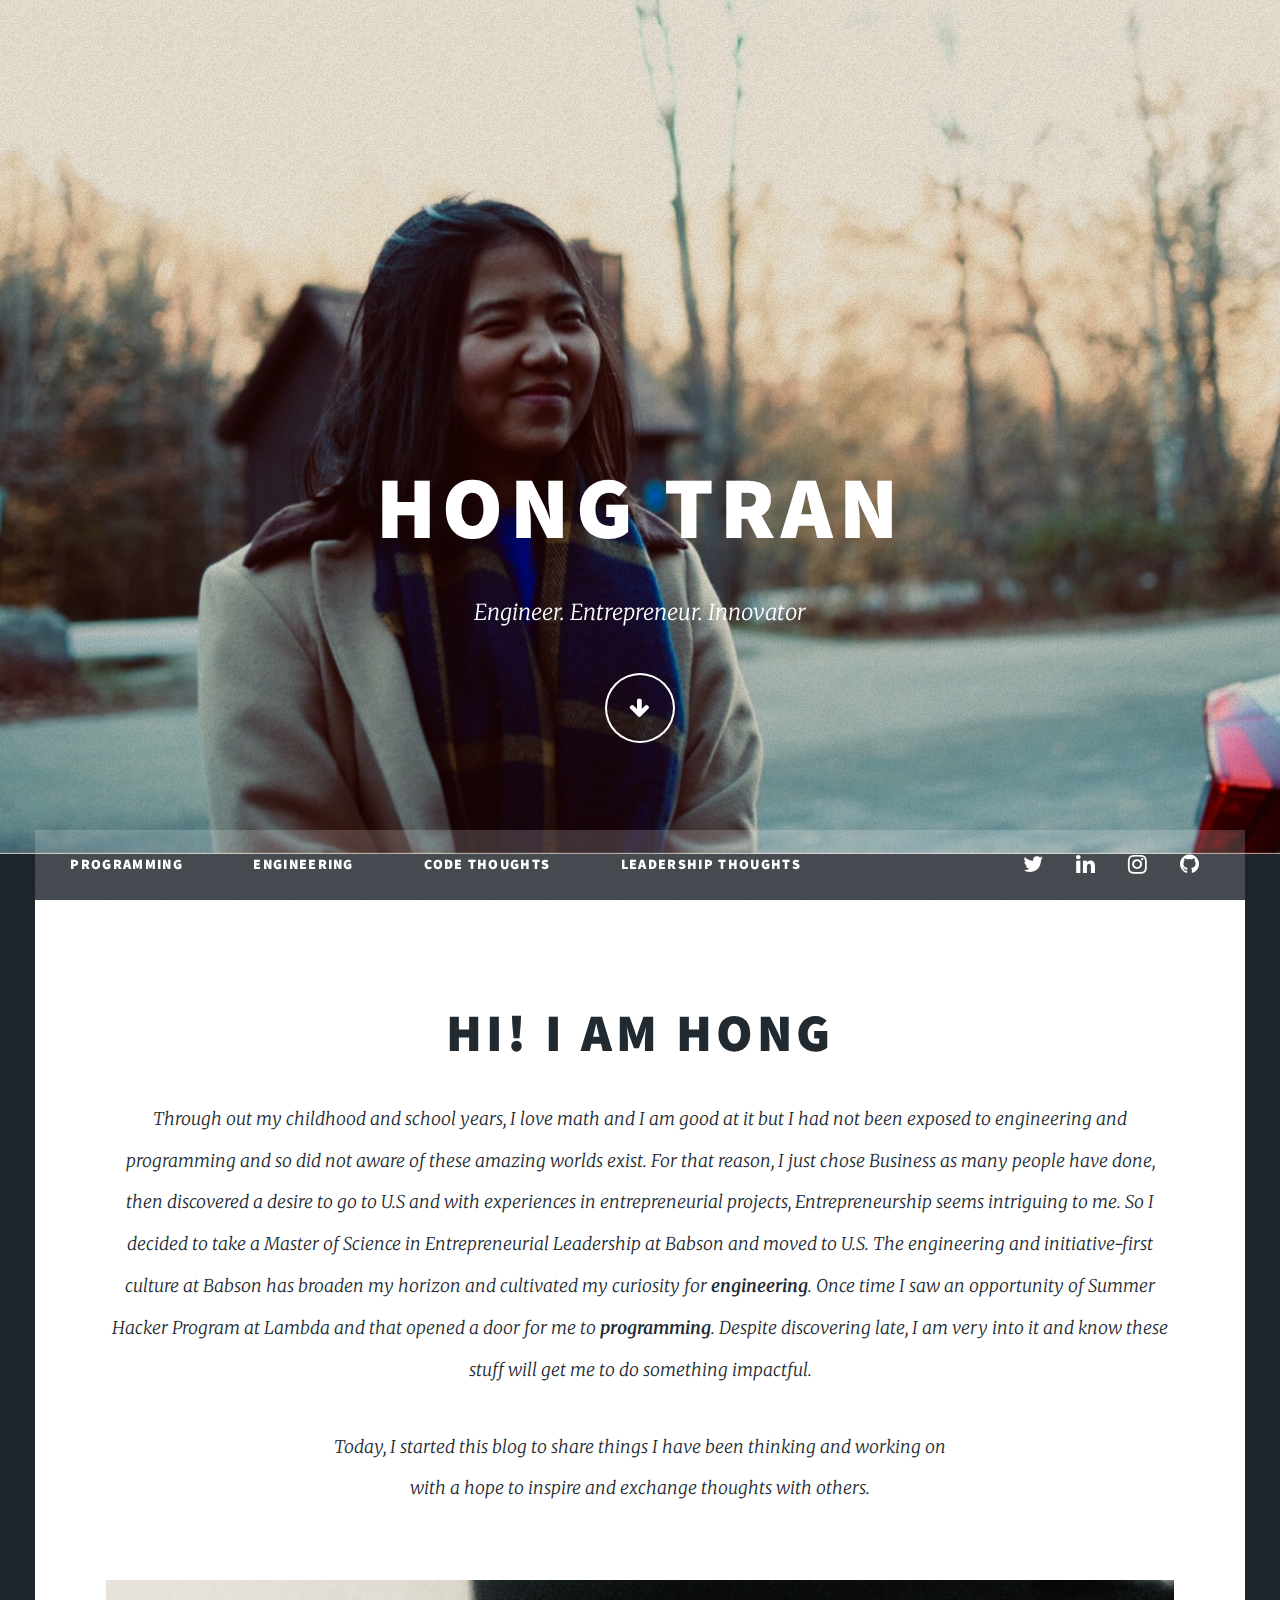
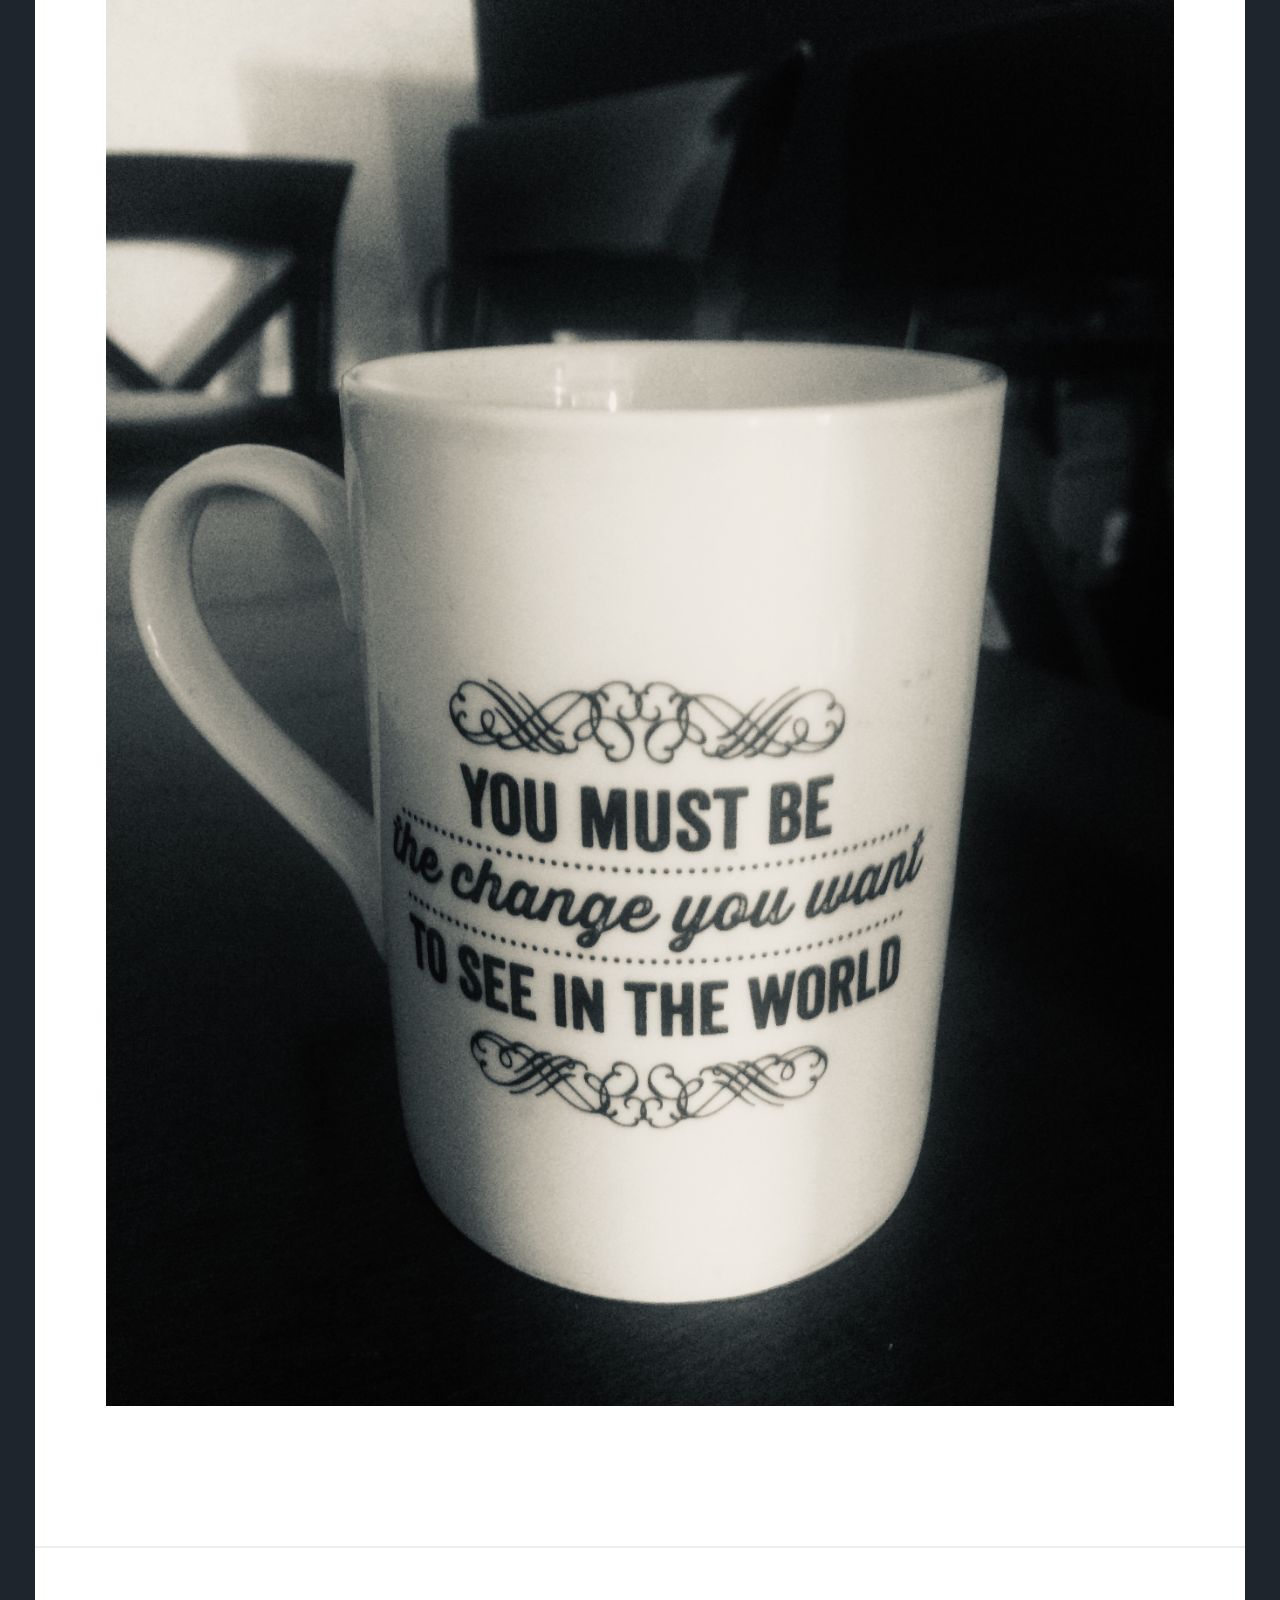
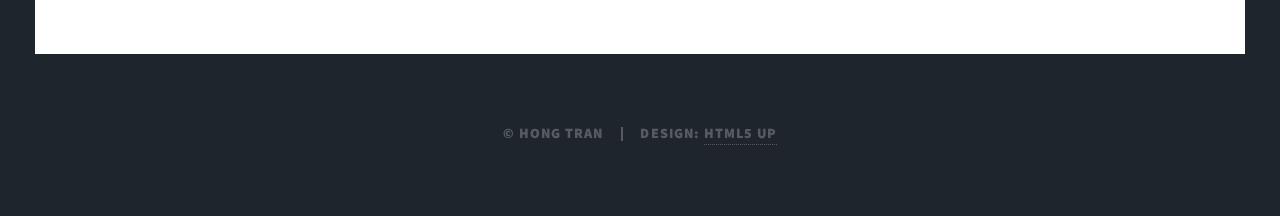
==== commit 807bffd4: "added Engineering page" ====
--- a/index.html
+++ b/index.html
@@ -37,10 +37,12 @@
 						<ul class="links">
 							<!-- <li class="active"><a href="index.html">Entrepreneurship</a></li> -->
 							<li><a href="Programming.html">Programming</a></li>
+							<li><a href="Engineering.html">Engineering</a></li>
 							<!-- <li><a href="Strategy.html">Strategy</a></li> -->
 							<li><a href="Code.html">Code Thoughts</a></li>
                         	<li><a href="Leadership.html">Leadership Thoughts</a></li>
 							<!-- <li><a href="Moments.html">Moments</a></li> -->
+							
 						</ul>
 						<ul class="icons">
 							<li><a href="https://twitter.com/hongtranjessie" class="icon fa-twitter"><span class="label">Twitter</span></a></li>
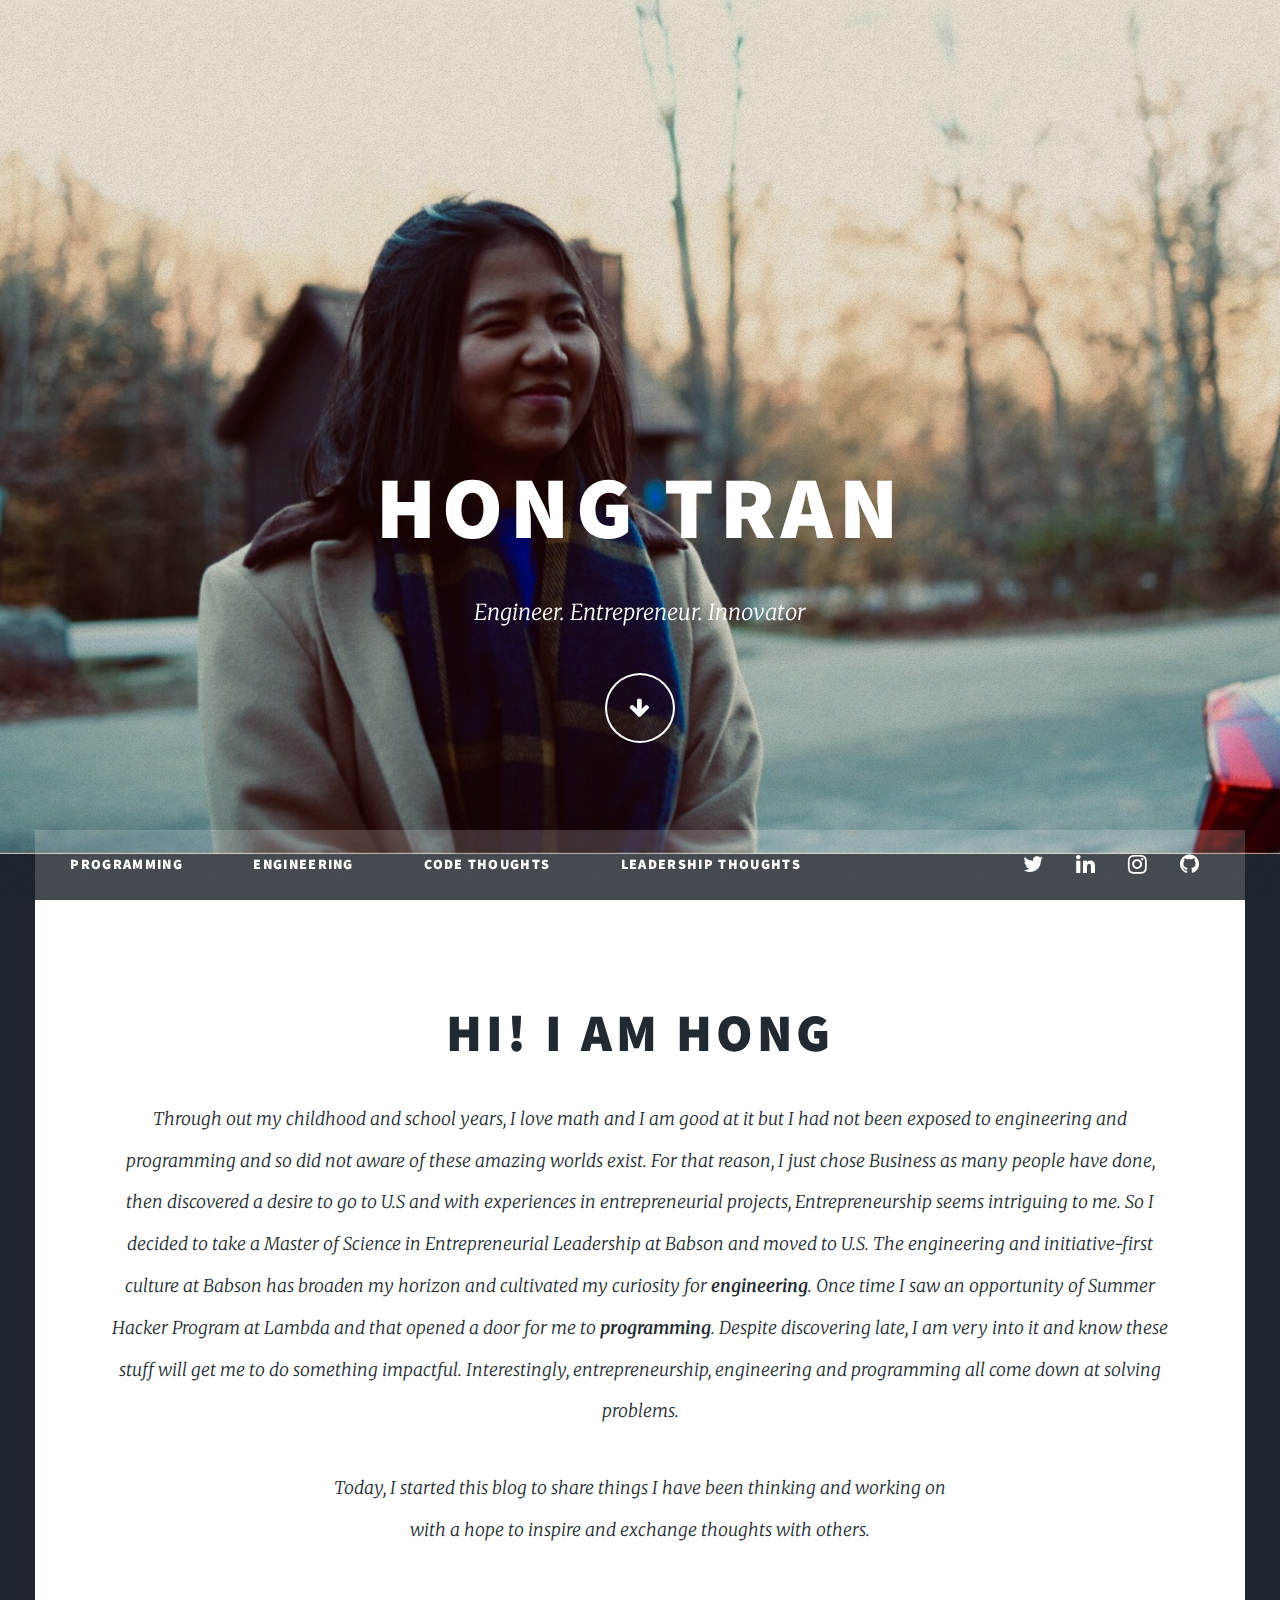
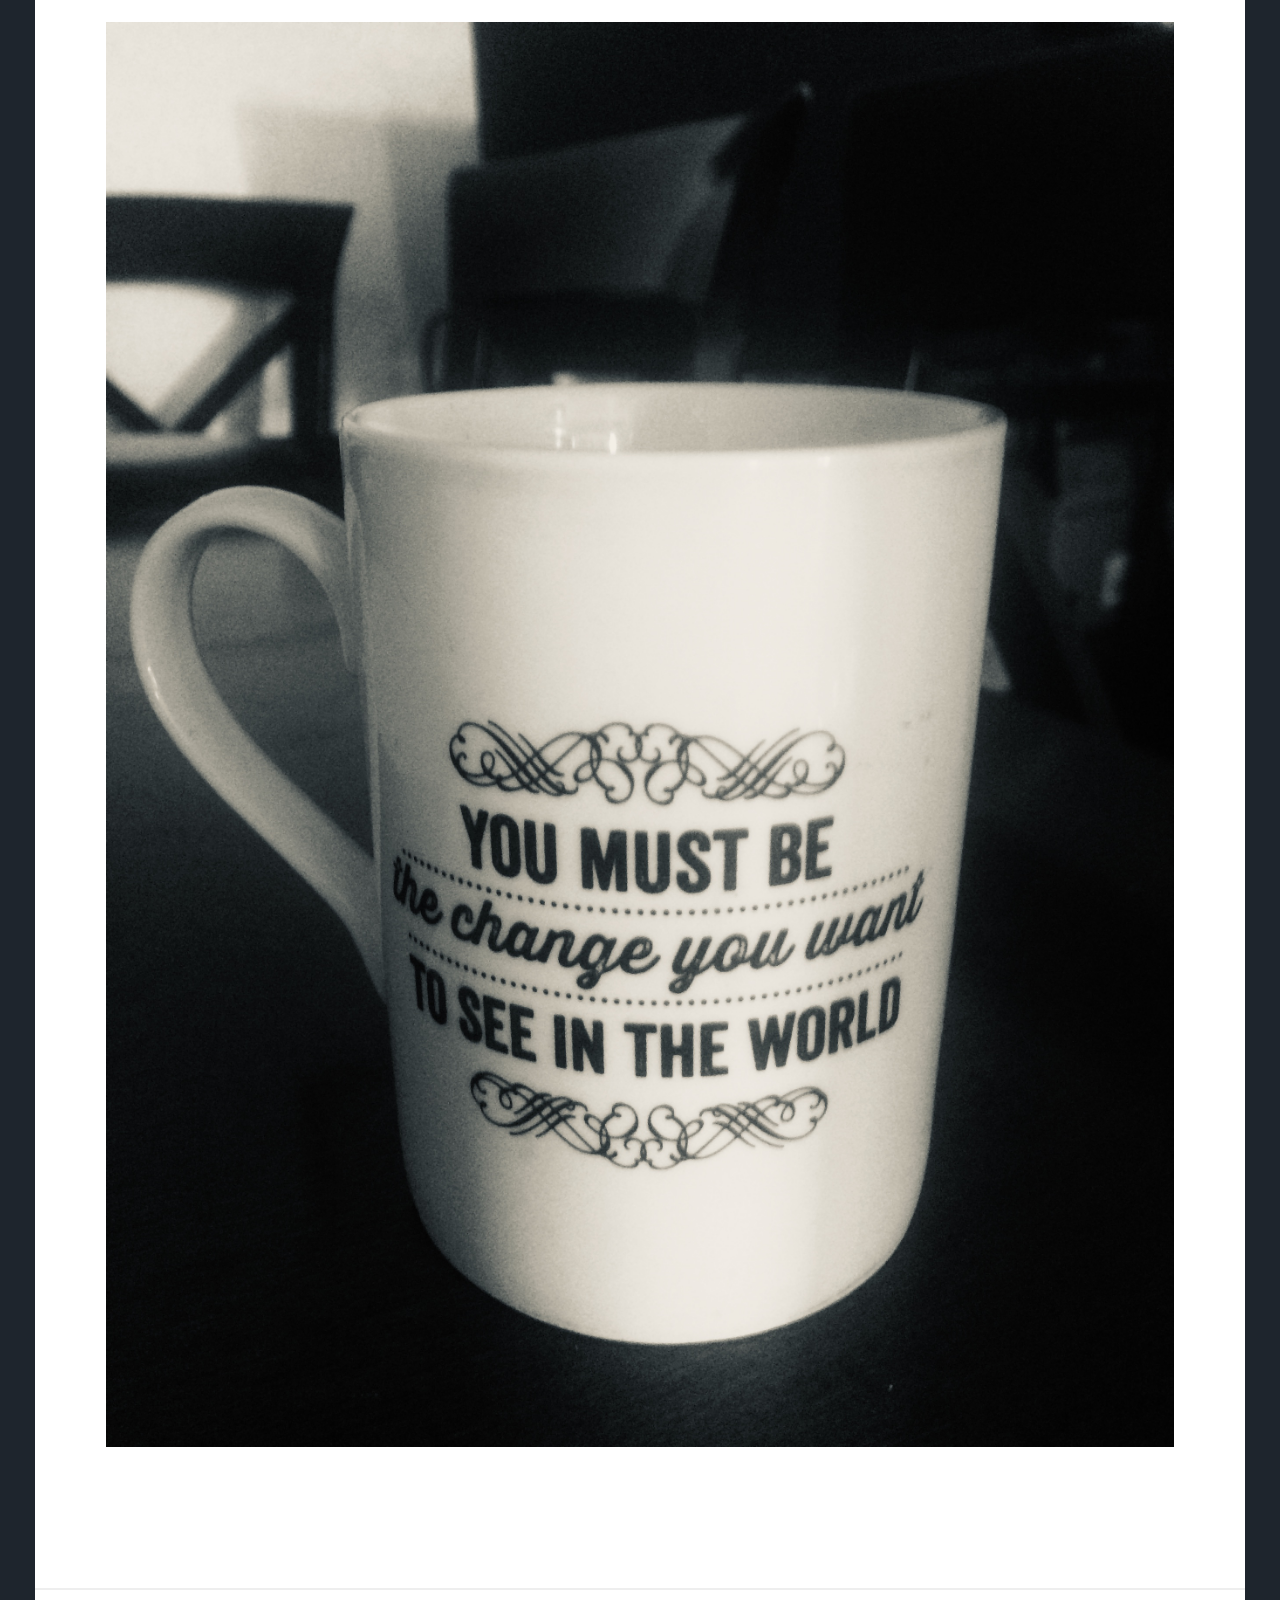
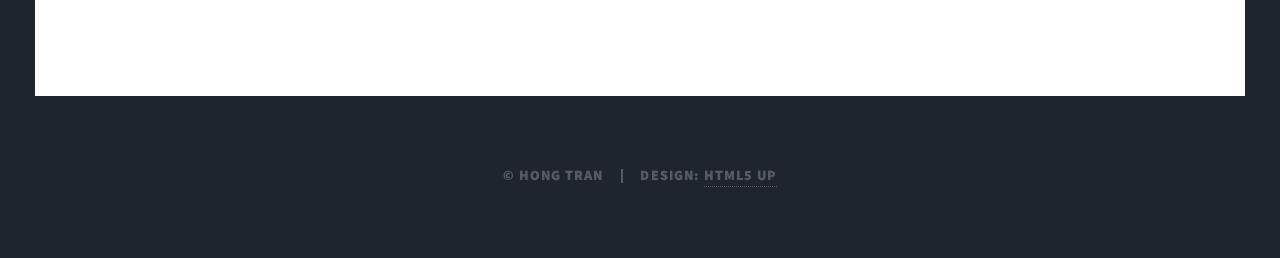
==== commit c4840173: "updated introduction" ====
--- a/index.html
+++ b/index.html
@@ -89,7 +89,7 @@
 									<h2><a href="#">Hi!
 									I am Hong</a></h2>
 									<p>Through out my childhood and school years, I love math and I am good at it but I had not been exposed to engineering and programming and so did not aware of these amazing worlds exist. For that reason, I just chose Business as many people have done, then discovered a desire to go to U.S and with experiences in entrepreneurial projects, Entrepreneurship seems intriguing to me.
-										So I decided to take a Master of Science in Entrepreneurial Leadership at Babson and moved to U.S. The engineering and initiative-first culture at Babson has broaden my horizon and cultivated my curiosity for <b>engineering</b>. Once time I saw an opportunity of Summer Hacker Program at Lambda and that opened a door for me to <b>programming</b>. Despite discovering late, I am very into it and know these stuff will get me to do something impactful. 
+										So I decided to take a Master of Science in Entrepreneurial Leadership at Babson and moved to U.S. The engineering and initiative-first culture at Babson has broaden my horizon and cultivated my curiosity for <b>engineering</b>. Once time I saw an opportunity of Summer Hacker Program at Lambda and that opened a door for me to <b>programming</b>. Despite discovering late, I am very into it and know these stuff will get me to do something impactful. Interestingly, entrepreneurship, engineering and programming all come down at solving problems. 
 									</p>
 									<p>Today, I started this blog to share things I have been thinking and working on </br> with a hope to inspire and exchange thoughts with others.<br />
 									</p>
--- a/assets/css/main.css
+++ b/assets/css/main.css
@@ -4693,4 +4693,6 @@
 		
 	}
 
+	
+
 	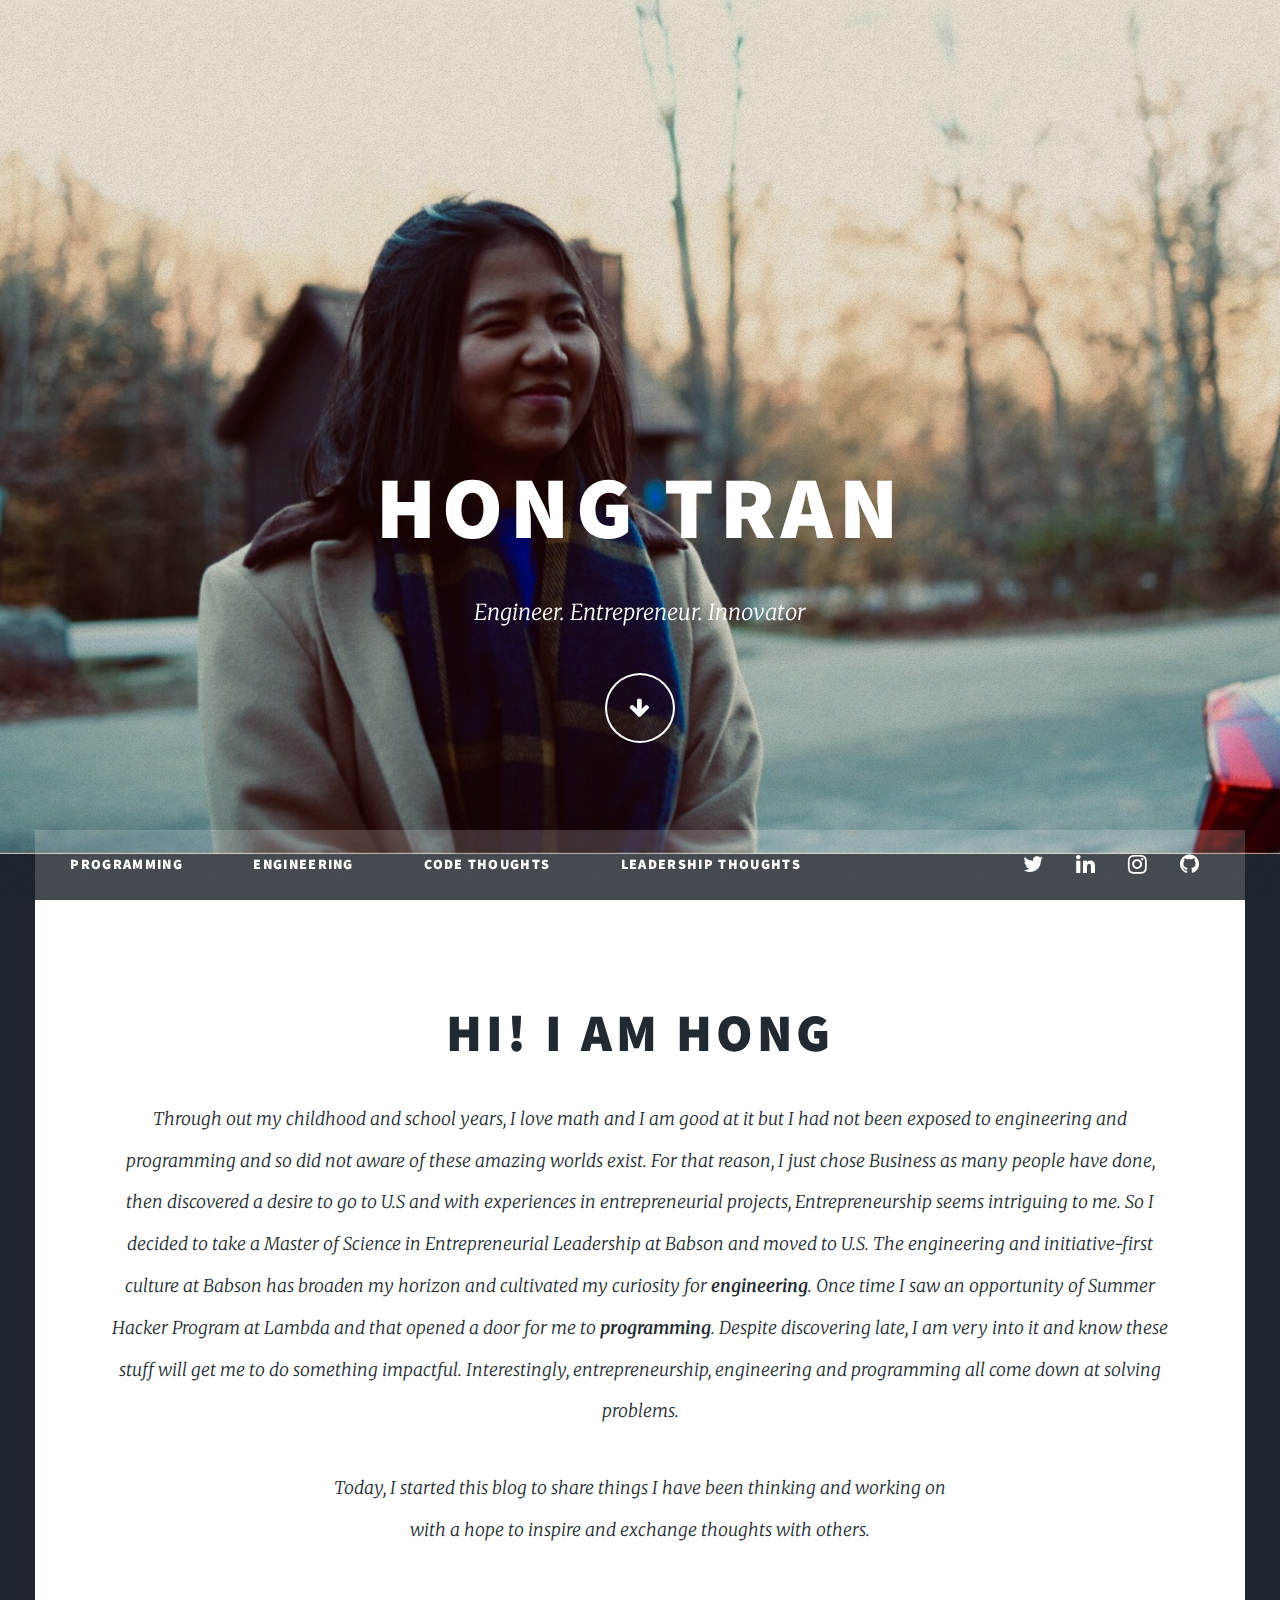
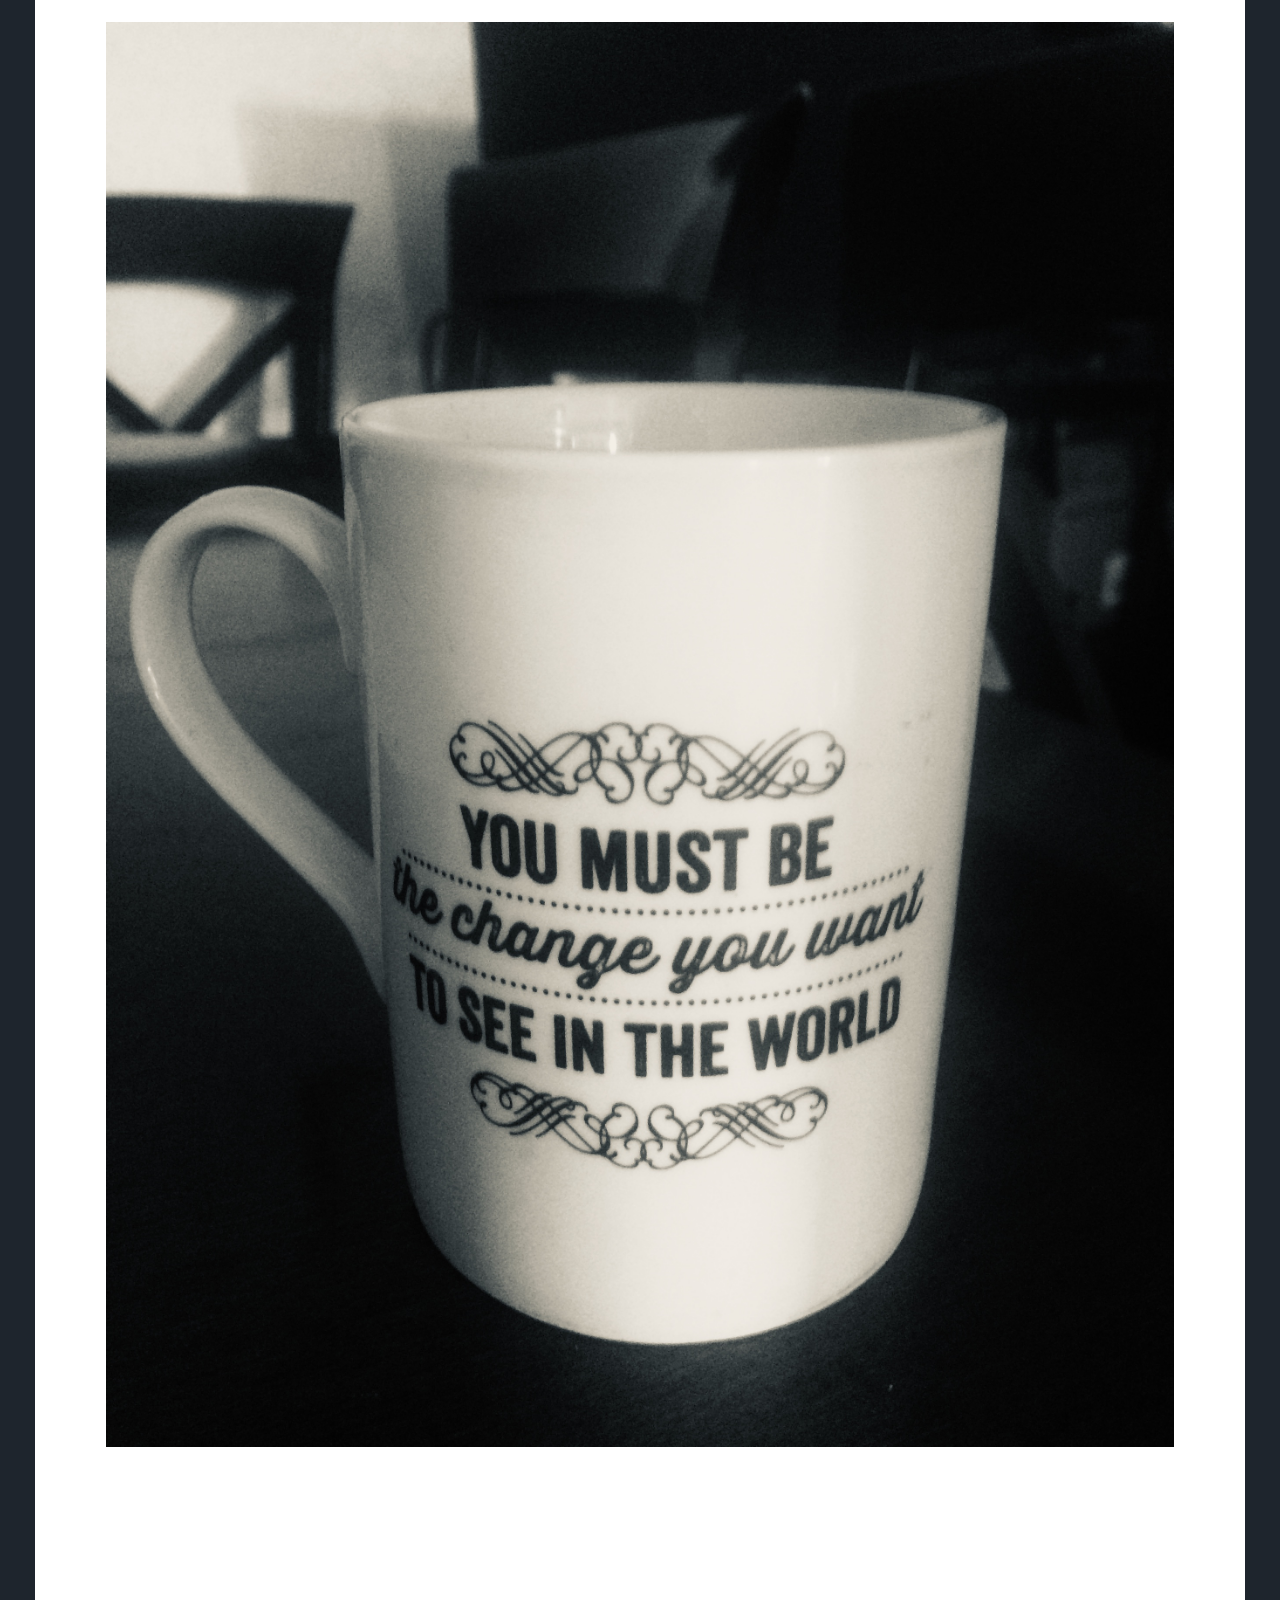
==== commit d2ec5a7a: "updated email of website" ====
--- a/index.html
+++ b/index.html
@@ -58,34 +58,8 @@
 
 						<!-- Featured Post -->
 							<article class="post featured">
-								<!-- <header class="major">
-									<span class="date">April 25, 2019</span>
-									<h2><a href="#">Sizzle<br />
-									Because it's hot</a></h2>
-									<p>Why compromising with cold food<br />
-									while you can still have a 'restaurant' experience through delivery?</p>
-								</header>
-								<a href="#" class="image main"><img src="images/Leap photo.png" alt="leap picture"></a>
-								
-								<div class= "text">
-									<h3 class= "text title">The pain point</h3>
-									<p><b>Many people find delivered foods come not hot</b> and my team want to solve this problem. So, how might we make food hot during delivery?<br/>By conducting researches our team realized the pain point that while many customers expect to get good food after waiting for delivery, the food sometimes come with low quality (just lukewarm or even cold). Then digging deeper into delivery process involving delivery platform, restaurants and drivers, we understood that the reasons that lead to this low-quality problem is long delivery time due to traffic or waiting time. And since traffic or waiting time are unexpected, we have been trying to control another factor which is delivery package to keep food hot while being delivered. </p>
-								</div>
-
-								<ul class="actions special">
-									<li><a href="https://www.youtube.com/watch?v=-p7cssB57E8" class="button large">Pain point simulation</a></li>
-								</ul>
-
-								<div class= "text">
-										<h3 class= "text title">Prototyping</h3>
-										<p>
-											<ul>
-												<li><p><b>Choose an aspect for prototype development</b><br/>While there are many ways to develop a package that keeps food hot, I want to develop something simple and convenient for use. Also, by seeing that different restaurants may use different type of package, I have thought about <em>a disposable pack</em> that can be put in any packages rather than a specific package for heat function. The pack may look like a disposable preservative pack usually put in instant food. At the same time, having used hand warmer product before, I got inspired to develop something like this but for food. </p></li>
-											</ul>
-										</p>
-								</div> -->
 								<header class="major">
-									<!-- <span class="date">April 25, 2019</span> -->
+	
 									<h2><a href="#">Hi!
 									I am Hong</a></h2>
 									<p>Through out my childhood and school years, I love math and I am good at it but I had not been exposed to engineering and programming and so did not aware of these amazing worlds exist. For that reason, I just chose Business as many people have done, then discovered a desire to go to U.S and with experiences in entrepreneurial projects, Entrepreneurship seems intriguing to me.
@@ -93,183 +67,13 @@
 									</p>
 									<p>Today, I started this blog to share things I have been thinking and working on </br> with a hope to inspire and exchange thoughts with others.<br />
 									</p>
-									<!-- <p>I am interested in human behaviors.</p> -->
+									
 								</header>
 								<a href="#" class="image main"><img src="images/change.jpg" alt="Change"></a>
 								
-								<!-- <div class= "text">
-									<h3 class= "text title">The pain point</h3>
-									<p><b>Many people find delivered foods come not hot</b> and my team want to solve this problem. So, how might we make food hot during delivery?<br/>By conducting researches our team realized the pain point that while many customers expect to get good food after waiting for delivery, the food sometimes come with low quality (just lukewarm or even cold). Then digging deeper into delivery process involving delivery platform, restaurants and drivers, we understood that the reasons that lead to this low-quality problem is long delivery time due to traffic or waiting time. And since traffic or waiting time are unexpected, we have been trying to control another factor which is delivery package to keep food hot while being delivered. </p>
-								</div> -->
-
-								<!-- <ul class="actions special">
-									<li><a href="https://www.youtube.com/watch?v=-p7cssB57E8" class="button large">Pain point simulation</a></li>
-								</ul>
-
-								<div class= "text">
-										<h3 class= "text title">Prototyping</h3>
-										<p>
-											<ul>
-												<li><p><b>Choose an aspect for prototype development</b><br/>While there are many ways to develop a package that keeps food hot, I want to develop something simple and convenient for use. Also, by seeing that different restaurants may use different type of package, I have thought about <em>a disposable pack</em> that can be put in any packages rather than a specific package for heat function. The pack may look like a disposable preservative pack usually put in instant food. At the same time, having used hand warmer product before, I got inspired to develop something like this but for food. </p></li>
-											</ul>
-										</p>
-								</div> -->
 							</article>
 
-						<!-- Posts -->
-							<!-- <section class="posts">
-								<article>
-									<header>
-										<span class="date">April 24, 2017</span>
-										<h2><a href="#">Sed magna<br />
-										ipsum faucibus</a></h2>
-									</header>
-									<a href="#" class="image fit"><img src="images/pic02.jpg" alt="" /></a>
-									<p>Donec eget ex magna. Interdum et malesuada fames ac ante ipsum primis in faucibus. Pellentesque venenatis dolor imperdiet dolor mattis sagittis magna etiam.</p>
-									<ul class="actions special">
-										<li><a href="#" class="button">Full Story</a></li>
-									</ul>
-								</article>
-								<article>
-									<header>
-										<span class="date">April 22, 2017</span>
-										<h2><a href="#">Primis eget<br />
-										imperdiet lorem</a></h2>
-									</header>
-									<a href="#" class="image fit"><img src="images/pic03.jpg" alt="" /></a>
-									<p>Donec eget ex magna. Interdum et malesuada fames ac ante ipsum primis in faucibus. Pellentesque venenatis dolor imperdiet dolor mattis sagittis magna etiam.</p>
-									<ul class="actions special">
-										<li><a href="#" class="button">Full Story</a></li>
-									</ul>
-								</article>
-								<article>
-									<header>
-										<span class="date">April 18, 2017</span>
-										<h2><a href="#">Ante mattis<br />
-										interdum dolor</a></h2>
-									</header>
-									<a href="#" class="image fit"><img src="images/pic04.jpg" alt="" /></a>
-									<p>Donec eget ex magna. Interdum et malesuada fames ac ante ipsum primis in faucibus. Pellentesque venenatis dolor imperdiet dolor mattis sagittis magna etiam.</p>
-									<ul class="actions special">
-										<li><a href="#" class="button">Full Story</a></li>
-									</ul>
-								</article>
-								<article>
-									<header>
-										<span class="date">April 14, 2017</span>
-										<h2><a href="#">Tempus sed<br />
-										nulla imperdiet</a></h2>
-									</header>
-									<a href="#" class="image fit"><img src="images/pic05.jpg" alt="" /></a>
-									<p>Donec eget ex magna. Interdum et malesuada fames ac ante ipsum primis in faucibus. Pellentesque venenatis dolor imperdiet dolor mattis sagittis magna etiam.</p>
-									<ul class="actions special">
-										<li><a href="#" class="button">Full Story</a></li>
-									</ul>
-								</article>
-								<article>
-									<header>
-										<span class="date">April 11, 2017</span>
-										<h2><a href="#">Odio magna<br />
-										sed consectetur</a></h2>
-									</header>
-									<a href="#" class="image fit"><img src="images/pic06.jpg" alt="" /></a>
-									<p>Donec eget ex magna. Interdum et malesuada fames ac ante ipsum primis in faucibus. Pellentesque venenatis dolor imperdiet dolor mattis sagittis magna etiam.</p>
-									<ul class="actions special">
-										<li><a href="#" class="button">Full Story</a></li>
-									</ul>
-								</article>
-								<article>
-									<header>
-										<span class="date">April 7, 2017</span>
-										<h2><a href="#">Augue lorem<br />
-										primis vestibulum</a></h2>
-									</header>
-									<a href="#" class="image fit"><img src="images/pic07.jpg" alt="" /></a>
-									<p>Donec eget ex magna. Interdum et malesuada fames ac ante ipsum primis in faucibus. Pellentesque venenatis dolor imperdiet dolor mattis sagittis magna etiam.</p>
-									<ul class="actions special">
-										<li><a href="#" class="button">Full Story</a></li>
-									</ul>
-								</article>
-								<article>
-									<header>
-										<span class="date">Jun 25, 2019</span>
-										<h2><a href="#">Augue lorem<br />
-										primis vestibulum</a></h2>
-									</header>
-									<a href="#" class="image fit"><img src="images/pic07.jpg" alt="" /></a>
-									<p>Donec eget ex magna. Interdum et malesuada fames ac ante ipsum primis in faucibus. Pellentesque venenatis dolor imperdiet dolor mattis sagittis magna etiam.</p>
-									<ul class="actions special">
-										<li><a href="#" class="button">Full Story</a></li>
-									</ul>
-								</article>
-				
-							</section> -->
-
-						<!-- Footer -->
-							<footer>
-								<!-- <div class="pagination">
-									<a href="#" class="previous">Prev</a>
-									<a href="#" class="page active">1</a>
-									<a href="#" class="page">2</a>
-									<a href="#" class="page">3</a>
-									<span class="extra">&hellip;</span>
-									<a href="#" class="page">8</a>
-									<a href="#" class="page">9</a>
-									<a href="#" class="page">10</a>
-									<a href="#" class="next">Next</a>
-								</div> -->
-							</footer> 
-
-					</div>
-
-				<!-- Footer -->
-					<!-- <footer id="footer">
-						<section>
-							<form method="post" action="#">
-								<div class="fields">
-									<div class="field">
-										<label for="name">Name</label>
-										<input type="text" name="name" id="name" />
-									</div>
-									<div class="field">
-										<label for="email">Email</label>
-										<input type="text" name="email" id="email" />
-									</div>
-									<div class="field">
-										<label for="message">Message</label>
-										<textarea name="message" id="message" rows="3"></textarea>
-									</div>
-								</div>
-								<ul class="actions">
-									<li><input type="submit" value="Send Message" /></li>
-								</ul>
-							</form>
-						</section>
-						<section class="split contact">
-							<section class="alt">
-								<h3>Address</h3>
-								<p>1234 Somewhere Road #87257<br />
-								Nashville, TN 00000-0000</p>
-							</section>
-							<section>
-								<h3>Phone</h3>
-								<p><a href="#">(000) 000-0000</a></p>
-							</section>
-							<section>
-								<h3>Email</h3>
-								<p><a href="#">info@untitled.tld</a></p>
-							</section>
-							<section>
-								<h3>Social</h3>
-								<ul class="icons alt">
-									<li><a href="#" class="icon alt fa-twitter"><span class="label">Twitter</span></a></li>
-									<li><a href="#" class="icon alt fa-facebook"><span class="label">Facebook</span></a></li>
-									<li><a href="#" class="icon alt fa-instagram"><span class="label">Instagram</span></a></li>
-									<li><a href="#" class="icon alt fa-github"><span class="label">GitHub</span></a></li>
-								</ul>
-							</section>
-						</section>
-					</footer> -->
+						
 
 				<!-- Copyright -->
 					<div id="copyright">
